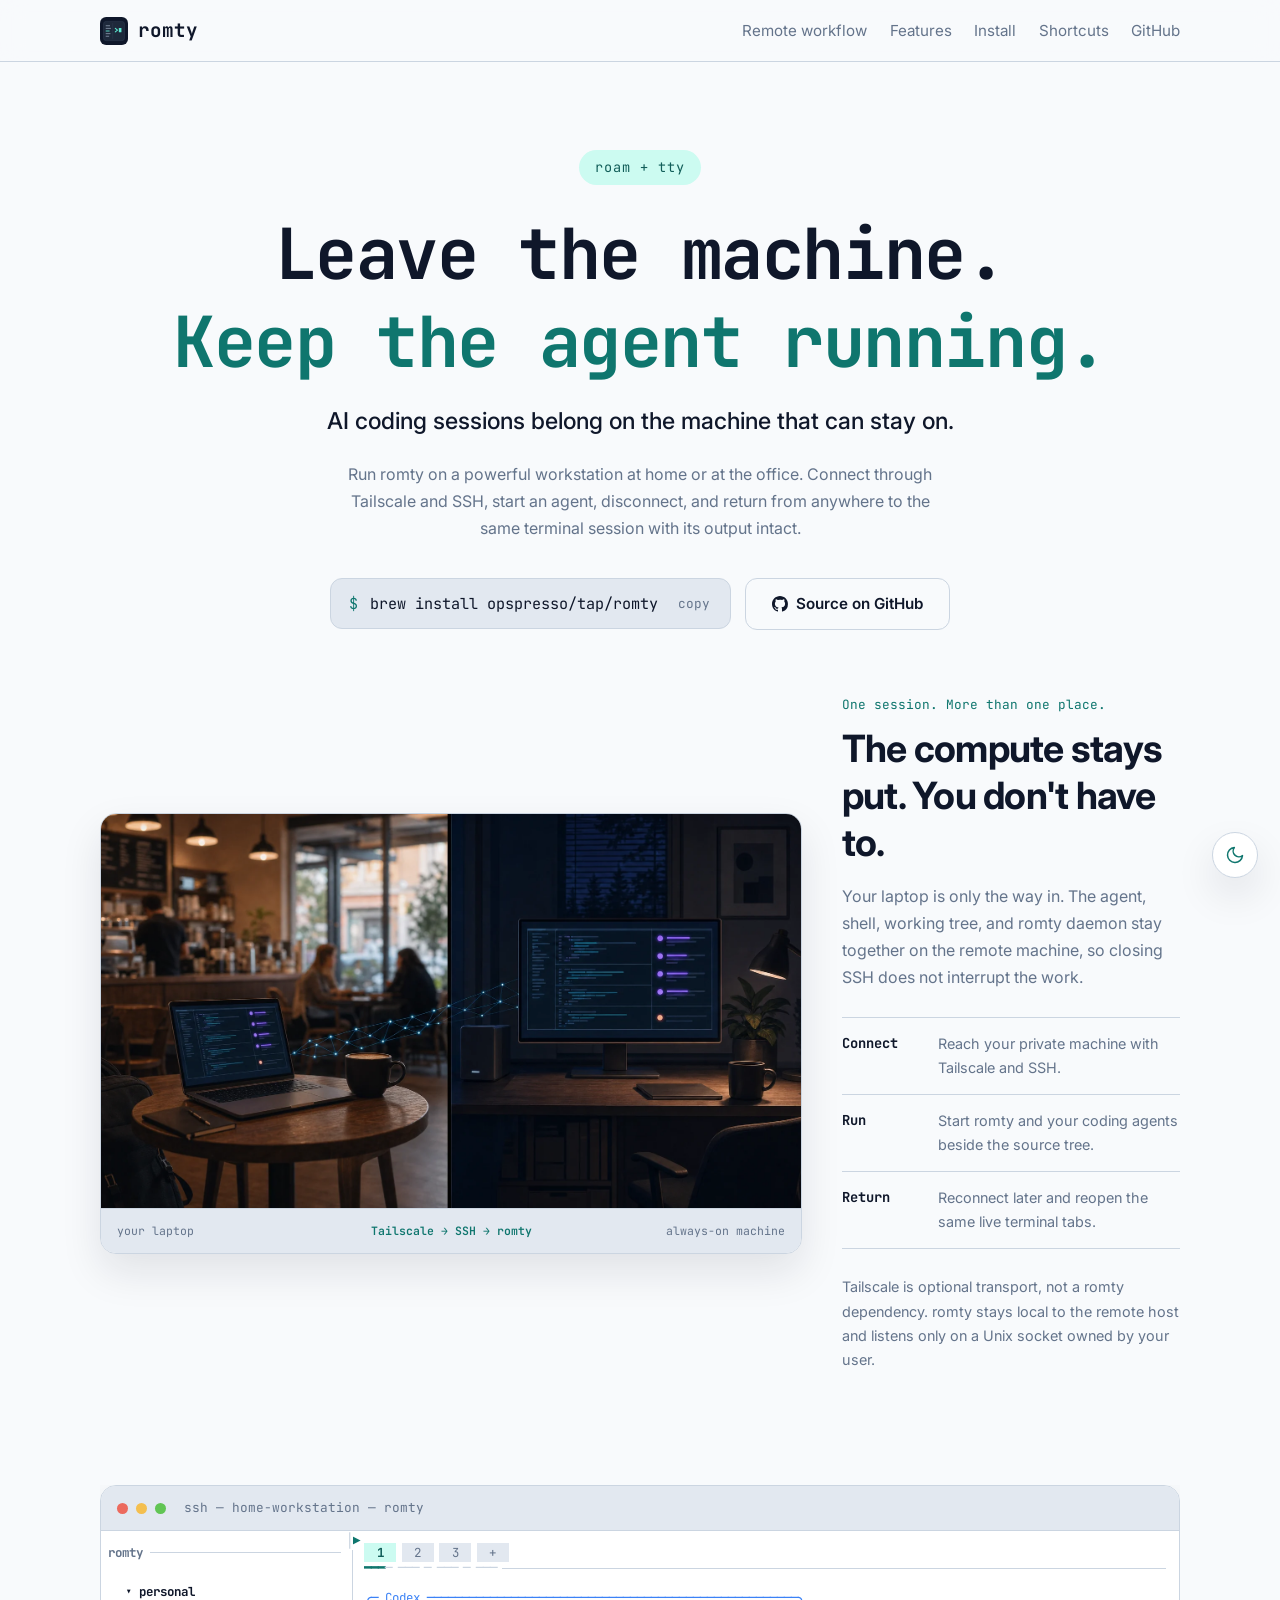
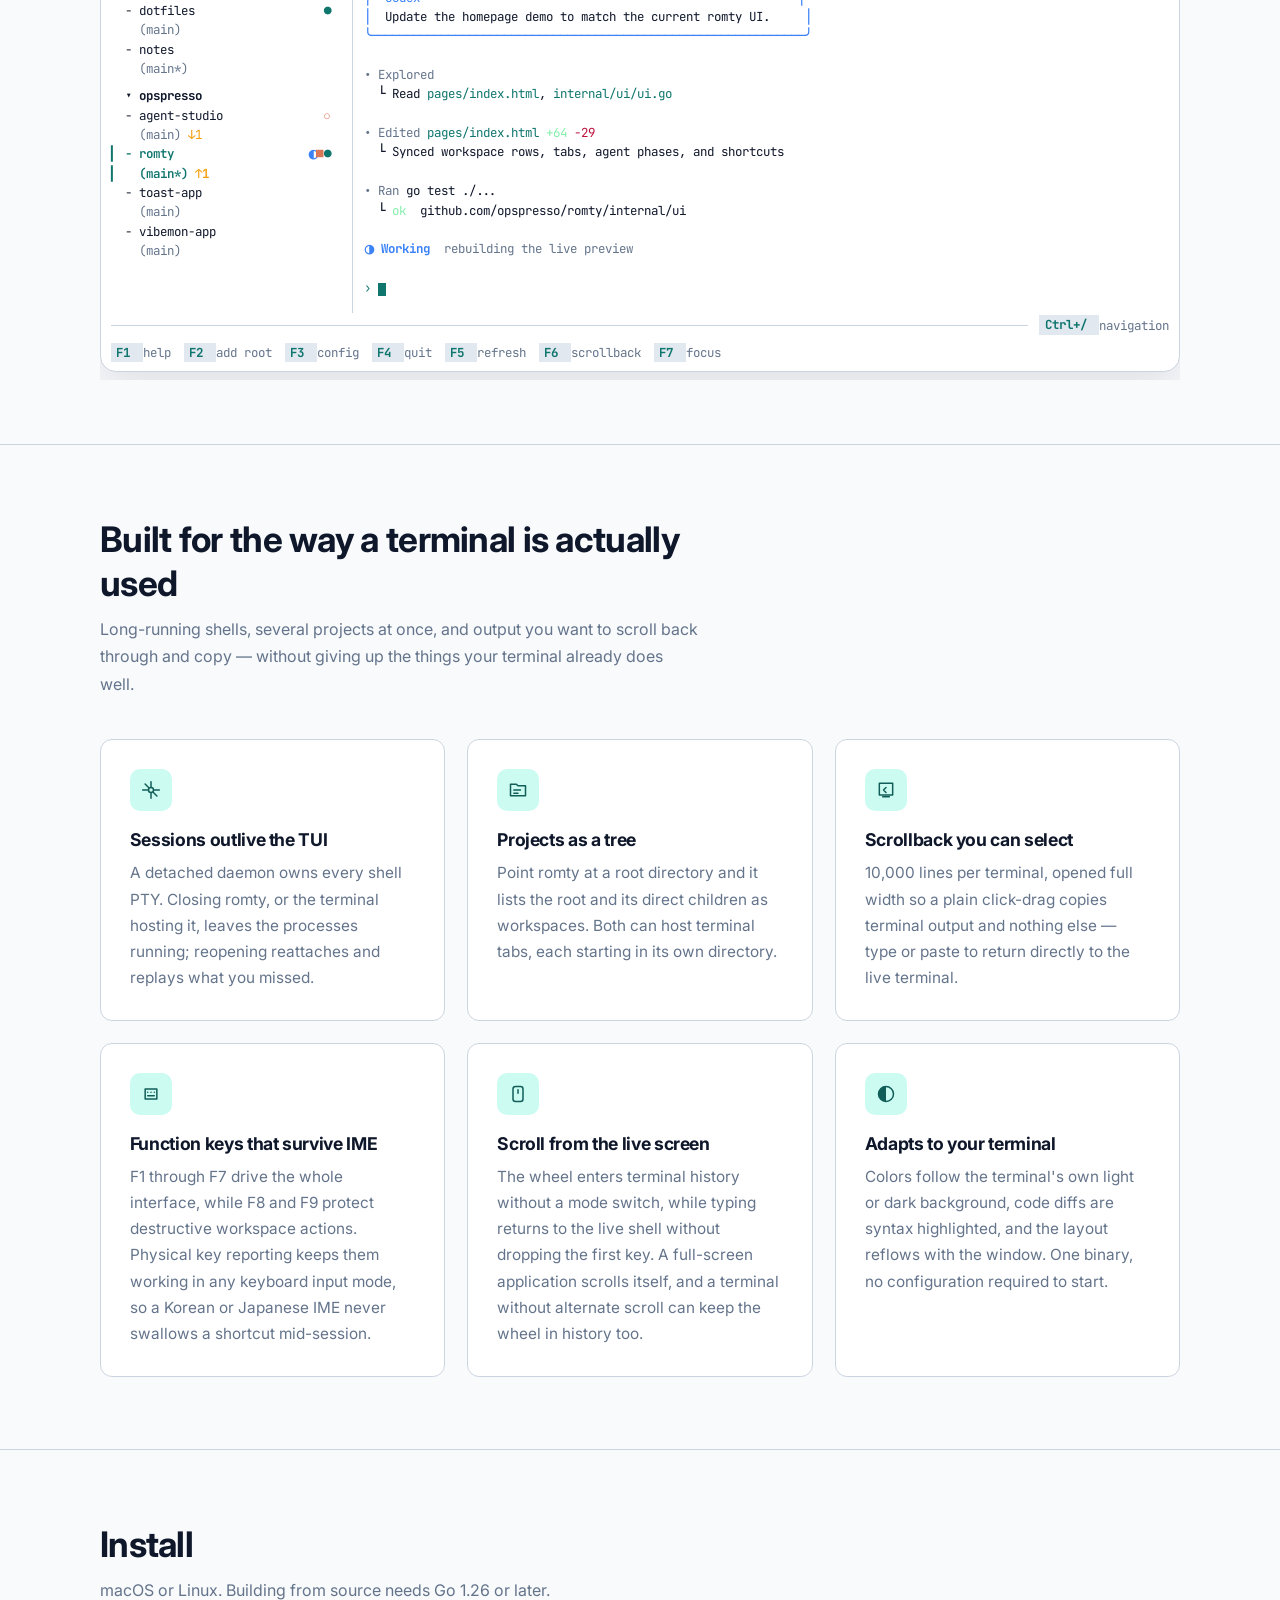
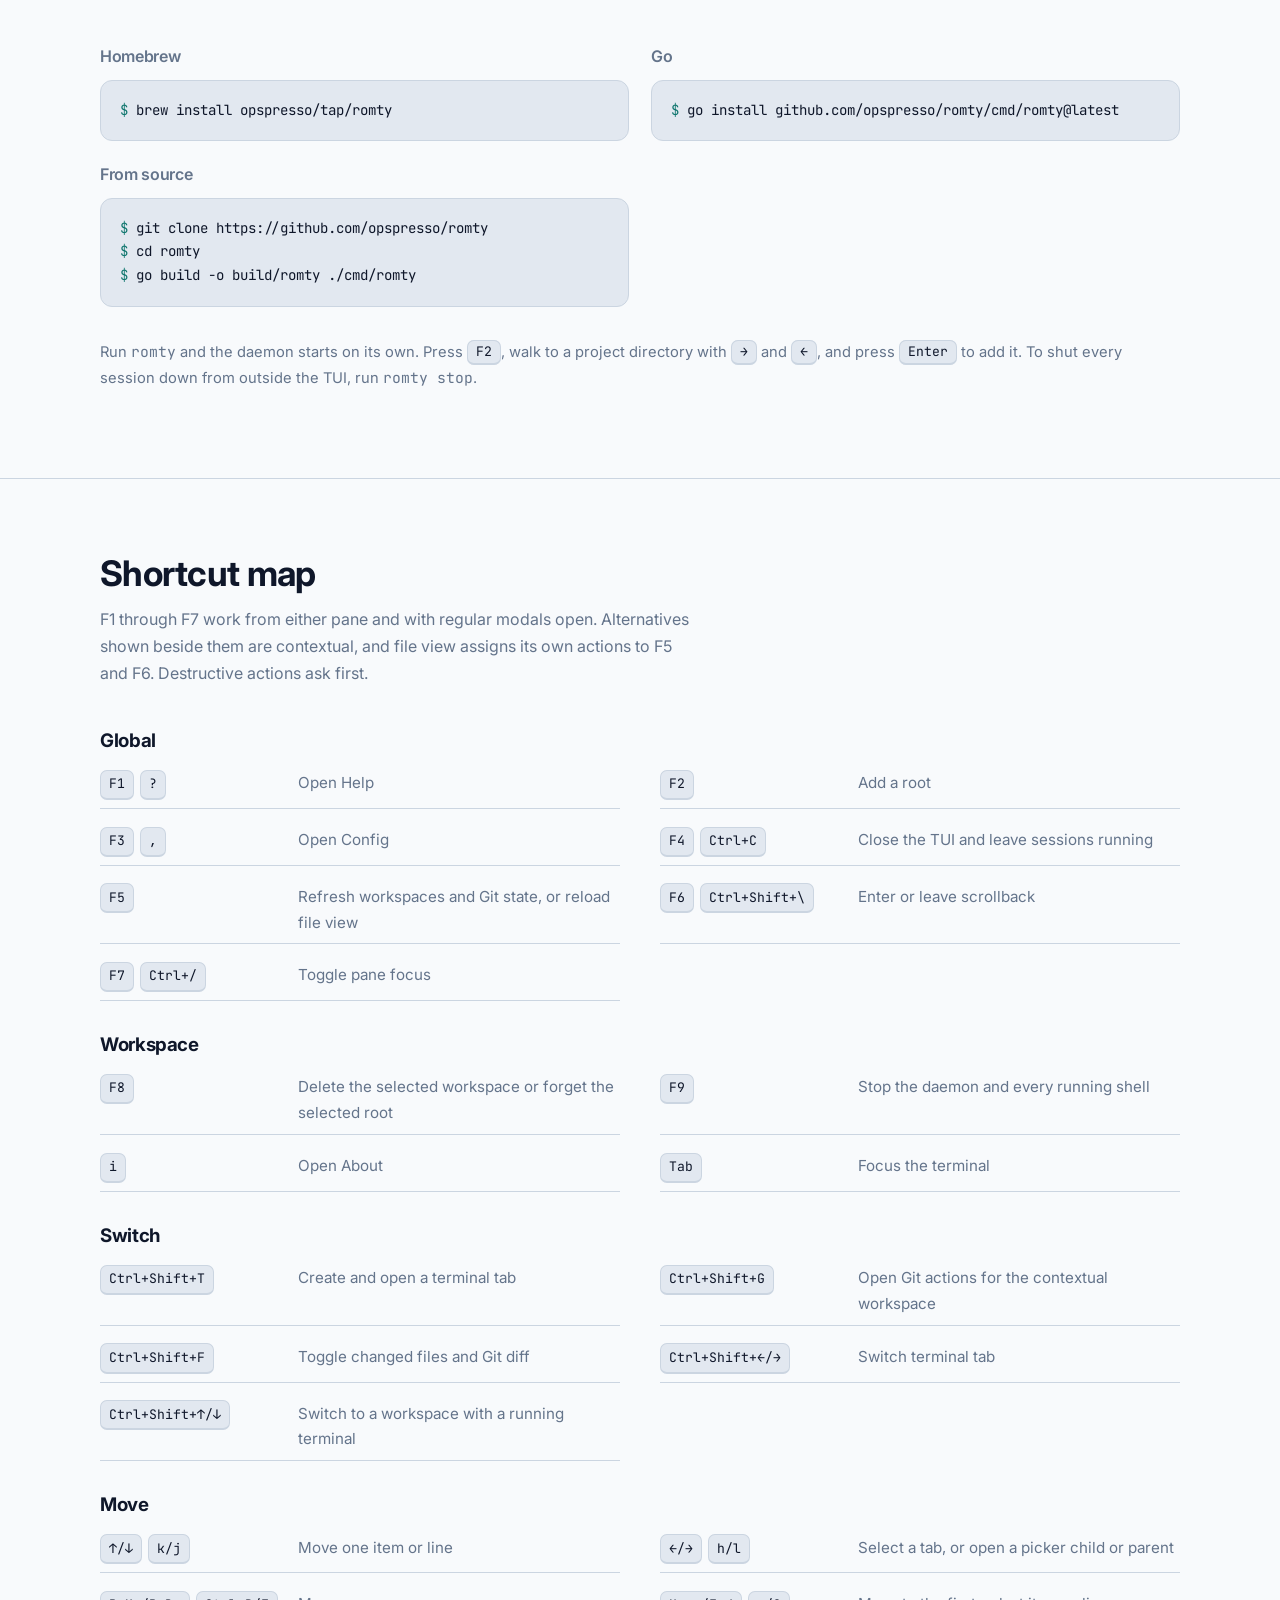
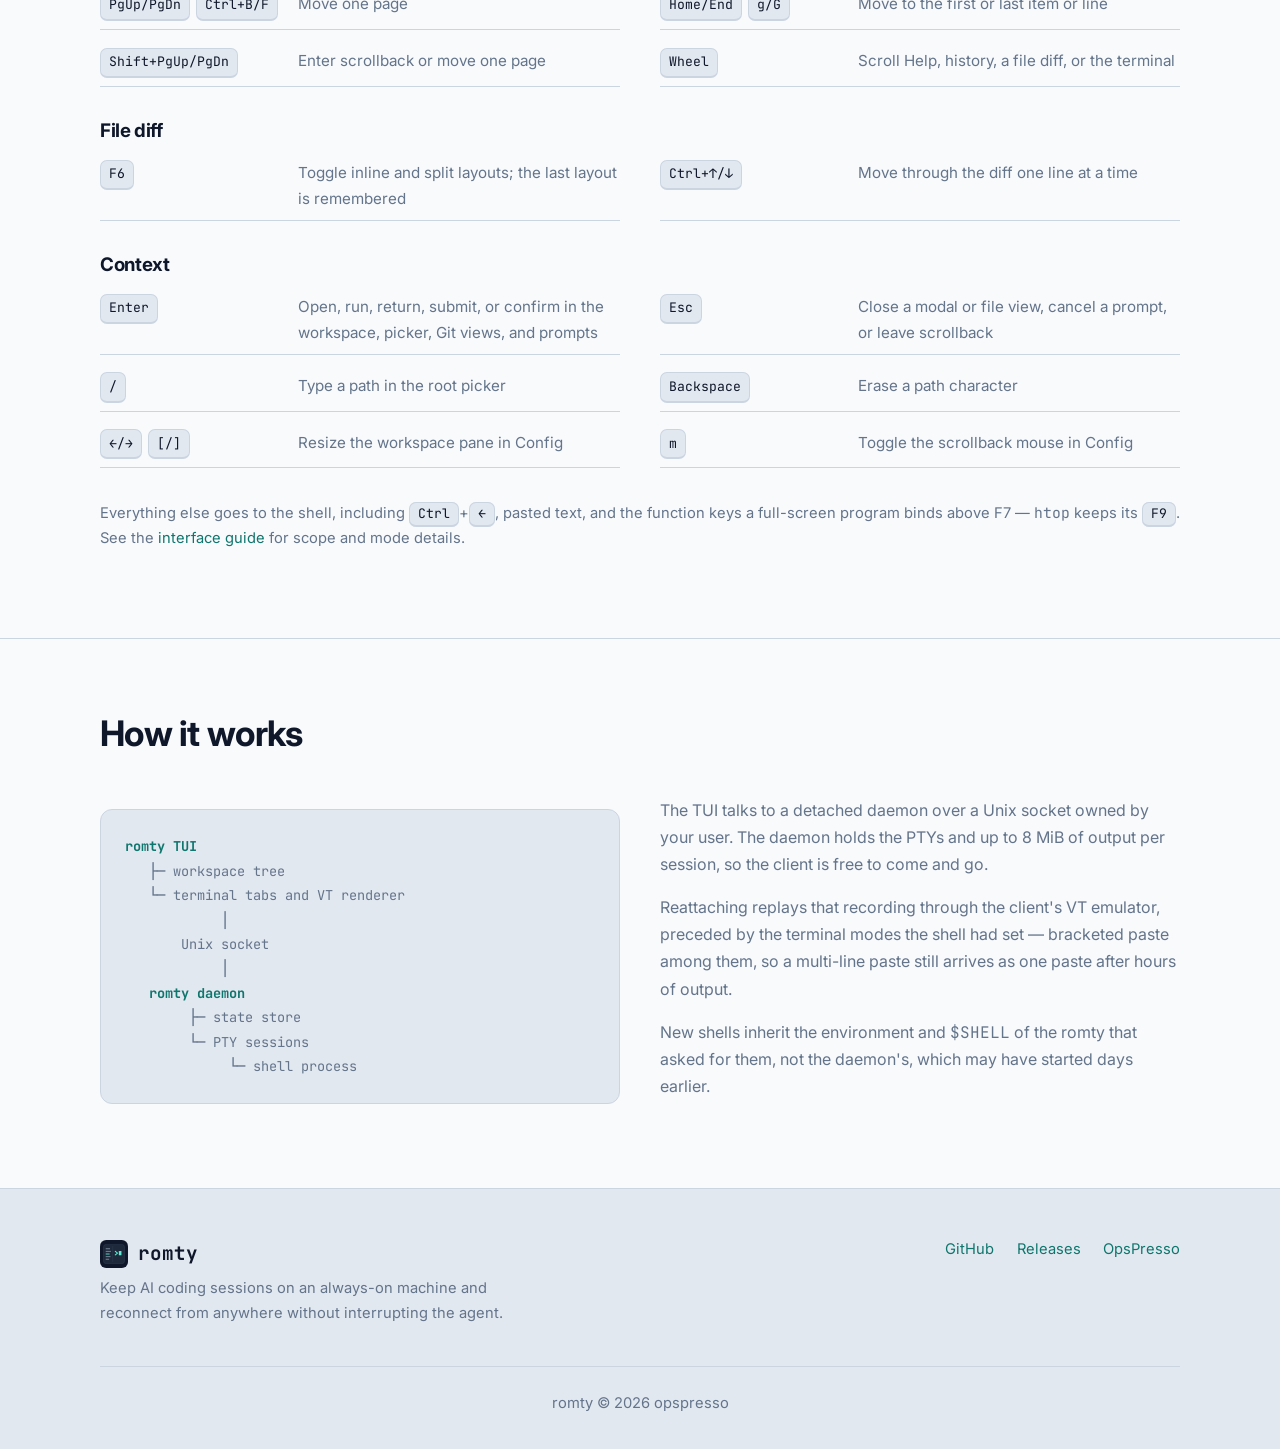
==== pages/index.html @ 9ced8333 "build: require Go 1.26.9 for standard library security fixes govulncheck reports reachable net/http " ====
<!DOCTYPE html>
<html lang="en" data-theme="dark">

<head>
  <meta charset="utf-8">
  <meta name="viewport" content="width=device-width, initial-scale=1.0">
  <title>romty — keep AI coding sessions running</title>
  <meta name="description"
    content="Run AI coding agents on an always-on machine and reconnect over Tailscale and SSH. romty keeps terminal workspaces alive while its TUI is closed or disconnected.">
  <link rel="canonical" href="https://romty.dev/">
  <link rel="icon" href="favicon.svg" type="image/svg+xml">
  <link rel="apple-touch-icon" href="images/apple-touch-icon.png">

  <meta property="og:type" content="website">
  <meta property="og:url" content="https://romty.dev/">
  <meta property="og:title" content="romty — keep AI coding sessions running">
  <meta property="og:description"
    content="Leave the machine, not the session. Run agents on an always-on host and reconnect over Tailscale and SSH.">
  <!-- Raster, not the SVG: no link-preview crawler renders SVG, and iOS ignores
       it for the touch icon. -->
  <meta property="og:image" content="https://romty.dev/images/og.png">
  <meta property="og:image:width" content="1200">
  <meta property="og:image:height" content="630">
  <meta property="og:image:alt"
    content="The same romty AI coding session running on a home workstation and viewed from a cafe laptop over a private connection">
  <meta name="twitter:card" content="summary_large_image">
  <meta name="twitter:image:alt"
    content="The same romty AI coding session running on a home workstation and viewed from a cafe laptop over a private connection">

  <link rel="preconnect" href="https://fonts.googleapis.com">
  <link rel="preconnect" href="https://fonts.gstatic.com" crossorigin>
  <link
    href="https://fonts.googleapis.com/css2?family=Inter:wght@400;500;600;700&family=JetBrains+Mono:wght@400;600;700&display=swap"
    rel="stylesheet">
  <link rel="stylesheet" href="css/style.css">
  <script src="js/theme.js"></script>

  <!-- Google tag (gtag.js) -->
  <script async src="https://www.googletagmanager.com/gtag/js?id=G-FF16FZ8KNB"></script>
  <script>
    window.dataLayer = window.dataLayer || [];
    function gtag() { dataLayer.push(arguments); }
    gtag('js', new Date());

    gtag('config', 'G-FF16FZ8KNB');
  </script>
</head>

<body>
  <nav class="nav">
    <div class="container">
      <a class="brand" href="./">
        <img src="images/romty.svg" alt="">romty
      </a>
      <div class="nav-links">
        <a href="#remote">Remote workflow</a>
        <a href="#features">Features</a>
        <a href="#install">Install</a>
        <a href="#shortcuts" data-optional>Shortcuts</a>
        <a href="https://github.com/opspresso/romty" target="_blank" rel="noopener">GitHub</a>
      </div>
    </div>
  </nav>

  <header class="hero">
    <div class="container">
      <span class="eyebrow">roam + tty</span>
      <h1>Leave the machine.<br><span>Keep the agent running.</span></h1>
      <p class="lead">AI coding sessions belong on the machine that can stay on.</p>
      <p class="sub">
        Run romty on a powerful workstation at home or at the office. Connect through
        Tailscale and SSH, start an agent, disconnect, and return from anywhere to the same
        terminal session with its output intact.
      </p>
      <div class="cta">
        <span class="copy-line">
          <span class="prompt">$</span>
          <code>brew install opspresso/tap/romty</code>
          <button class="copy-btn" type="button" data-copy="brew install opspresso/tap/romty">copy</button>
        </span>
        <a class="btn btn-ghost" href="https://github.com/opspresso/romty" target="_blank" rel="noopener">
          <svg viewBox="0 0 16 16" aria-hidden="true">
            <path
              d="M8 0C3.58 0 0 3.58 0 8c0 3.54 2.29 6.53 5.47 7.59.4.07.55-.17.55-.38 0-.19-.01-.82-.01-1.49-2.01.37-2.53-.49-2.69-.94-.09-.23-.48-.94-.82-1.13-.28-.15-.68-.52-.01-.53.63-.01 1.08.58 1.23.82.72 1.21 1.87.87 2.33.66.07-.52.28-.87.51-1.07-1.78-.2-3.64-.89-3.64-3.95 0-.87.31-1.59.82-2.15-.08-.2-.36-1.02.08-2.12 0 0 .67-.21 2.2.82a7.4 7.4 0 0 1 2-.27c.68 0 1.36.09 2 .27 1.53-1.04 2.2-.82 2.2-.82.44 1.1.16 1.92.08 2.12.51.56.82 1.27.82 2.15 0 3.07-1.87 3.75-3.65 3.95.29.25.54.73.54 1.48 0 1.07-.01 1.93-.01 2.2 0 .21.15.46.55.38A8.01 8.01 0 0 0 16 8c0-4.42-3.58-8-8-8z" />
          </svg>
          Source on GitHub
        </a>
      </div>
    </div>
  </header>

  <section class="remote-story" id="remote">
    <div class="container">
      <figure class="remote-visual">
        <img src="images/romty-remote-agent.webp"
          alt="A travel laptop reconnecting through a private mesh to an always-on workstation where AI coding agents continue running"
          width="1672" height="941">
        <figcaption>
          <span>your laptop</span>
          <b>Tailscale &rarr; SSH &rarr; romty</b>
          <span>always-on machine</span>
        </figcaption>
      </figure>
      <div class="remote-copy">
        <p class="remote-kicker">One session. More than one place.</p>
        <h2>The compute stays put. You don't have to.</h2>
        <p>
          Your laptop is only the way in. The agent, shell, working tree, and romty daemon
          stay together on the remote machine, so closing SSH does not interrupt the work.
        </p>
        <ol class="remote-steps">
          <li><b>Connect</b><span>Reach your private machine with Tailscale and SSH.</span></li>
          <li><b>Run</b><span>Start romty and your coding agents beside the source tree.</span></li>
          <li><b>Return</b><span>Reconnect later and reopen the same live terminal tabs.</span></li>
        </ol>
        <p class="remote-note">
          Tailscale is optional transport, not a romty dependency. romty stays local to the
          remote host and listens only on a Unix socket owned by your user.
        </p>
      </div>
    </div>
  </section>

  <section class="demo">
    <div class="container">
      <div class="window-scroll" role="region" aria-label="Current romty interface preview" tabindex="0">
      <div class="window">
        <div class="window-bar">
          <span class="dot red"></span><span class="dot amber"></span><span class="dot green"></span>
          <span class="window-title">ssh — home-workstation — romty</span>
        </div>
        <div class="screen">
          <div class="tree">
            <div class="tree-title"><b> romty </b><span></span></div>
            <div class="tree-spacer"></div>
            <div class="tree-root">  ▾ personal</div>
            <div class="tree-workspace">
              <div class="tree-row"><span>  - dotfiles</span><span class="markers"><i class="shell">●</i></span></div>
              <div class="git-row">    (main)</div>
            </div>
            <div class="tree-workspace">
              <div class="tree-row"><span>  - notes</span></div>
              <div class="git-row">    (main*)</div>
            </div>
            <div class="tree-root separated">  ▾ opspresso</div>
            <div class="tree-workspace">
              <div class="tree-row"><span>  - agent-studio</span><span class="markers"><i class="claude">○</i></span></div>
              <div class="git-row">    (main) <em>↓1</em></div>
            </div>
            <div class="tree-workspace current">
              <div class="tree-row"><span>▎ - romty</span><span class="markers"><i class="codex working" aria-label="Codex working"></i><i class="claude">■</i><i class="shell">●</i></span></div>
              <div class="git-row">▎   (main*) <em>↑1</em></div>
            </div>
            <div class="tree-workspace">
              <div class="tree-row"><span>  - toast-app</span></div>
              <div class="git-row">    (main)</div>
            </div>
            <div class="tree-workspace">
              <div class="tree-row"><span>  - vibemon-app</span></div>
              <div class="git-row">    (main)</div>
            </div>
          </div>
          <div class="pane-divider"><span>│<b>▶</b></span><span>│</span></div>
          <div class="pane">
            <div class="tabs">
              <div class="tabs-line"><span class="active"> 1 </span><span> 2 </span><span> 3 </span><span> + </span></div>
              <div class="tab-rail"><b>━━━</b><span>─</span><i>───</i><span>─</span><i>───</i><span>─</span><i>───</i><span class="fill"></span></div>
            </div>
            <pre class="agent-session"><span class="codex">╭─ Codex ─────────────────────────────────────────────────────╮</span>
<span class="codex">│</span>  Update the homepage demo to match the current romty UI.     <span class="codex">│</span>
<span class="codex">╰──────────────────────────────────────────────────────────────╯</span>

<span class="muted">• Explored</span>
  └ Read <span class="path">pages/index.html</span>, <span class="path">internal/ui/ui.go</span>

<span class="muted">• Edited</span> <span class="path">pages/index.html</span> <span class="added">+64</span> <span class="removed">-29</span>
  └ Synced workspace rows, tabs, agent phases, and shortcuts

<span class="muted">• Ran</span> go test ./...
  └ <span class="added">ok</span>  github.com/opspresso/romty/internal/ui

<span class="codex working-line"><i class="working">◑</i> Working</span>  <span class="muted">rebuilding the live preview</span>

<span class="path">›</span> <span class="caret"></span></pre>
          </div>
          <div class="shortcut-rail"><span></span><div><kbd> Ctrl+/ </kbd> navigation</div></div>
          <div class="statusbar">
            <span><kbd> F1 </kbd> help</span>
            <span><kbd> F2 </kbd> add root</span>
            <span><kbd> F3 </kbd> config</span>
            <span><kbd> F4 </kbd> quit</span>
            <span><kbd> F5 </kbd> refresh</span>
            <span><kbd> F6 </kbd> scrollback</span>
            <span><kbd> F7 </kbd> focus</span>
          </div>
        </div>
      </div>
      </div>
    </div>
  </section>

  <section class="band" id="features">
    <div class="container">
      <div class="section-head">
        <h2>Built for the way a terminal is actually used</h2>
        <p>
          Long-running shells, several projects at once, and output you want to scroll back
          through and copy — without giving up the things your terminal already does well.
        </p>
      </div>

      <div class="grid">
        <div class="card">
          <span class="icon">
            <svg viewBox="0 0 24 24" aria-hidden="true">
              <path d="M12 2v6M12 22v-6M4.9 4.9l4.2 4.2M19.1 19.1l-4.2-4.2M2 12h6M22 12h-6" />
              <circle cx="12" cy="12" r="3" />
            </svg>
          </span>
          <h3>Sessions outlive the TUI</h3>
          <p>
            A detached daemon owns every shell PTY. Closing romty, or the terminal hosting it,
            leaves the processes running; reopening reattaches and replays what you missed.
          </p>
        </div>

        <div class="card">
          <span class="icon">
            <svg viewBox="0 0 24 24" aria-hidden="true">
              <path d="M3 5h7l2 2h9v12H3z" />
              <path d="M7 12h8M7 16h5" />
            </svg>
          </span>
          <h3>Projects as a tree</h3>
          <p>
            Point romty at a root directory and it lists the root and its direct children as
            workspaces. Both can host terminal tabs, each starting in its own directory.
          </p>
        </div>

        <div class="card">
          <span class="icon">
            <svg viewBox="0 0 24 24" aria-hidden="true">
              <path d="M4 4h16v14H4z" />
              <path d="M8 20h8M12 9l-3 3 3 3" />
            </svg>
          </span>
          <h3>Scrollback you can select</h3>
          <p>
            10,000 lines per terminal, opened full width so a plain click-drag copies terminal
            output and nothing else — type or paste to return directly to the live terminal.
          </p>
        </div>

        <div class="card">
          <span class="icon">
            <svg viewBox="0 0 24 24" aria-hidden="true">
              <path d="M5 6h14v12H5z" />
              <path d="M8 10h.01M12 10h.01M16 10h.01M8 14h8" />
            </svg>
          </span>
          <h3>Function keys that survive IME</h3>
          <p>
            F1 through F7 drive the whole interface, while F8 and F9 protect destructive
            workspace actions. Physical key reporting keeps them working in any keyboard input
            mode, so a Korean or Japanese IME never swallows a shortcut mid-session.
          </p>
        </div>

        <div class="card">
          <span class="icon">
            <svg viewBox="0 0 24 24" aria-hidden="true">
              <path d="M9 3h6a3 3 0 0 1 3 3v12a3 3 0 0 1-3 3H9a3 3 0 0 1-3-3V6a3 3 0 0 1 3-3z" />
              <path d="M12 7v4" />
            </svg>
          </span>
          <h3>Scroll from the live screen</h3>
          <p>
            The wheel enters terminal history without a mode switch, while typing returns to
            the live shell without dropping the first key. A full-screen application scrolls
            itself, and a terminal without alternate scroll can keep the wheel in history too.
          </p>
        </div>

        <div class="card">
          <span class="icon">
            <svg viewBox="0 0 24 24" aria-hidden="true">
              <circle cx="12" cy="12" r="9" />
              <path d="M12 3a9 9 0 0 0 0 18z" fill="currentColor" stroke="none" />
            </svg>
          </span>
          <h3>Adapts to your terminal</h3>
          <p>
            Colors follow the terminal's own light or dark background, code diffs are syntax
            highlighted, and the layout reflows with the window. One binary, no configuration
            required to start.
          </p>
        </div>
      </div>
    </div>
  </section>

  <section class="band" id="install">
    <div class="container">
      <div class="section-head">
        <h2>Install</h2>
        <p>macOS or Linux. Building from source needs Go 1.26 or later.</p>
      </div>

      <div class="install-grid">
        <div>
          <h3>Homebrew</h3>
          <pre class="block"><span class="prompt">$</span> brew install opspresso/tap/romty</pre>
        </div>
        <div>
          <h3>Go</h3>
          <pre class="block"><span class="prompt">$</span> go install github.com/opspresso/romty/cmd/romty@latest</pre>
        </div>
        <div>
          <h3>From source</h3>
          <pre class="block"><span class="prompt">$</span> git clone https://github.com/opspresso/romty
<span class="prompt">$</span> cd romty
<span class="prompt">$</span> go build -o build/romty ./cmd/romty</pre>
        </div>
      </div>

      <p class="note">
        Run <code>romty</code> and the daemon starts on its own. Press <kbd>F2</kbd>, walk to a
        project directory with <kbd>→</kbd> and <kbd>←</kbd>, and press <kbd>Enter</kbd> to add it.
        To shut every session down from outside the TUI, run <code>romty stop</code>.
      </p>
    </div>
  </section>

  <section class="band" id="shortcuts">
    <div class="container">
      <div class="section-head">
        <h2>Shortcut map</h2>
        <p>
          F1 through F7 work from either pane and with regular modals open. Alternatives shown
          beside them are contextual, and file view assigns its own actions to F5 and F6.
          Destructive actions ask first.
        </p>
      </div>

      <div class="shortcut-groups">
        <section class="shortcut-group">
          <h3>Global</h3>
          <div class="keys">
            <div class="key-row"><span class="caps"><kbd>F1</kbd><kbd>?</kbd></span><span>Open Help</span></div>
            <div class="key-row"><span class="caps"><kbd>F2</kbd></span><span>Add a root</span></div>
            <div class="key-row"><span class="caps"><kbd>F3</kbd><kbd>,</kbd></span><span>Open Config</span></div>
            <div class="key-row"><span class="caps"><kbd>F4</kbd><kbd>Ctrl+C</kbd></span><span>Close the TUI and leave sessions running</span></div>
            <div class="key-row"><span class="caps"><kbd>F5</kbd></span><span>Refresh workspaces and Git state, or reload file view</span></div>
            <div class="key-row"><span class="caps"><kbd>F6</kbd><kbd>Ctrl+Shift+\</kbd></span><span>Enter or leave scrollback</span></div>
            <div class="key-row"><span class="caps"><kbd>F7</kbd><kbd>Ctrl+/</kbd></span><span>Toggle pane focus</span></div>
          </div>
        </section>

        <section class="shortcut-group">
          <h3>Workspace</h3>
          <div class="keys">
            <div class="key-row"><span class="caps"><kbd>F8</kbd></span><span>Delete the selected workspace or forget the selected root</span></div>
            <div class="key-row"><span class="caps"><kbd>F9</kbd></span><span>Stop the daemon and every running shell</span></div>
            <div class="key-row"><span class="caps"><kbd>i</kbd></span><span>Open About</span></div>
            <div class="key-row"><span class="caps"><kbd>Tab</kbd></span><span>Focus the terminal</span></div>
          </div>
        </section>

        <section class="shortcut-group">
          <h3>Switch</h3>
          <div class="keys">
            <div class="key-row"><span class="caps"><kbd>Ctrl+Shift+T</kbd></span><span>Create and open a terminal tab</span></div>
            <div class="key-row"><span class="caps"><kbd>Ctrl+Shift+G</kbd></span><span>Open Git actions for the contextual workspace</span></div>
            <div class="key-row"><span class="caps"><kbd>Ctrl+Shift+F</kbd></span><span>Toggle changed files and Git diff</span></div>
            <div class="key-row"><span class="caps"><kbd>Ctrl+Shift+←/→</kbd></span><span>Switch terminal tab</span></div>
            <div class="key-row"><span class="caps"><kbd>Ctrl+Shift+↑/↓</kbd></span><span>Switch to a workspace with a running terminal</span></div>
          </div>
        </section>

        <section class="shortcut-group">
          <h3>Move</h3>
          <div class="keys">
            <div class="key-row"><span class="caps"><kbd>↑/↓</kbd><kbd>k/j</kbd></span><span>Move one item or line</span></div>
            <div class="key-row"><span class="caps"><kbd>←/→</kbd><kbd>h/l</kbd></span><span>Select a tab, or open a picker child or parent</span></div>
            <div class="key-row"><span class="caps"><kbd>PgUp/PgDn</kbd><kbd>Ctrl+B/F</kbd></span><span>Move one page</span></div>
            <div class="key-row"><span class="caps"><kbd>Home/End</kbd><kbd>g/G</kbd></span><span>Move to the first or last item or line</span></div>
            <div class="key-row"><span class="caps"><kbd>Shift+PgUp/PgDn</kbd></span><span>Enter scrollback or move one page</span></div>
            <div class="key-row"><span class="caps"><kbd>Wheel</kbd></span><span>Scroll Help, history, a file diff, or the terminal</span></div>
          </div>
        </section>

        <section class="shortcut-group">
          <h3>File diff</h3>
          <div class="keys">
            <div class="key-row"><span class="caps"><kbd>F6</kbd></span><span>Toggle inline and split layouts; the last layout is remembered</span></div>
            <div class="key-row"><span class="caps"><kbd>Ctrl+↑/↓</kbd></span><span>Move through the diff one line at a time</span></div>
          </div>
        </section>

        <section class="shortcut-group">
          <h3>Context</h3>
          <div class="keys">
            <div class="key-row"><span class="caps"><kbd>Enter</kbd></span><span>Open, run, return, submit, or confirm in the workspace, picker, Git views, and prompts</span></div>
            <div class="key-row"><span class="caps"><kbd>Esc</kbd></span><span>Close a modal or file view, cancel a prompt, or leave scrollback</span></div>
            <div class="key-row"><span class="caps"><kbd>/</kbd></span><span>Type a path in the root picker</span></div>
            <div class="key-row"><span class="caps"><kbd>Backspace</kbd></span><span>Erase a path character</span></div>
            <div class="key-row"><span class="caps"><kbd>←/→</kbd><kbd>[/]</kbd></span><span>Resize the workspace pane in Config</span></div>
            <div class="key-row"><span class="caps"><kbd>m</kbd></span><span>Toggle the scrollback mouse in Config</span></div>
          </div>
        </section>
      </div>

      <p class="note">
        Everything else goes to the shell, including <kbd>Ctrl</kbd>+<kbd>←</kbd>, pasted text,
        and the function keys a full-screen program binds above F7 — <code>htop</code> keeps its
        <kbd>F9</kbd>. See the <a href="https://github.com/opspresso/romty/blob/main/docs/interface.md">interface
          guide</a> for scope and mode details.
      </p>
    </div>
  </section>

  <section class="band" id="how">
    <div class="container">
      <div class="section-head">
        <h2>How it works</h2>
      </div>
      <div class="arch">
        <pre>
<b>romty TUI</b>
   ├─ workspace tree
   └─ terminal tabs and VT renderer
            │
       Unix socket
            │
   <b>romty daemon</b>
        ├─ state store
        └─ PTY sessions
             └─ shell process</pre>
        <div>
          <p>
            The TUI talks to a detached daemon over a Unix socket owned by your user. The
            daemon holds the PTYs and up to 8&nbsp;MiB of output per session, so the client is
            free to come and go.
          </p>
          <p>
            Reattaching replays that recording through the client's VT emulator, preceded by
            the terminal modes the shell had set — bracketed paste among them, so a multi-line
            paste still arrives as one paste after hours of output.
          </p>
          <p>
            New shells inherit the environment and <code>$SHELL</code> of the romty that asked
            for them, not the daemon's, which may have started days earlier.
          </p>
        </div>
      </div>
    </div>
  </section>

  <footer class="footer">
    <div class="container">
      <div class="row">
        <div>
          <a class="brand" href="./"><img src="images/romty.svg" alt="">romty</a>
          <p>
            Keep AI coding sessions on an always-on machine and reconnect from anywhere without
            interrupting the agent.
          </p>
        </div>
        <div class="footer-links">
          <a href="https://github.com/opspresso/romty" target="_blank" rel="noopener">GitHub</a>
          <a href="https://github.com/opspresso/romty/releases" target="_blank" rel="noopener">Releases</a>
          <a href="https://opspresso.com" target="_blank" rel="noopener">OpsPresso</a>
        </div>
      </div>
      <div class="footer-bottom">romty &copy; 2026 opspresso</div>
    </div>
  </footer>

  <button class="theme-toggle" type="button" onclick="toggleTheme()" aria-label="Switch theme"></button>
</body>

</html>
---- pages/css/style.css ----
/* romty.dev
 *
 * The palette is romty's own, lifted from internal/ui/styles.go so the site
 * and the program share a face. Dark is the default because that is where a
 * terminal lives; the toggle and the system preference both still apply.
 */

:root {
  --text: #e2e8f0;
  --muted: #8492a6;
  --border: #334155;
  --surface: #1e293b;
  --canvas: #0f172a;
  --raised: #172033;
  --accent: #5eead4;
  --accent-surface: #134e4a;
  --accent-text: #f0fdfa;
  --danger: #fb7185;
  --agent-claude: #d97757;
  --agent-codex: #3b82f6;

  --radius: 12px;
  --radius-lg: 16px;
  --shadow: 0 18px 40px rgba(2, 6, 23, 0.45);
  --speed: 0.25s;

  --mono: "JetBrains Mono", ui-monospace, SFMono-Regular, "SF Mono", Menlo, monospace;
  --sans: "Inter", -apple-system, BlinkMacSystemFont, "Segoe UI", sans-serif;
}

:root[data-theme="light"] {
  --text: #0f172a;
  --muted: #64748b;
  --border: #cbd5e1;
  --surface: #e2e8f0;
  --canvas: #f8fafc;
  --raised: #ffffff;
  --accent: #0f766e;
  --accent-surface: #ccfbf1;
  --accent-text: #115e59;
  --danger: #be123c;

  --shadow: 0 18px 40px rgba(15, 23, 42, 0.1);
}

*,
*::before,
*::after {
  box-sizing: border-box;
}

body {
  margin: 0;
  font-family: var(--sans);
  background: var(--canvas);
  color: var(--text);
  line-height: 1.7;
  -webkit-font-smoothing: antialiased;
  -moz-osx-font-smoothing: grayscale;
  transition: background-color var(--speed) ease, color var(--speed) ease;
}

.container {
  width: min(1080px, 100% - 3rem);
  margin: 0 auto;
}

a {
  color: var(--accent);
  text-decoration: none;
  transition: color var(--speed) ease;
}

a:hover {
  text-decoration: underline;
}

h1,
h2,
h3 {
  line-height: 1.25;
  letter-spacing: -0.02em;
  margin: 0;
}

code,
kbd,
pre {
  font-family: var(--mono);
}

/* ---------------------------------------------------------------- nav */

.nav {
  position: sticky;
  top: 0;
  z-index: 20;
  backdrop-filter: blur(12px);
  background: color-mix(in srgb, var(--canvas) 85%, transparent);
  border-bottom: 1px solid var(--border);
}

.nav .container {
  display: flex;
  align-items: center;
  gap: 1.5rem;
  padding: 0.9rem 0;
}

.brand {
  display: flex;
  align-items: center;
  gap: 0.6rem;
  font-family: var(--mono);
  font-size: 1.2rem;
  font-weight: 700;
  color: var(--text);
}

.brand:hover {
  text-decoration: none;
}

.brand img {
  width: 28px;
  height: 28px;
}

.nav-links {
  margin-left: auto;
  display: flex;
  align-items: center;
  gap: 1.4rem;
  font-size: 0.95rem;
}

.nav-links a {
  color: var(--muted);
}

.nav-links a:hover {
  color: var(--accent);
  text-decoration: none;
}

/* --------------------------------------------------------------- hero */

.hero {
  padding: 5.5rem 0 3rem;
  text-align: center;
}

.eyebrow {
  display: inline-block;
  font-family: var(--mono);
  font-size: 0.85rem;
  letter-spacing: 0.08em;
  color: var(--accent-text);
  background: var(--accent-surface);
  border-radius: 999px;
  padding: 0.35rem 1rem;
  margin-bottom: 1.6rem;
}

.hero h1 {
  font-family: var(--mono);
  font-size: clamp(2.7rem, 7vw, 4.4rem);
  font-weight: 700;
  margin-bottom: 1rem;
}

.hero h1 span {
  color: var(--accent);
}

.hero .lead {
  font-size: clamp(1.15rem, 3vw, 1.45rem);
  max-width: 44ch;
  margin: 0 auto 1.2rem;
  font-weight: 500;
  text-wrap: balance;
}

.hero .sub {
  color: var(--muted);
  max-width: 62ch;
  margin: 0 auto 2.2rem;
}

.cta {
  display: flex;
  flex-wrap: wrap;
  gap: 0.9rem;
  justify-content: center;
  align-items: center;
}

.btn {
  display: inline-flex;
  align-items: center;
  gap: 0.5rem;
  padding: 0.75rem 1.6rem;
  border-radius: var(--radius);
  font-weight: 600;
  font-size: 0.95rem;
  border: 1px solid transparent;
  transition: transform var(--speed) ease, background-color var(--speed) ease,
    border-color var(--speed) ease, color var(--speed) ease;
}

.btn:hover {
  transform: translateY(-2px);
  text-decoration: none;
}

.btn-ghost {
  border-color: var(--border);
  color: var(--text);
}

.btn-ghost:hover {
  border-color: var(--accent);
  color: var(--accent);
}

.btn svg {
  width: 1.05em;
  height: 1.05em;
  fill: currentColor;
}

/* ------------------------------------------------------------ install */

.copy-line {
  display: inline-flex;
  align-items: center;
  gap: 0.75rem;
  font-family: var(--mono);
  font-size: 0.95rem;
  background: var(--surface);
  border: 1px solid var(--border);
  border-radius: var(--radius);
  padding: 0.7rem 0.75rem 0.7rem 1.1rem;
  max-width: 100%;
}

.copy-line .prompt {
  color: var(--accent);
  user-select: none;
}

.copy-line code {
  overflow-x: auto;
  white-space: nowrap;
  /* A flex item will not shrink below its content without this, which is how
     a long command pushes the page into a horizontal scroll on a phone. */
  min-width: 0;
}

.copy-btn {
  border: 0;
  background: transparent;
  color: var(--muted);
  cursor: pointer;
  border-radius: 8px;
  padding: 0.3rem 0.5rem;
  font-family: var(--mono);
  font-size: 0.8rem;
  transition: color var(--speed) ease, background-color var(--speed) ease;
}

.copy-btn:hover {
  color: var(--accent);
  background: var(--accent-surface);
}

/* ------------------------------------------------------ remote workflow */

.remote-story {
  padding: 1rem 0 5rem;
}

.remote-story .container {
  display: grid;
  grid-template-columns: minmax(0, 1.35fr) minmax(300px, 0.65fr);
  gap: 2.5rem;
  align-items: center;
}

.remote-visual {
  margin: 0;
  overflow: hidden;
  background: var(--raised);
  border: 1px solid var(--border);
  border-radius: var(--radius-lg);
  box-shadow: var(--shadow);
}

.remote-visual img {
  display: block;
  width: 100%;
  height: auto;
}

.remote-visual figcaption {
  display: grid;
  grid-template-columns: 1fr auto 1fr;
  gap: 1rem;
  align-items: center;
  padding: 0.75rem 1rem;
  border-top: 1px solid var(--border);
  background: var(--surface);
  color: var(--muted);
  font-family: var(--mono);
  font-size: 0.72rem;
}

.remote-visual figcaption span:last-child {
  text-align: right;
}

.remote-visual figcaption b {
  color: var(--accent);
  font-weight: 600;
}

.remote-kicker {
  margin: 0 0 0.65rem;
  color: var(--accent);
  font-family: var(--mono);
  font-size: 0.8rem;
}

.remote-copy h2 {
  font-size: clamp(1.7rem, 3.5vw, 2.35rem);
}

.remote-copy > p:not(.remote-kicker) {
  color: var(--muted);
}

.remote-steps {
  list-style: none;
  margin: 1.6rem 0;
  padding: 0;
  border-top: 1px solid var(--border);
}

.remote-steps li {
  display: grid;
  grid-template-columns: 5rem 1fr;
  gap: 1rem;
  padding: 0.85rem 0;
  border-bottom: 1px solid var(--border);
}

.remote-steps b {
  color: var(--text);
  font-family: var(--mono);
  font-size: 0.86rem;
}

.remote-steps span,
.remote-note {
  color: var(--muted);
  font-size: 0.9rem;
}

.remote-note {
  margin-bottom: 0;
}

/* ------------------------------------------------------ terminal demo */

.demo {
  padding: 2rem 0 4rem;
}

.window-scroll {
  overflow-x: auto;
  padding-bottom: 0.5rem;
  scrollbar-color: var(--border) transparent;
}

.window-scroll:focus-visible {
  outline: 2px solid var(--accent);
  outline-offset: 4px;
  border-radius: var(--radius-lg);
}

.window {
  min-width: 920px;
  background: var(--raised);
  border: 1px solid var(--border);
  border-radius: var(--radius-lg);
  box-shadow: var(--shadow);
  overflow: hidden;
}

.window-bar {
  display: flex;
  align-items: center;
  gap: 0.5rem;
  padding: 0.7rem 1rem;
  border-bottom: 1px solid var(--border);
  background: var(--surface);
}

.dot {
  width: 11px;
  height: 11px;
  border-radius: 50%;
  background: var(--border);
}

.dot.red {
  background: #ec6a5e;
}

.dot.amber {
  background: #f4bf4f;
}

.dot.green {
  background: #61c554;
}

.window-title {
  margin-left: 0.6rem;
  font-family: var(--mono);
  font-size: 0.8rem;
  color: var(--muted);
}

.screen {
  font-family: var(--mono);
  font-size: 0.78rem;
  line-height: 1.55;
  display: grid;
  grid-template-columns: 15rem 1.45rem minmax(0, 1fr);
  min-height: 25rem;
}

.tree {
  padding: 0.75rem 0;
  overflow: hidden;
}

.tree-title {
  display: flex;
  align-items: center;
  color: var(--muted);
  font-weight: 700;
}

.tree-title b {
  padding: 0 0.45rem;
}

.tree-title span {
  height: 1px;
  flex: 1;
  background: var(--border);
}

.tree-spacer {
  height: 1.2rem;
}

.tree-root {
  font-weight: 700;
  color: var(--text);
  white-space: pre;
  padding: 0 0.65rem;
}

.tree-root.separated {
  margin-top: 0.5rem;
}

.tree-workspace {
  color: var(--text);
}

.tree-row {
  display: flex;
  justify-content: space-between;
  gap: 0.4rem;
  padding: 0 0.65rem;
  white-space: pre;
}

.tree-workspace.current,
.tree-workspace.current .git-row {
  color: var(--accent);
  font-weight: 600;
}

.git-row {
  min-height: 1.2em;
  color: var(--muted);
  padding: 0 0.65rem;
  white-space: pre;
}

.git-row em {
  color: #f59e0b;
  font-style: normal;
}

.markers {
  display: inline-flex;
  gap: 0.05rem;
  margin-left: auto;
}

.markers i {
  font-style: normal;
}

.markers .claude {
  color: var(--agent-claude);
}

.markers .codex {
  color: var(--agent-codex);
}

.markers .shell {
  color: var(--accent);
}

.markers .working {
  display: inline-block;
  flex: 0 0 1ch;
  width: 1ch;
  text-align: center;
}

.markers .working::before {
  content: "◐";
  animation: agent-phase 1s steps(1) infinite;
}

.pane-divider {
  color: var(--border);
  display: flex;
  flex-direction: column;
  overflow: hidden;
  text-align: center;
  line-height: 1.55;
}

.pane-divider span:first-child b {
  color: var(--accent);
}

.pane-divider span:last-child {
  flex: 1;
  border-left: 1px solid var(--border);
  margin-left: 0.7rem;
  color: transparent;
}

.pane {
  padding: 0.75rem 0.8rem 1rem 0;
  overflow: hidden;
}

.tabs {
  margin-bottom: 0.8rem;
  color: var(--muted);
}

.tabs-line {
  display: flex;
  gap: 0.35rem;
}

.tabs-line span {
  min-width: 2rem;
  text-align: center;
  background: var(--surface);
}

.tabs-line .active {
  color: var(--accent-text);
  background: var(--accent-surface);
  font-weight: 700;
}

.tab-rail {
  display: flex;
  color: var(--border);
  line-height: 1;
}

.tab-rail b {
  color: var(--accent);
}

.tab-rail i {
  min-width: 2rem;
  text-align: center;
  font-style: normal;
}

.tab-rail .fill {
  flex: 1;
  border-top: 1px solid var(--border);
  margin-top: 0.45em;
}

.agent-session {
  margin: 0;
  white-space: pre;
  color: var(--text);
}

.agent-session .path {
  color: var(--accent);
}

.agent-session .codex {
  color: var(--agent-codex);
}

.agent-session .muted {
  color: var(--muted);
}

.agent-session .added {
  color: #86efac;
}

.agent-session .removed {
  color: var(--danger);
}

.agent-session .working-line {
  font-weight: 700;
}

.agent-session .working-line i {
  display: inline-block;
  font-style: normal;
  animation: agent-spin 1s linear infinite;
}

.shortcut-rail {
  grid-column: 1 / -1;
  display: flex;
  align-items: center;
  gap: 0.7rem;
  color: var(--muted);
  padding: 0.15rem 0.6rem;
}

.shortcut-rail > span {
  height: 1px;
  flex: 1;
  background: var(--border);
}

.screen kbd {
  color: var(--accent);
  background: var(--surface);
  border: 0;
  border-radius: 0;
  padding: 0.08rem 0.35rem;
  font: inherit;
  font-weight: 700;
}

.caret {
  display: inline-block;
  width: 0.6em;
  height: 1.05em;
  vertical-align: text-bottom;
  background: var(--accent);
  animation: blink 1.1s steps(1) infinite;
}

@keyframes blink {
  50% {
    opacity: 0;
  }
}

@keyframes agent-spin {
  to { transform: rotate(360deg); }
}

@keyframes agent-phase {
  0%, 24% { content: "◐"; }
  25%, 49% { content: "◓"; }
  50%, 74% { content: "◑"; }
  75%, 100% { content: "◒"; }
}

/* The blinking caret is the loudest motion here, but the lifting cards and
   buttons are motion too. Someone who asked for less of it meant all of it. */
@media (prefers-reduced-motion: reduce) {
  *,
  *::before,
  *::after {
    animation: none !important;
    transition: none !important;
  }

  .btn:hover,
  .card:hover,
  .theme-toggle:hover {
    transform: none;
  }
}

.statusbar {
  grid-column: 1 / -1;
  padding: 0.35rem 0.6rem 0.55rem;
  display: flex;
  flex-wrap: wrap;
  gap: 0.25rem 0.8rem;
  color: var(--muted);
}

/* ------------------------------------------------------------ sections */

section.band {
  padding: 4.5rem 0;
  border-top: 1px solid var(--border);
}

.section-head {
  max-width: 60ch;
  margin-bottom: 2.6rem;
}

.section-head h2 {
  font-size: clamp(1.7rem, 4vw, 2.2rem);
  margin-bottom: 0.7rem;
}

.section-head p {
  color: var(--muted);
  margin: 0;
}

/* ----------------------------------------------------------- features */

.grid {
  display: grid;
  gap: 1.4rem;
  grid-template-columns: repeat(auto-fit, minmax(280px, 1fr));
}

.card {
  background: var(--raised);
  border: 1px solid var(--border);
  border-radius: var(--radius);
  padding: 1.8rem;
  transition: transform var(--speed) ease, border-color var(--speed) ease;
}

.card:hover {
  transform: translateY(-4px);
  border-color: var(--accent);
}

.card h3 {
  font-size: 1.1rem;
  margin-bottom: 0.6rem;
}

.card p {
  color: var(--muted);
  margin: 0;
  font-size: 0.96rem;
}

.card .icon {
  display: inline-flex;
  align-items: center;
  justify-content: center;
  width: 42px;
  height: 42px;
  border-radius: 10px;
  background: var(--accent-surface);
  color: var(--accent-text);
  margin-bottom: 1.1rem;
}

.card .icon svg {
  width: 20px;
  height: 20px;
  fill: none;
  stroke: currentColor;
  stroke-width: 1.8;
  stroke-linecap: round;
  stroke-linejoin: round;
}

/* ------------------------------------------------------------ install */

.install-grid {
  display: grid;
  gap: 1.4rem;
  /* The commands are long; three columns cut them off rather than wrap. */
  grid-template-columns: repeat(auto-fit, minmax(min(100%, 460px), 1fr));
}

.install-grid h3 {
  font-size: 1rem;
  margin-bottom: 0.9rem;
  color: var(--muted);
  font-weight: 600;
}

pre.block {
  margin: 0;
  background: var(--surface);
  border: 1px solid var(--border);
  border-radius: var(--radius);
  padding: 1.1rem 1.2rem;
  overflow-x: auto;
  font-size: 0.88rem;
  color: var(--text);
}

pre.block .prompt {
  color: var(--accent);
  user-select: none;
}

/* ----------------------------------------------------------- shortcuts */

.shortcut-groups {
  display: grid;
  gap: 2rem;
}

.shortcut-group h3 {
  margin-bottom: 0.6rem;
}

.keys {
  display: grid;
  gap: 0.6rem 2.5rem;
  grid-template-columns: repeat(auto-fit, minmax(min(100%, 420px), 1fr));
}

.key-row {
  display: flex;
  align-items: baseline;
  gap: 0.9rem;
  padding: 0.5rem 0;
  border-bottom: 1px solid var(--border);
}

.key-row span {
  color: var(--muted);
  font-size: 0.95rem;
}

kbd {
  background: var(--surface);
  border: 1px solid var(--border);
  border-bottom-width: 2px;
  border-radius: 7px;
  padding: 0.15rem 0.5rem;
  font-size: 0.82rem;
  color: var(--text);
  white-space: nowrap;
}

.key-row .caps {
  display: flex;
  flex-wrap: wrap;
  gap: 0.35rem;
  flex: 0 0 11.5rem;
}

.note {
  color: var(--muted);
  font-size: 0.92rem;
  margin-top: 2rem;
}

/* -------------------------------------------------------- architecture */

.arch {
  display: grid;
  gap: 2.5rem;
  grid-template-columns: minmax(0, 1fr) minmax(0, 1fr);
  align-items: center;
}

.arch pre {
  margin: 0;
  background: var(--surface);
  border: 1px solid var(--border);
  border-radius: var(--radius);
  padding: 1.5rem;
  overflow-x: auto;
  font-size: 0.85rem;
  color: var(--muted);
  line-height: 1.8;
}

.arch pre b {
  color: var(--accent);
  font-weight: 700;
}

.arch p {
  color: var(--muted);
}

.arch p:first-child {
  margin-top: 0;
}

/* ------------------------------------------------------------- footer */

.footer {
  border-top: 1px solid var(--border);
  background: var(--surface);
  padding: 3rem 0 2rem;
  font-size: 0.92rem;
}

.footer .row {
  display: flex;
  flex-wrap: wrap;
  gap: 2rem;
  justify-content: space-between;
  align-items: flex-start;
}

.footer p {
  color: var(--muted);
  margin: 0.4rem 0 0;
  max-width: 48ch;
}

.footer-links {
  display: flex;
  gap: 1.4rem;
}

.footer-bottom {
  margin-top: 2.5rem;
  padding-top: 1.5rem;
  border-top: 1px solid var(--border);
  color: var(--muted);
  text-align: center;
}

/* -------------------------------------------------------- theme toggle */

.theme-toggle {
  position: fixed;
  right: 22px;
  bottom: 22px;
  width: 46px;
  height: 46px;
  border-radius: 50%;
  border: 1px solid var(--border);
  background: var(--raised);
  color: var(--accent);
  cursor: pointer;
  display: flex;
  align-items: center;
  justify-content: center;
  box-shadow: var(--shadow);
  transition: transform var(--speed) ease, border-color var(--speed) ease;
  z-index: 30;
}

.theme-toggle:hover {
  transform: scale(1.08);
  border-color: var(--accent);
}

.theme-toggle svg {
  width: 20px;
  height: 20px;
  fill: none;
  stroke: currentColor;
  stroke-width: 1.8;
  stroke-linecap: round;
  stroke-linejoin: round;
}

/* -------------------------------------------------------- narrow view */

@media (max-width: 860px) {
  .remote-story .container,
  .arch {
    grid-template-columns: 1fr;
  }

  .remote-copy {
    max-width: 62ch;
  }

}

@media (max-width: 560px) {
  .nav-links a[href="#remote"] {
    display: none;
  }

  .nav-links a[data-optional] {
    display: none;
  }

  .hero {
    padding-top: 3.5rem;
  }

  .remote-visual figcaption {
    grid-template-columns: 1fr 1fr;
  }

  .remote-visual figcaption b {
    grid-column: 1 / -1;
    grid-row: 1;
    text-align: center;
  }

  .key-row .caps {
    flex-basis: 8rem;
  }
}
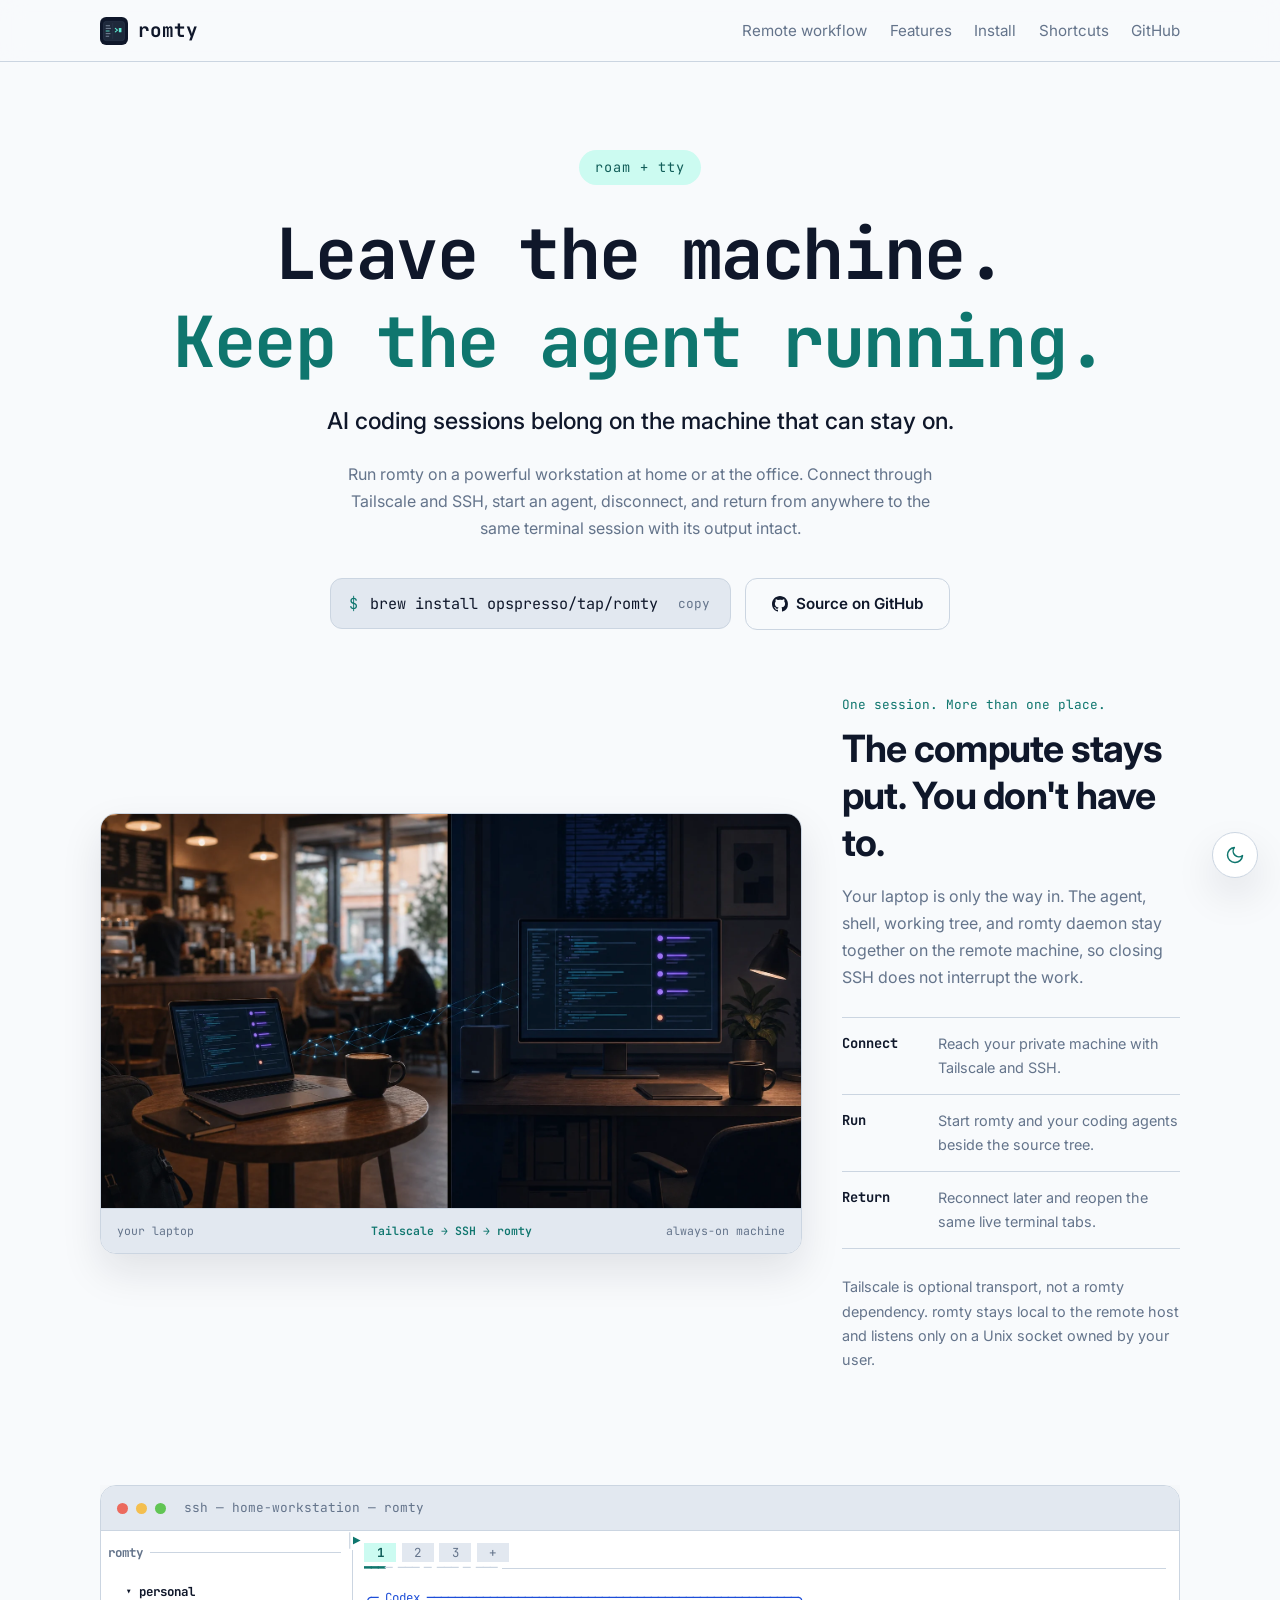
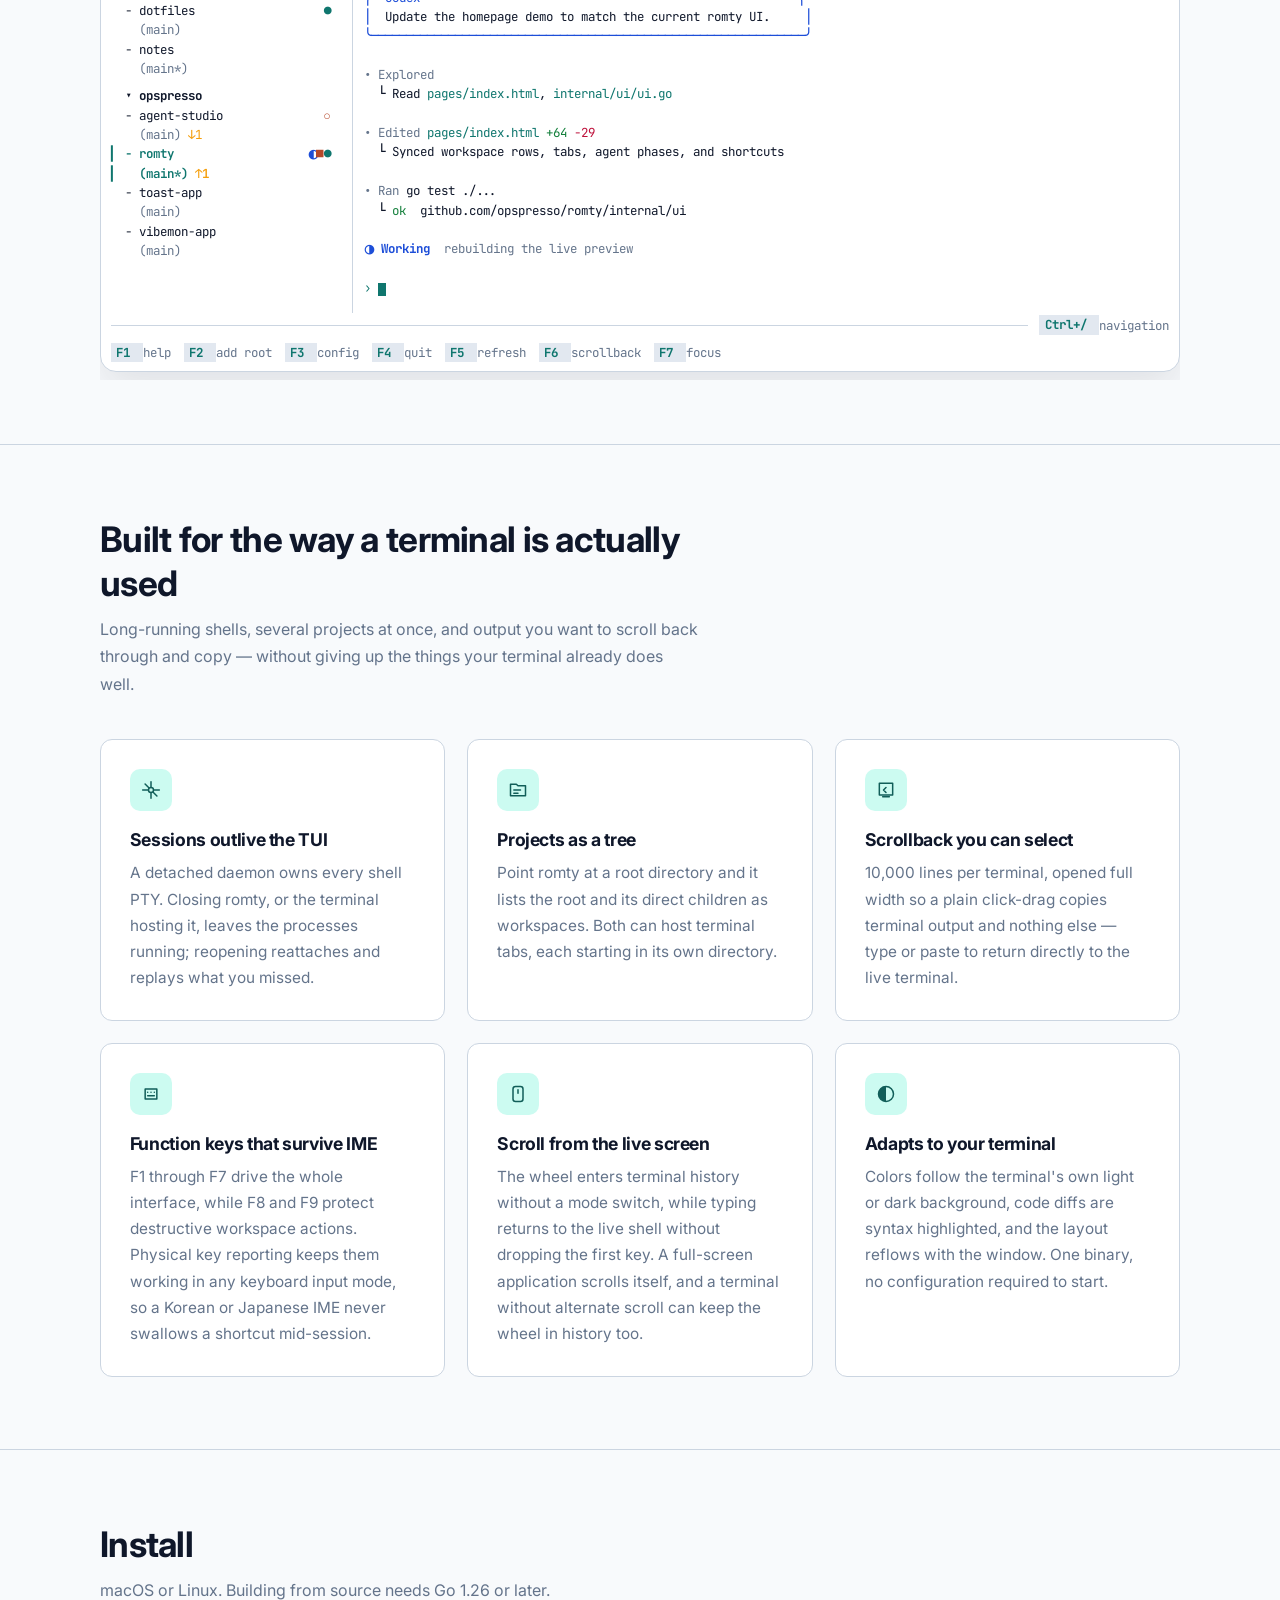
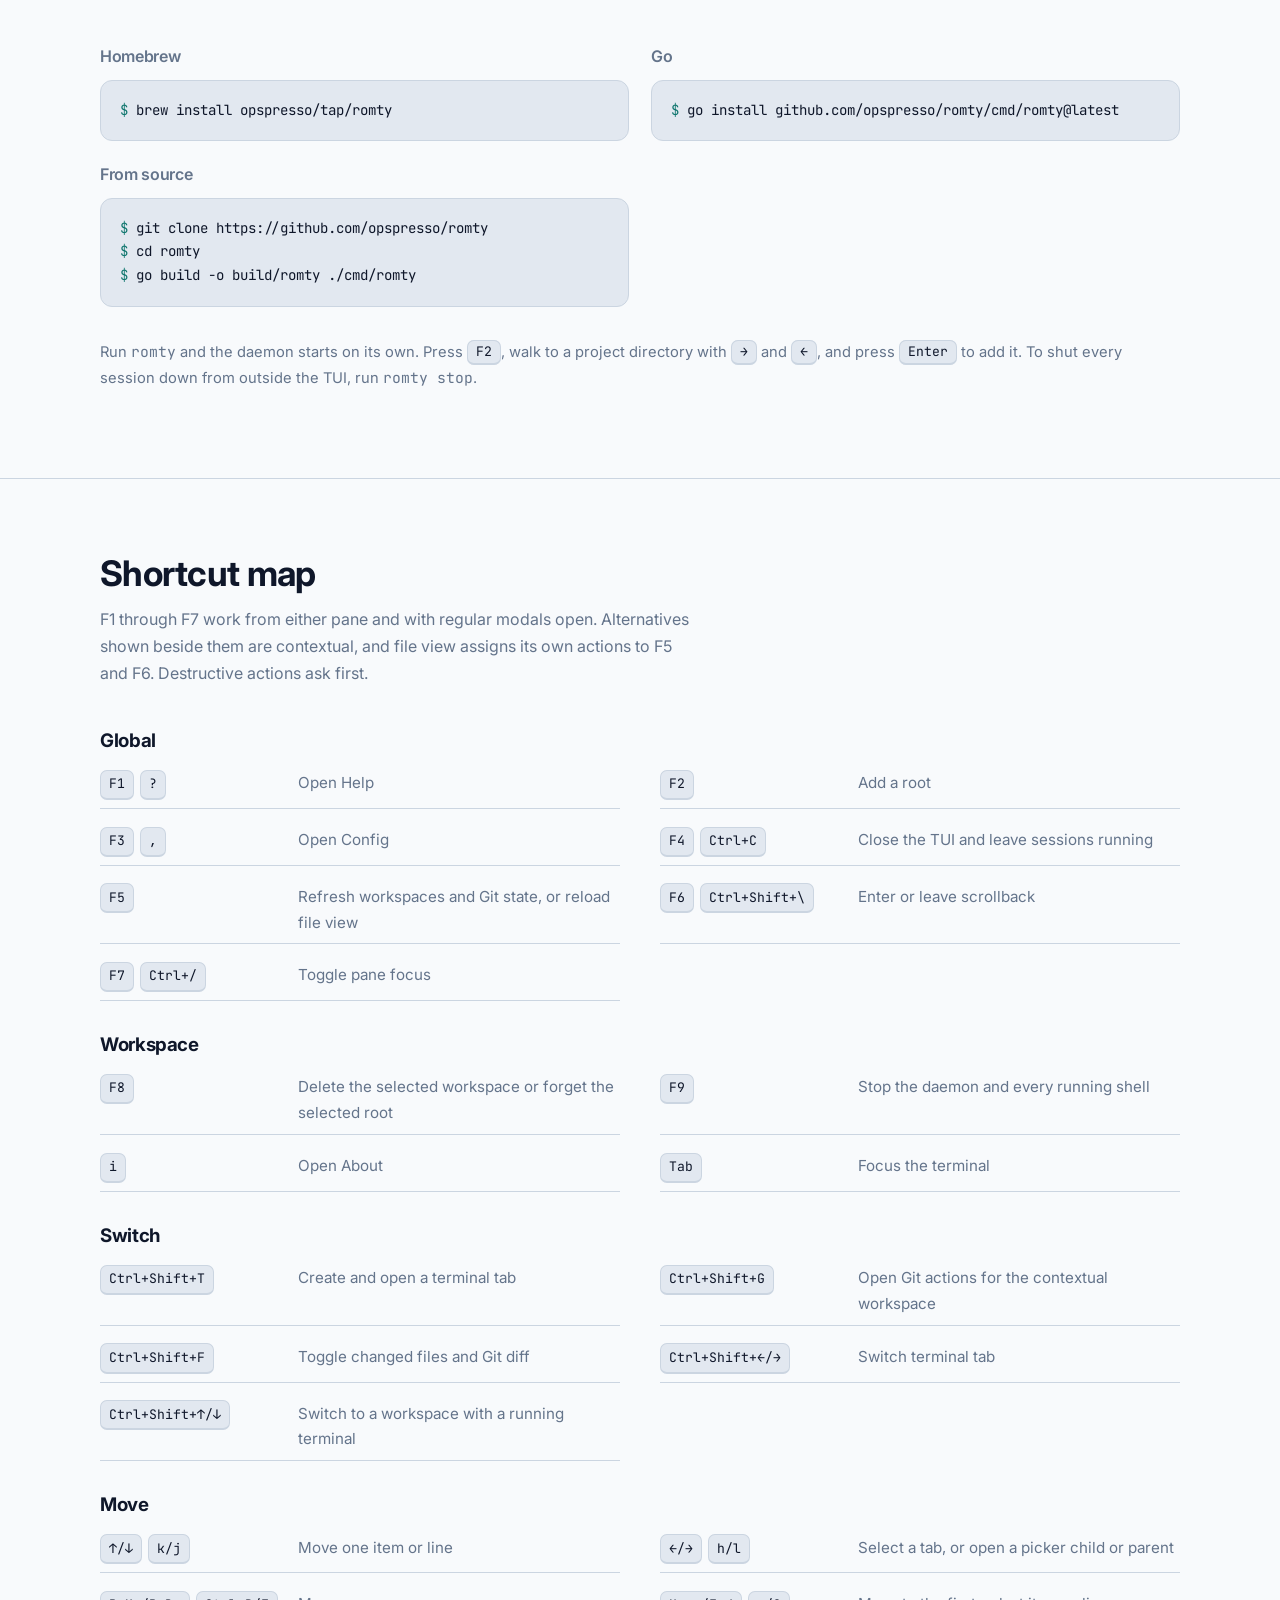
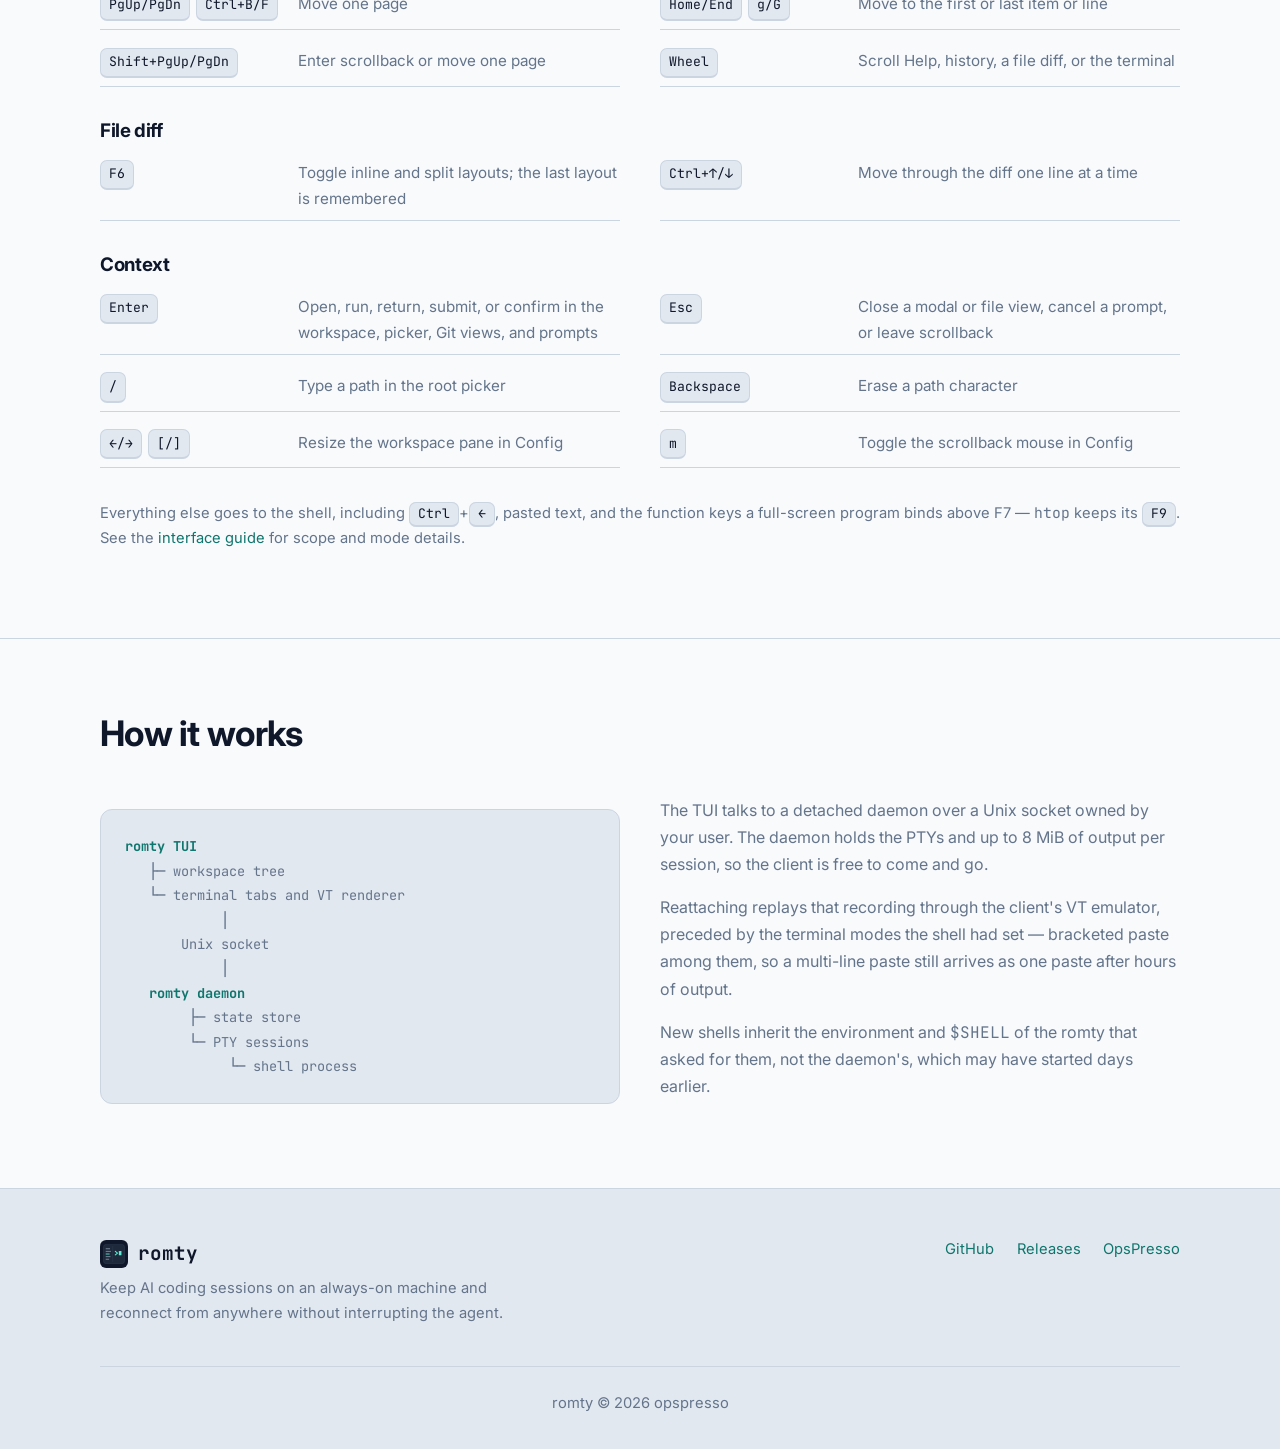
==== commit 3e50c008: "fix(pages): match the program palette, give light theme a readable added color, and let reduced moti" ====
--- a/pages/index.html
+++ b/pages/index.html
@@ -53,7 +53,7 @@
         <img src="images/romty.svg" alt="">romty
       </a>
       <div class="nav-links">
-        <a href="#remote">Remote workflow</a>
+        <a href="#remote" data-optional>Remote workflow</a>
         <a href="#features">Features</a>
         <a href="#install">Install</a>
         <a href="#shortcuts" data-optional>Shortcuts</a>
--- a/pages/css/style.css
+++ b/pages/css/style.css
@@ -16,8 +16,10 @@
   --accent-surface: #134e4a;
   --accent-text: #f0fdfa;
   --danger: #fb7185;
-  --agent-claude: #d97757;
-  --agent-codex: #3b82f6;
+  --added: #86efac;
+  --git-status: #f59e0b;
+  --agent-claude: #e8906f;
+  --agent-codex: #60a5fa;
 
   --radius: 12px;
   --radius-lg: 16px;
@@ -39,6 +41,9 @@
   --accent-surface: #ccfbf1;
   --accent-text: #115e59;
   --danger: #be123c;
+  --added: #15803d;
+  --agent-claude: #b5482a;
+  --agent-codex: #1d4ed8;
 
   --shadow: 0 18px 40px rgba(15, 23, 42, 0.1);
 }
@@ -229,7 +234,7 @@
   fill: currentColor;
 }
 
-/* ------------------------------------------------------------ install */
+/* ---------------------------------------------------------- copy line */
 
 .copy-line {
   display: inline-flex;
@@ -504,7 +509,7 @@
 }
 
 .git-row em {
-  color: #f59e0b;
+  color: var(--git-status);
   font-style: normal;
 }
 
@@ -630,7 +635,7 @@
 }
 
 .agent-session .added {
-  color: #86efac;
+  color: var(--added);
 }
 
 .agent-session .removed {
@@ -696,23 +701,6 @@
   25%, 49% { content: "◓"; }
   50%, 74% { content: "◑"; }
   75%, 100% { content: "◒"; }
-}
-
-/* The blinking caret is the loudest motion here, but the lifting cards and
-   buttons are motion too. Someone who asked for less of it meant all of it. */
-@media (prefers-reduced-motion: reduce) {
-  *,
-  *::before,
-  *::after {
-    animation: none !important;
-    transition: none !important;
-  }
-
-  .btn:hover,
-  .card:hover,
-  .theme-toggle:hover {
-    transform: none;
-  }
 }
 
 .statusbar {
@@ -1003,14 +991,9 @@
   .remote-copy {
     max-width: 62ch;
   }
-
 }
 
 @media (max-width: 560px) {
-  .nav-links a[href="#remote"] {
-    display: none;
-  }
-
   .nav-links a[data-optional] {
     display: none;
   }
@@ -1033,3 +1016,23 @@
     flex-basis: 8rem;
   }
 }
+
+/* ------------------------------------------------------ reduced motion */
+
+/* The blinking caret is the loudest motion here, but the lifting cards and
+   buttons are motion too. Someone who asked for less of it meant all of it.
+   This block comes last so it overrides the hover lifts declared above. */
+@media (prefers-reduced-motion: reduce) {
+  *,
+  *::before,
+  *::after {
+    animation: none !important;
+    transition: none !important;
+  }
+
+  .btn:hover,
+  .card:hover,
+  .theme-toggle:hover {
+    transform: none;
+  }
+}
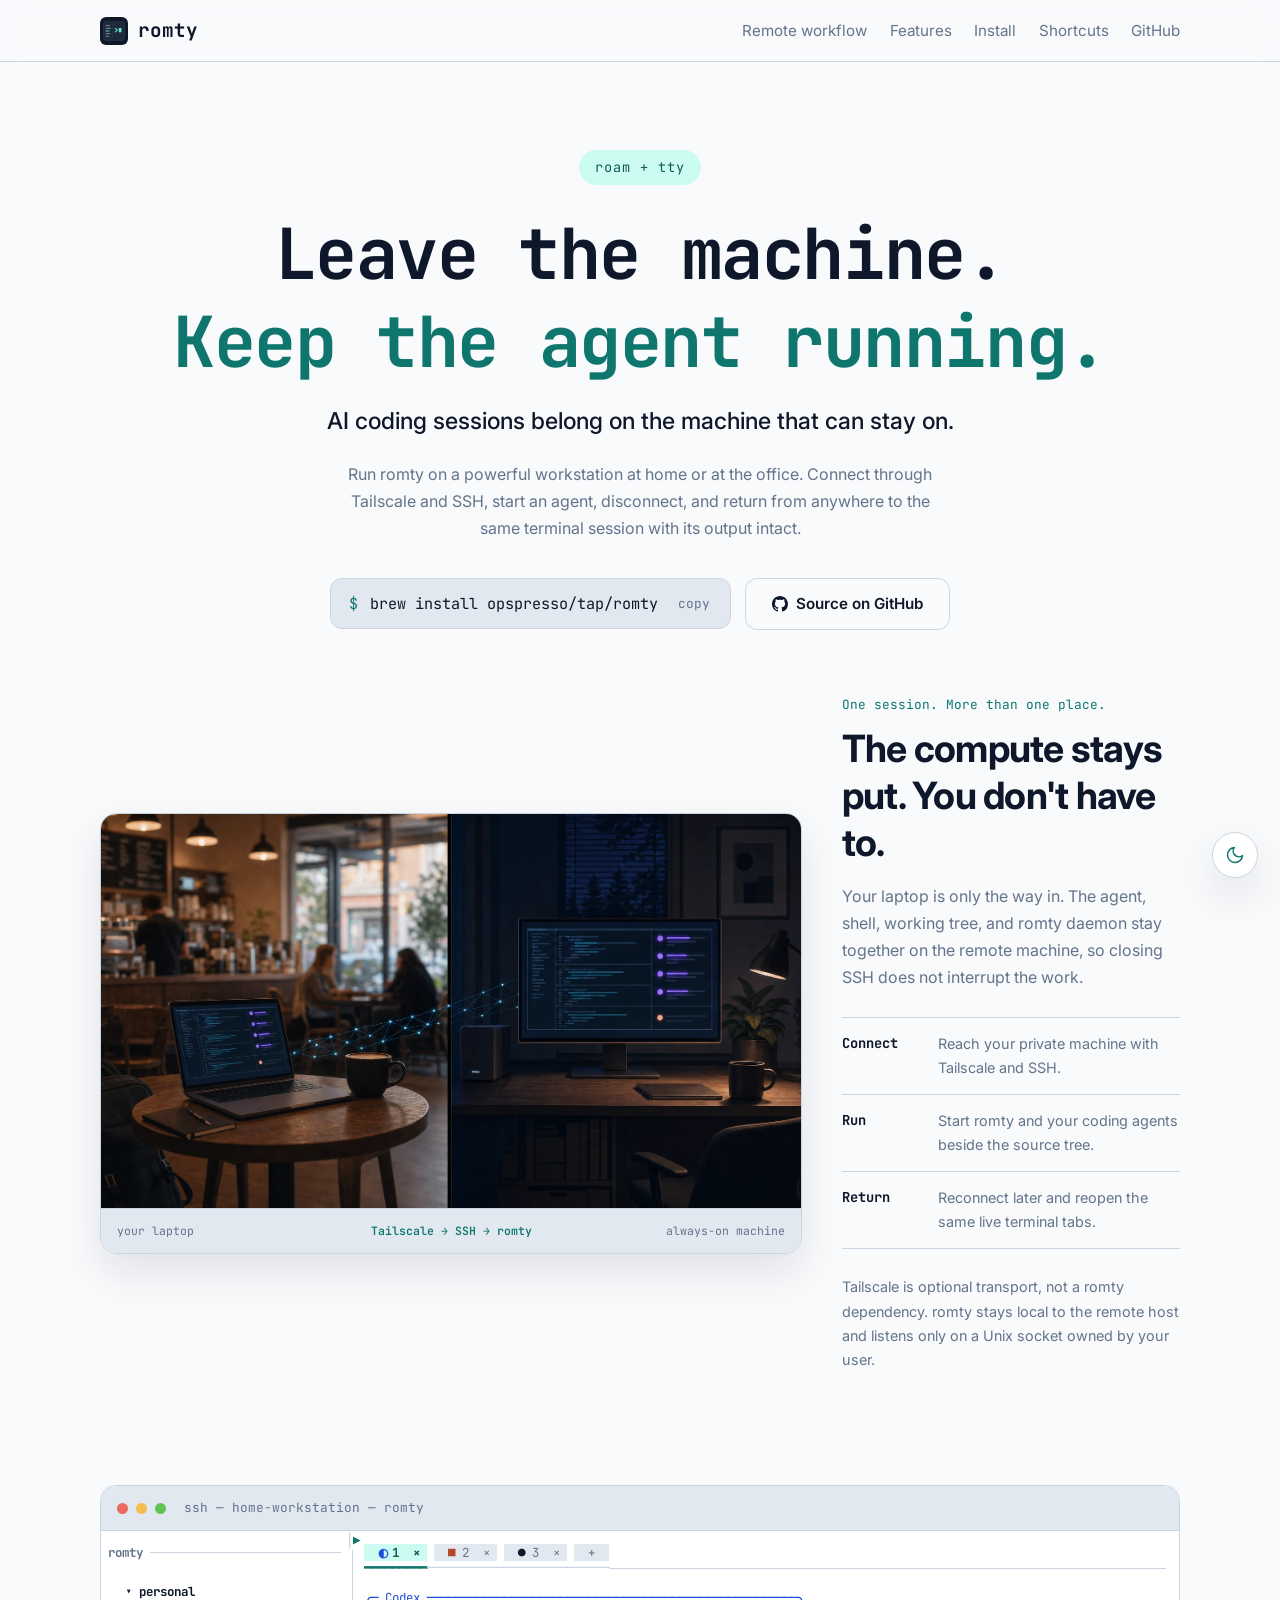
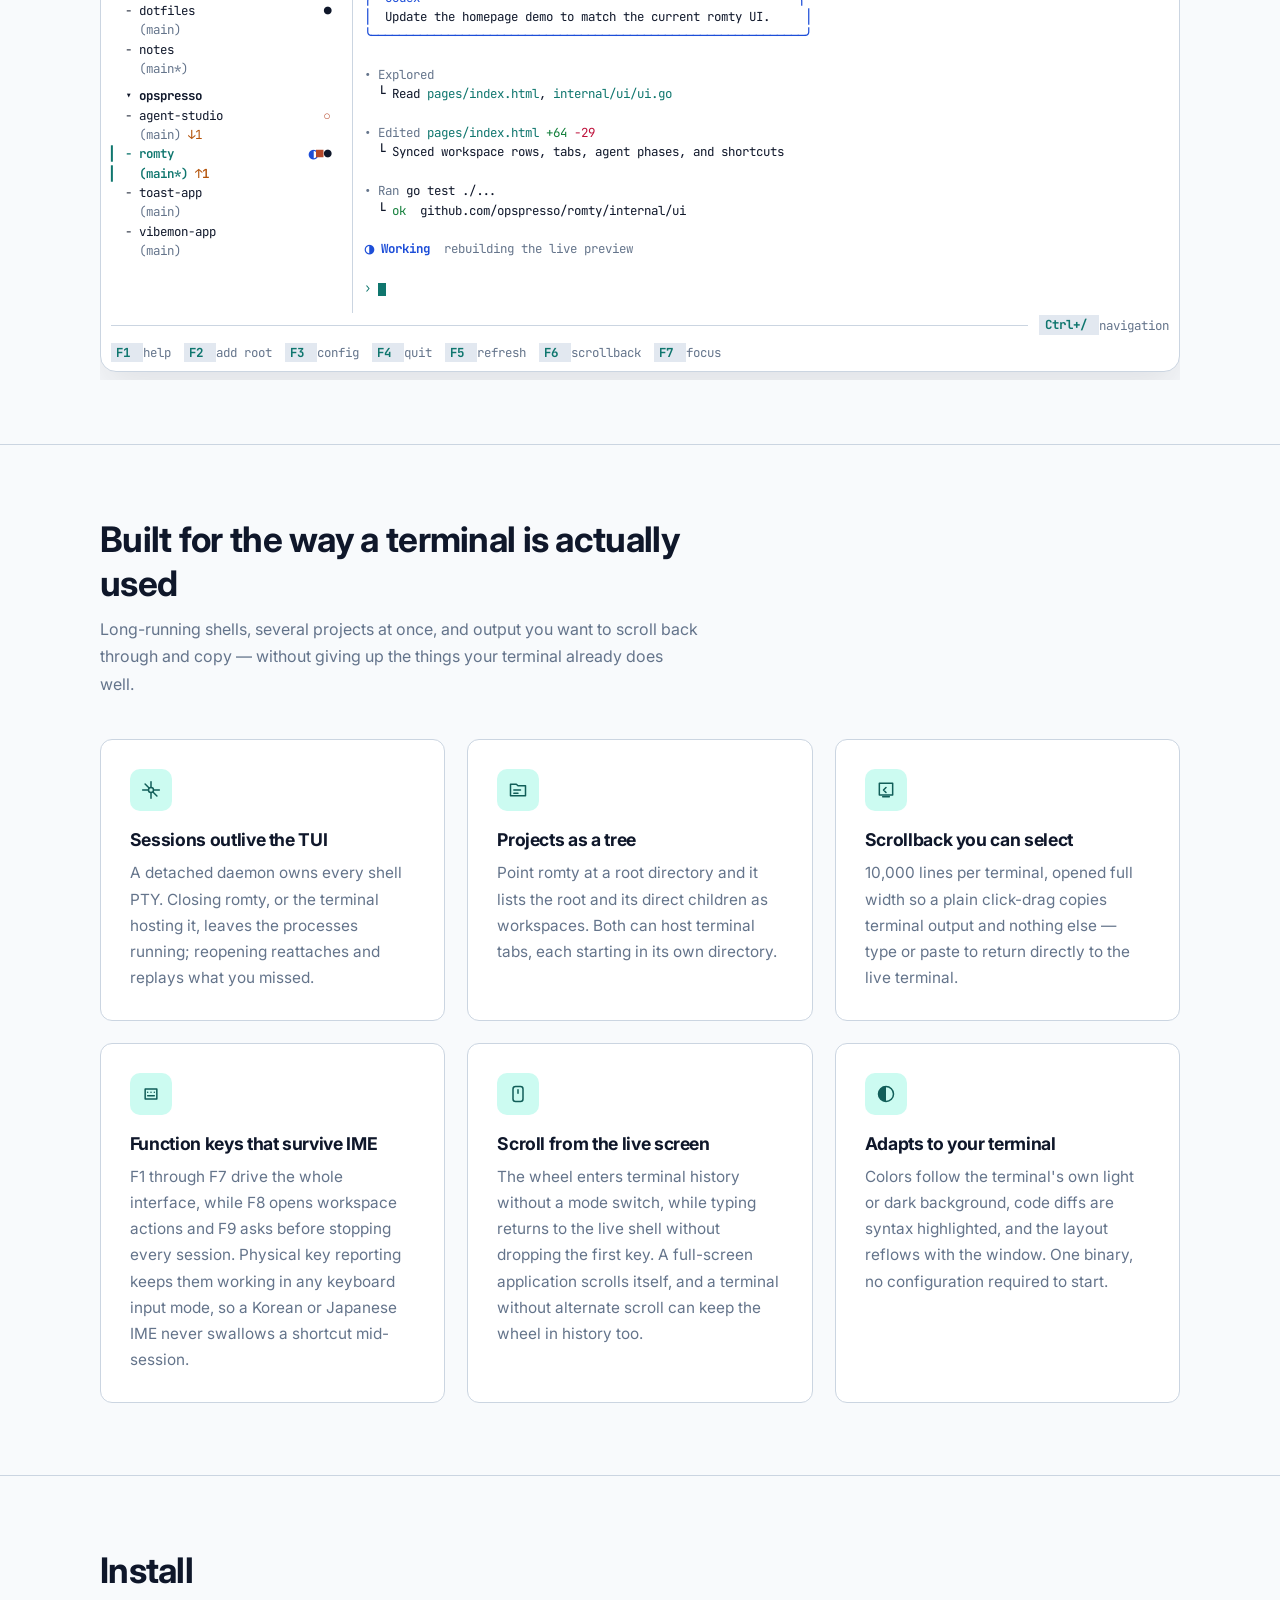
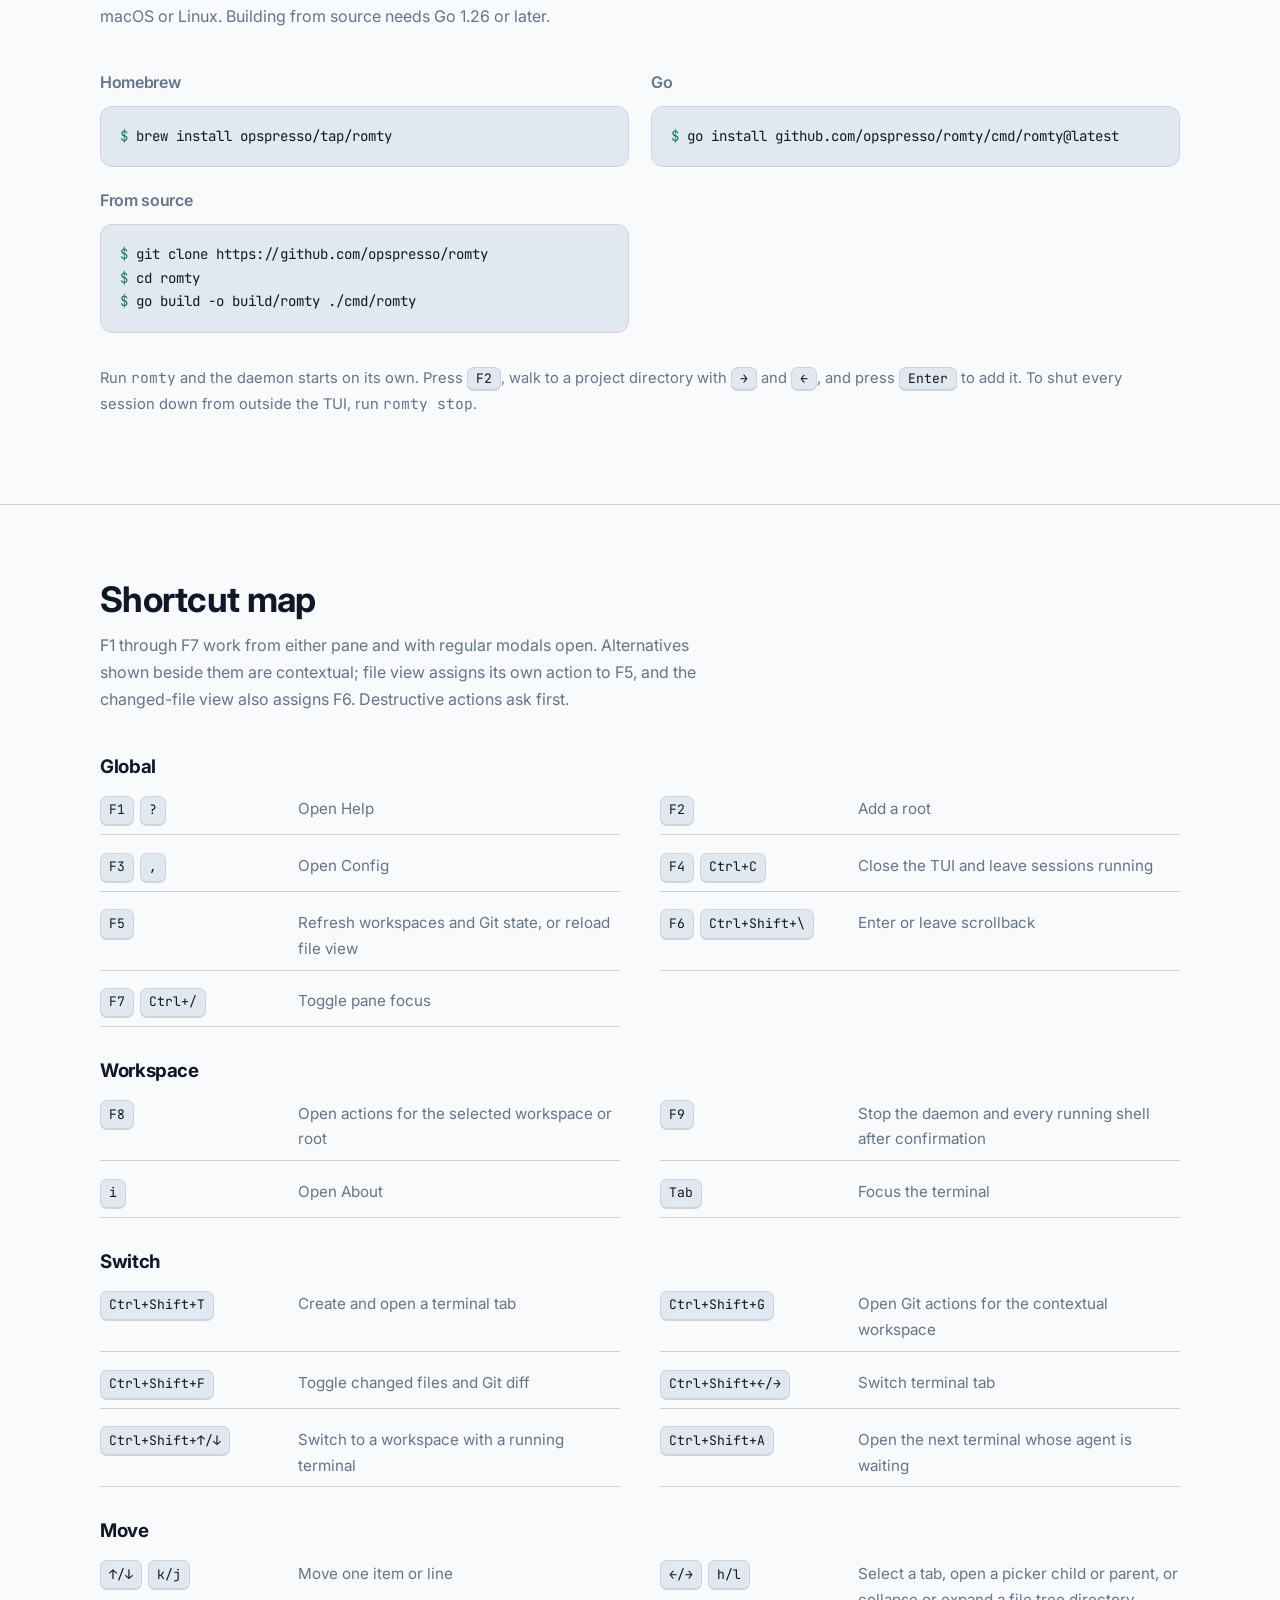
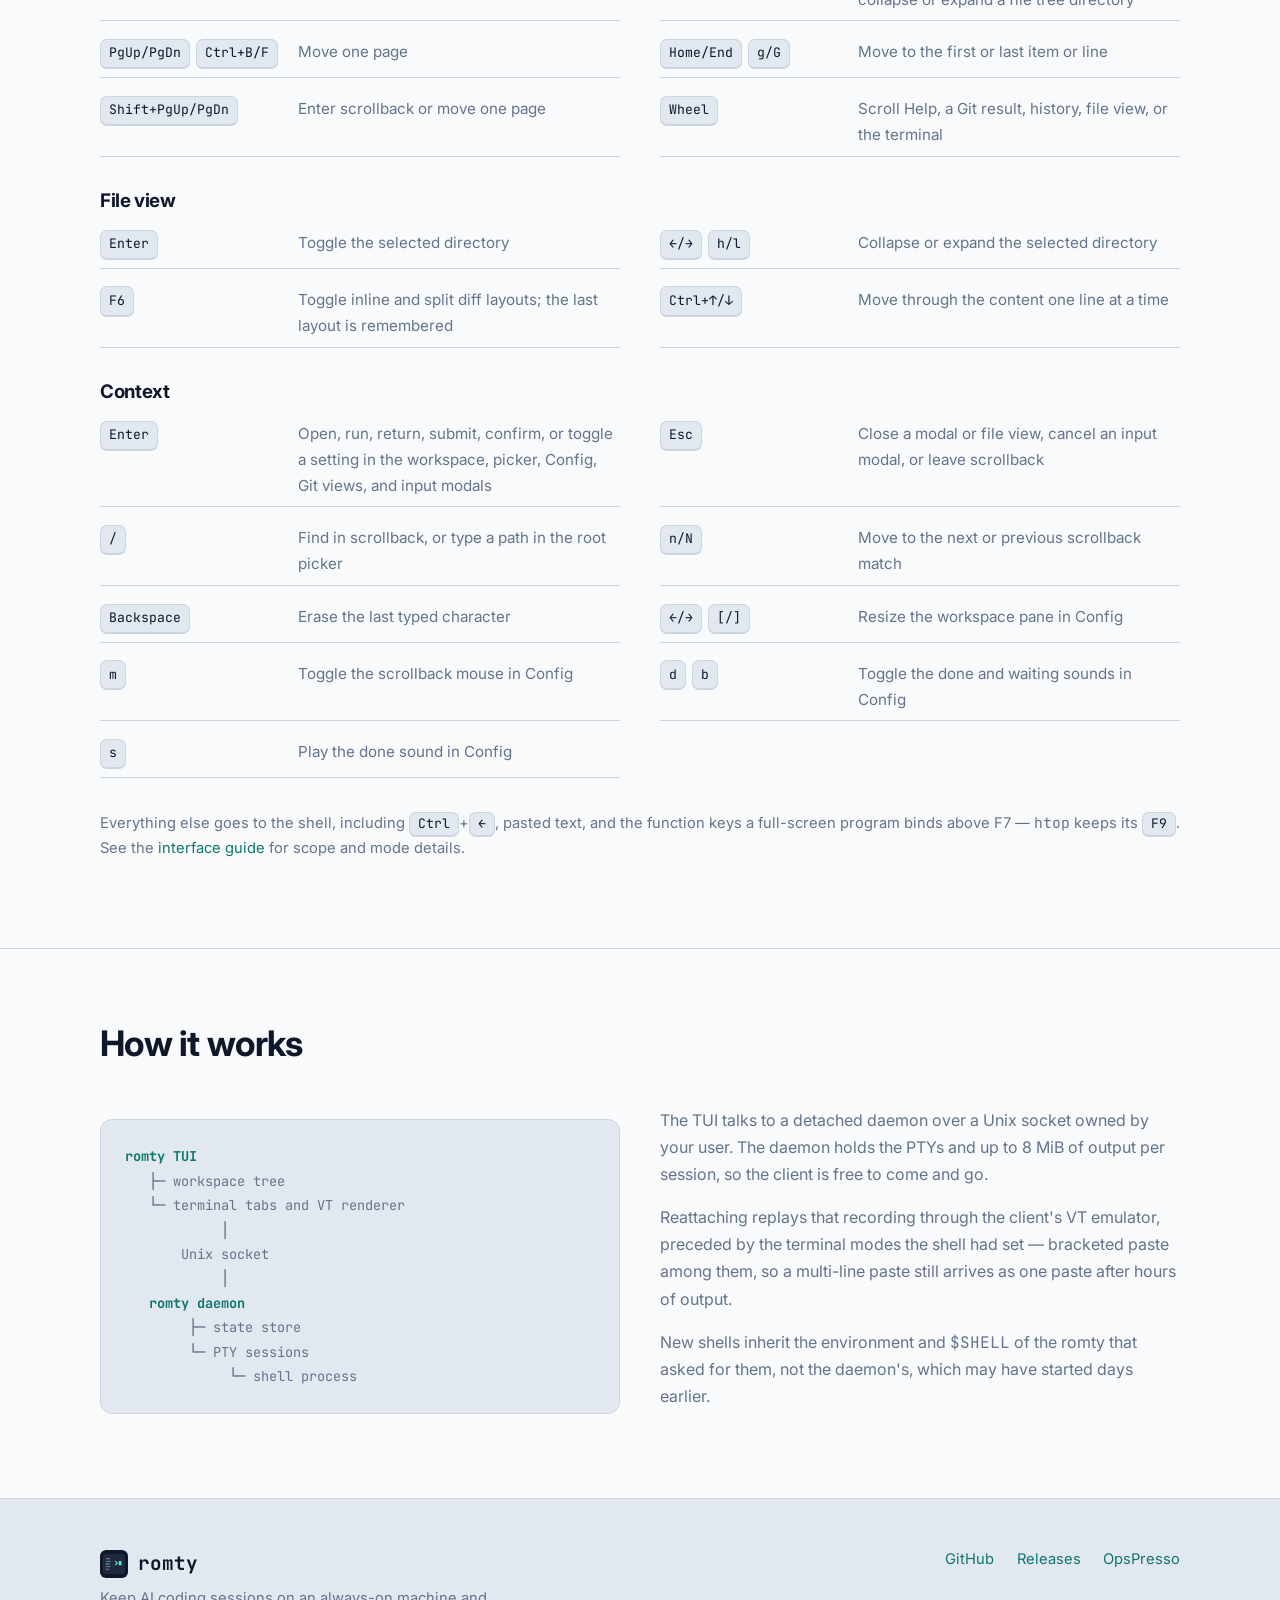
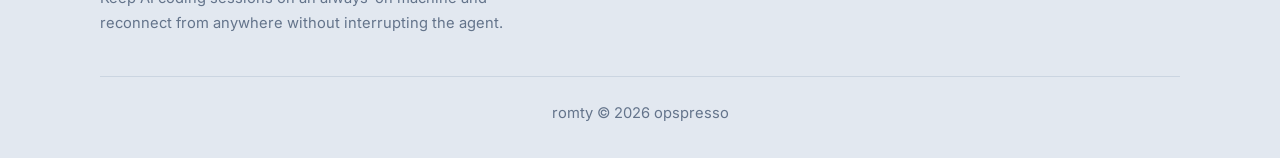
==== commit 5ecffcd2: "docs(pages): match the website shortcut map and demo tab bar to the app" ====
--- a/pages/index.html
+++ b/pages/index.html
@@ -163,8 +163,8 @@
           <div class="pane-divider"><span>│<b>▶</b></span><span>│</span></div>
           <div class="pane">
             <div class="tabs">
-              <div class="tabs-line"><span class="active"> 1 </span><span> 2 </span><span> 3 </span><span> + </span></div>
-              <div class="tab-rail"><b>━━━</b><span>─</span><i>───</i><span>─</span><i>───</i><span>─</span><i>───</i><span class="fill"></span></div>
+              <div class="tabs-line"><span class="active">  <i class="codex working" aria-label="Codex working"></i> 1  × </span> <span>  <i class="claude">■</i> 2  × </span> <span>  <i class="shell">●</i> 3  × </span> <span>  +  </span></div>
+              <div class="tab-rail"><b>━━━━━━━━━</b><span>─</span><i>─────────</i><span>─</span><i>─────────</i><span>─</span><i>─────</i><span class="fill"></span></div>
             </div>
             <pre class="agent-session"><span class="codex">╭─ Codex ─────────────────────────────────────────────────────╮</span>
 <span class="codex">│</span>  Update the homepage demo to match the current romty UI.     <span class="codex">│</span>
@@ -261,8 +261,8 @@
           </span>
           <h3>Function keys that survive IME</h3>
           <p>
-            F1 through F7 drive the whole interface, while F8 and F9 protect destructive
-            workspace actions. Physical key reporting keeps them working in any keyboard input
+            F1 through F7 drive the whole interface, while F8 opens workspace actions and F9
+            asks before stopping every session. Physical key reporting keeps them working in any keyboard input
             mode, so a Korean or Japanese IME never swallows a shortcut mid-session.
           </p>
         </div>
@@ -338,7 +338,7 @@
         <h2>Shortcut map</h2>
         <p>
           F1 through F7 work from either pane and with regular modals open. Alternatives shown
-          beside them are contextual, and file view assigns its own actions to F5 and F6.
+          beside them are contextual; file view assigns its own action to F5, and the changed-file view also assigns F6.
           Destructive actions ask first.
         </p>
       </div>
@@ -360,8 +360,8 @@
         <section class="shortcut-group">
           <h3>Workspace</h3>
           <div class="keys">
-            <div class="key-row"><span class="caps"><kbd>F8</kbd></span><span>Delete the selected workspace or forget the selected root</span></div>
-            <div class="key-row"><span class="caps"><kbd>F9</kbd></span><span>Stop the daemon and every running shell</span></div>
+            <div class="key-row"><span class="caps"><kbd>F8</kbd></span><span>Open actions for the selected workspace or root</span></div>
+            <div class="key-row"><span class="caps"><kbd>F9</kbd></span><span>Stop the daemon and every running shell after confirmation</span></div>
             <div class="key-row"><span class="caps"><kbd>i</kbd></span><span>Open About</span></div>
             <div class="key-row"><span class="caps"><kbd>Tab</kbd></span><span>Focus the terminal</span></div>
           </div>
@@ -375,6 +375,7 @@
             <div class="key-row"><span class="caps"><kbd>Ctrl+Shift+F</kbd></span><span>Toggle changed files and Git diff</span></div>
             <div class="key-row"><span class="caps"><kbd>Ctrl+Shift+←/→</kbd></span><span>Switch terminal tab</span></div>
             <div class="key-row"><span class="caps"><kbd>Ctrl+Shift+↑/↓</kbd></span><span>Switch to a workspace with a running terminal</span></div>
+            <div class="key-row"><span class="caps"><kbd>Ctrl+Shift+A</kbd></span><span>Open the next terminal whose agent is waiting</span></div>
           </div>
         </section>
 
@@ -382,31 +383,36 @@
           <h3>Move</h3>
           <div class="keys">
             <div class="key-row"><span class="caps"><kbd>↑/↓</kbd><kbd>k/j</kbd></span><span>Move one item or line</span></div>
-            <div class="key-row"><span class="caps"><kbd>←/→</kbd><kbd>h/l</kbd></span><span>Select a tab, or open a picker child or parent</span></div>
+            <div class="key-row"><span class="caps"><kbd>←/→</kbd><kbd>h/l</kbd></span><span>Select a tab, open a picker child or parent, or collapse or expand a file tree directory</span></div>
             <div class="key-row"><span class="caps"><kbd>PgUp/PgDn</kbd><kbd>Ctrl+B/F</kbd></span><span>Move one page</span></div>
             <div class="key-row"><span class="caps"><kbd>Home/End</kbd><kbd>g/G</kbd></span><span>Move to the first or last item or line</span></div>
             <div class="key-row"><span class="caps"><kbd>Shift+PgUp/PgDn</kbd></span><span>Enter scrollback or move one page</span></div>
-            <div class="key-row"><span class="caps"><kbd>Wheel</kbd></span><span>Scroll Help, history, a file diff, or the terminal</span></div>
-          </div>
-        </section>
-
-        <section class="shortcut-group">
-          <h3>File diff</h3>
-          <div class="keys">
-            <div class="key-row"><span class="caps"><kbd>F6</kbd></span><span>Toggle inline and split layouts; the last layout is remembered</span></div>
-            <div class="key-row"><span class="caps"><kbd>Ctrl+↑/↓</kbd></span><span>Move through the diff one line at a time</span></div>
+            <div class="key-row"><span class="caps"><kbd>Wheel</kbd></span><span>Scroll Help, a Git result, history, file view, or the terminal</span></div>
+          </div>
+        </section>
+
+        <section class="shortcut-group">
+          <h3>File view</h3>
+          <div class="keys">
+            <div class="key-row"><span class="caps"><kbd>Enter</kbd></span><span>Toggle the selected directory</span></div>
+            <div class="key-row"><span class="caps"><kbd>←/→</kbd><kbd>h/l</kbd></span><span>Collapse or expand the selected directory</span></div>
+            <div class="key-row"><span class="caps"><kbd>F6</kbd></span><span>Toggle inline and split diff layouts; the last layout is remembered</span></div>
+            <div class="key-row"><span class="caps"><kbd>Ctrl+↑/↓</kbd></span><span>Move through the content one line at a time</span></div>
           </div>
         </section>
 
         <section class="shortcut-group">
           <h3>Context</h3>
           <div class="keys">
-            <div class="key-row"><span class="caps"><kbd>Enter</kbd></span><span>Open, run, return, submit, or confirm in the workspace, picker, Git views, and prompts</span></div>
-            <div class="key-row"><span class="caps"><kbd>Esc</kbd></span><span>Close a modal or file view, cancel a prompt, or leave scrollback</span></div>
-            <div class="key-row"><span class="caps"><kbd>/</kbd></span><span>Type a path in the root picker</span></div>
-            <div class="key-row"><span class="caps"><kbd>Backspace</kbd></span><span>Erase a path character</span></div>
+            <div class="key-row"><span class="caps"><kbd>Enter</kbd></span><span>Open, run, return, submit, confirm, or toggle a setting in the workspace, picker, Config, Git views, and input modals</span></div>
+            <div class="key-row"><span class="caps"><kbd>Esc</kbd></span><span>Close a modal or file view, cancel an input modal, or leave scrollback</span></div>
+            <div class="key-row"><span class="caps"><kbd>/</kbd></span><span>Find in scrollback, or type a path in the root picker</span></div>
+            <div class="key-row"><span class="caps"><kbd>n/N</kbd></span><span>Move to the next or previous scrollback match</span></div>
+            <div class="key-row"><span class="caps"><kbd>Backspace</kbd></span><span>Erase the last typed character</span></div>
             <div class="key-row"><span class="caps"><kbd>←/→</kbd><kbd>[/]</kbd></span><span>Resize the workspace pane in Config</span></div>
             <div class="key-row"><span class="caps"><kbd>m</kbd></span><span>Toggle the scrollback mouse in Config</span></div>
+            <div class="key-row"><span class="caps"><kbd>d</kbd><kbd>b</kbd></span><span>Toggle the done and waiting sounds in Config</span></div>
+            <div class="key-row"><span class="caps"><kbd>s</kbd></span><span>Play the done sound in Config</span></div>
           </div>
         </section>
       </div>
--- a/pages/css/style.css
+++ b/pages/css/style.css
@@ -42,6 +42,8 @@
   --accent-text: #115e59;
   --danger: #be123c;
   --added: #15803d;
+  /* The program's amber reads at about 2:1 on a light page. */
+  --git-status: #b45309;
   --agent-claude: #b5482a;
   --agent-codex: #1d4ed8;
 
@@ -523,26 +525,32 @@
   font-style: normal;
 }
 
-.markers .claude {
+.markers .claude,
+.tabs-line .claude {
   color: var(--agent-claude);
 }
 
-.markers .codex {
+.markers .codex,
+.tabs-line .codex {
   color: var(--agent-codex);
 }
 
-.markers .shell {
-  color: var(--accent);
-}
-
-.markers .working {
+/* A tab without a detected agent is neutral; teal is romty's own accent. */
+.markers .shell,
+.tabs-line .shell {
+  color: var(--text);
+}
+
+.markers .working,
+.tabs-line .working {
   display: inline-block;
   flex: 0 0 1ch;
   width: 1ch;
   text-align: center;
 }
 
-.markers .working::before {
+.markers .working::before,
+.tabs-line .working::before {
   content: "◐";
   animation: agent-phase 1s steps(1) infinite;
 }
@@ -577,15 +585,19 @@
   color: var(--muted);
 }
 
+/* Labels and rail are drawn cell for cell as romty draws them, so the rail
+   lines up under each label in the monospace font. */
 .tabs-line {
-  display: flex;
-  gap: 0.35rem;
+  white-space: pre;
+  overflow: hidden;
 }
 
 .tabs-line span {
-  min-width: 2rem;
-  text-align: center;
   background: var(--surface);
+}
+
+.tabs-line i {
+  font-style: normal;
 }
 
 .tabs-line .active {
@@ -598,15 +610,16 @@
   display: flex;
   color: var(--border);
   line-height: 1;
+  white-space: pre;
 }
 
 .tab-rail b {
   color: var(--accent);
+  /* The bold face draws box rules wider than a cell. */
+  font-weight: 400;
 }
 
 .tab-rail i {
-  min-width: 2rem;
-  text-align: center;
   font-style: normal;
 }
 
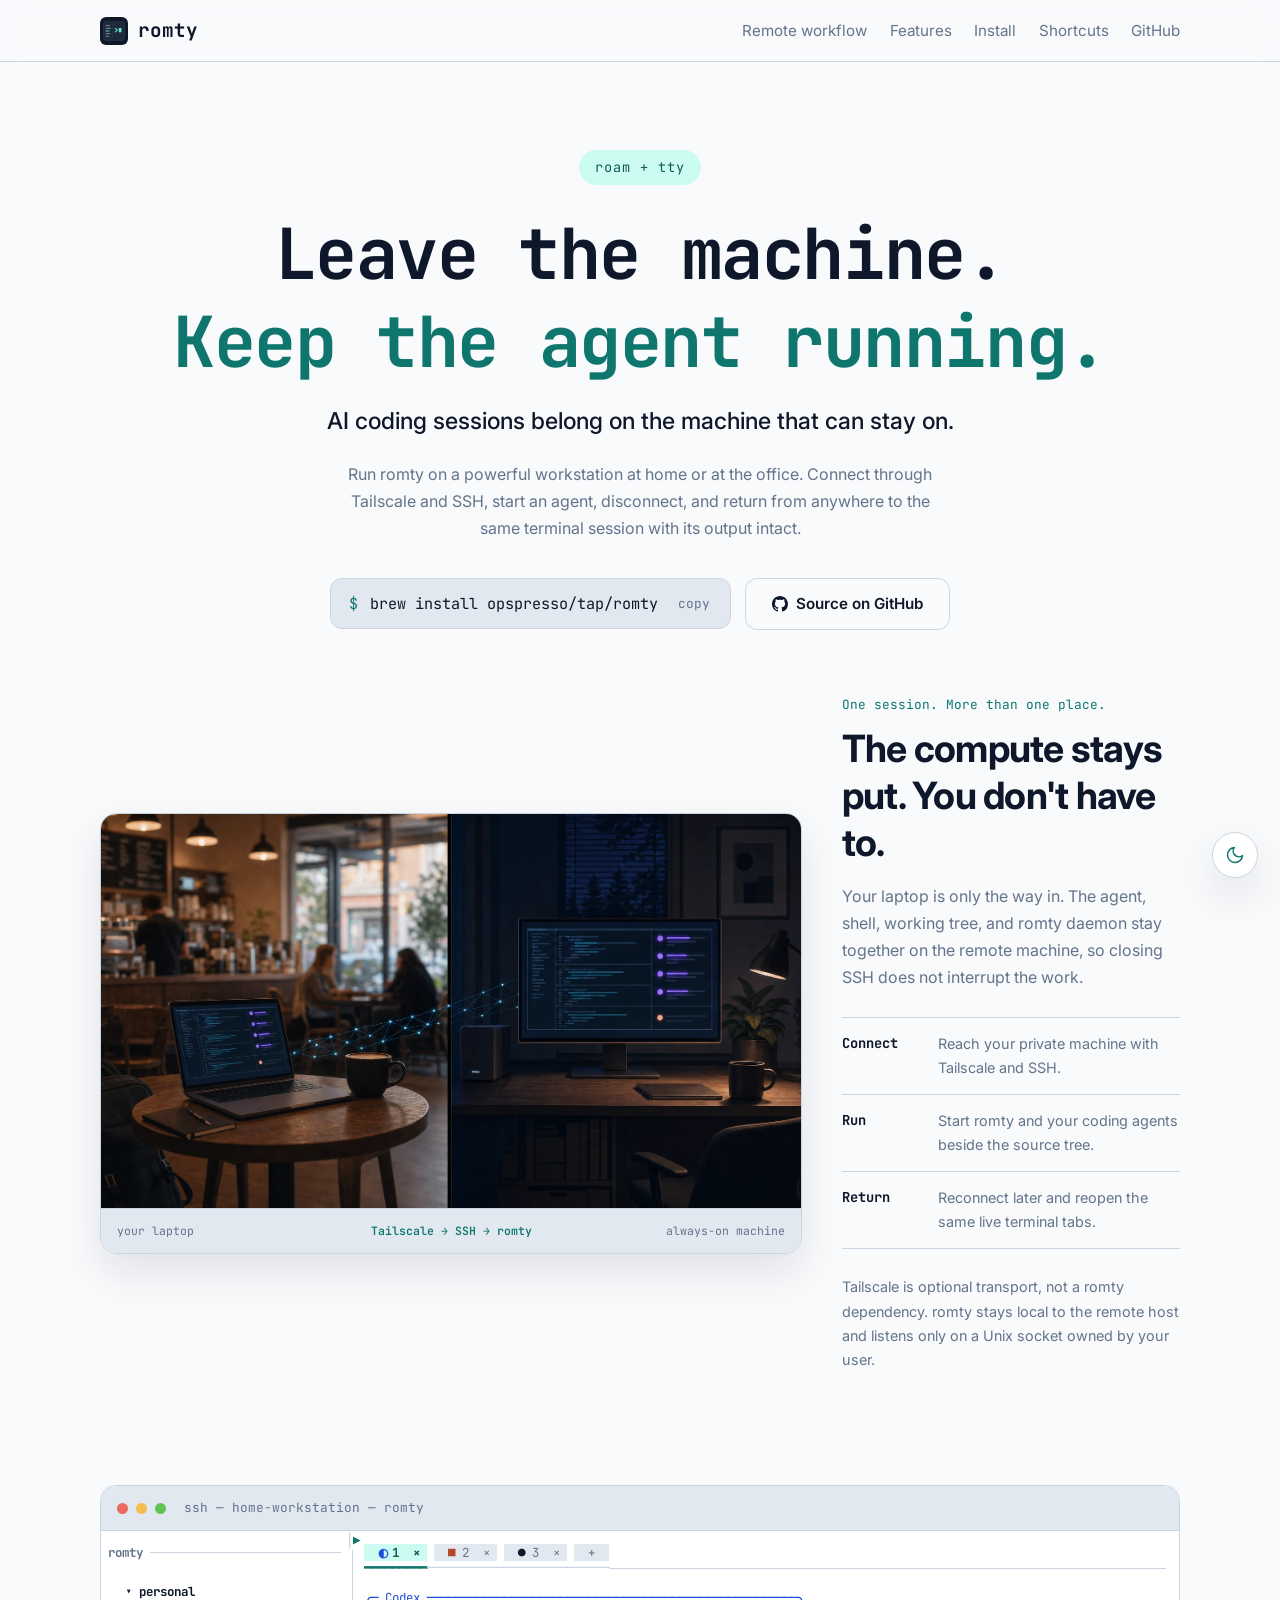
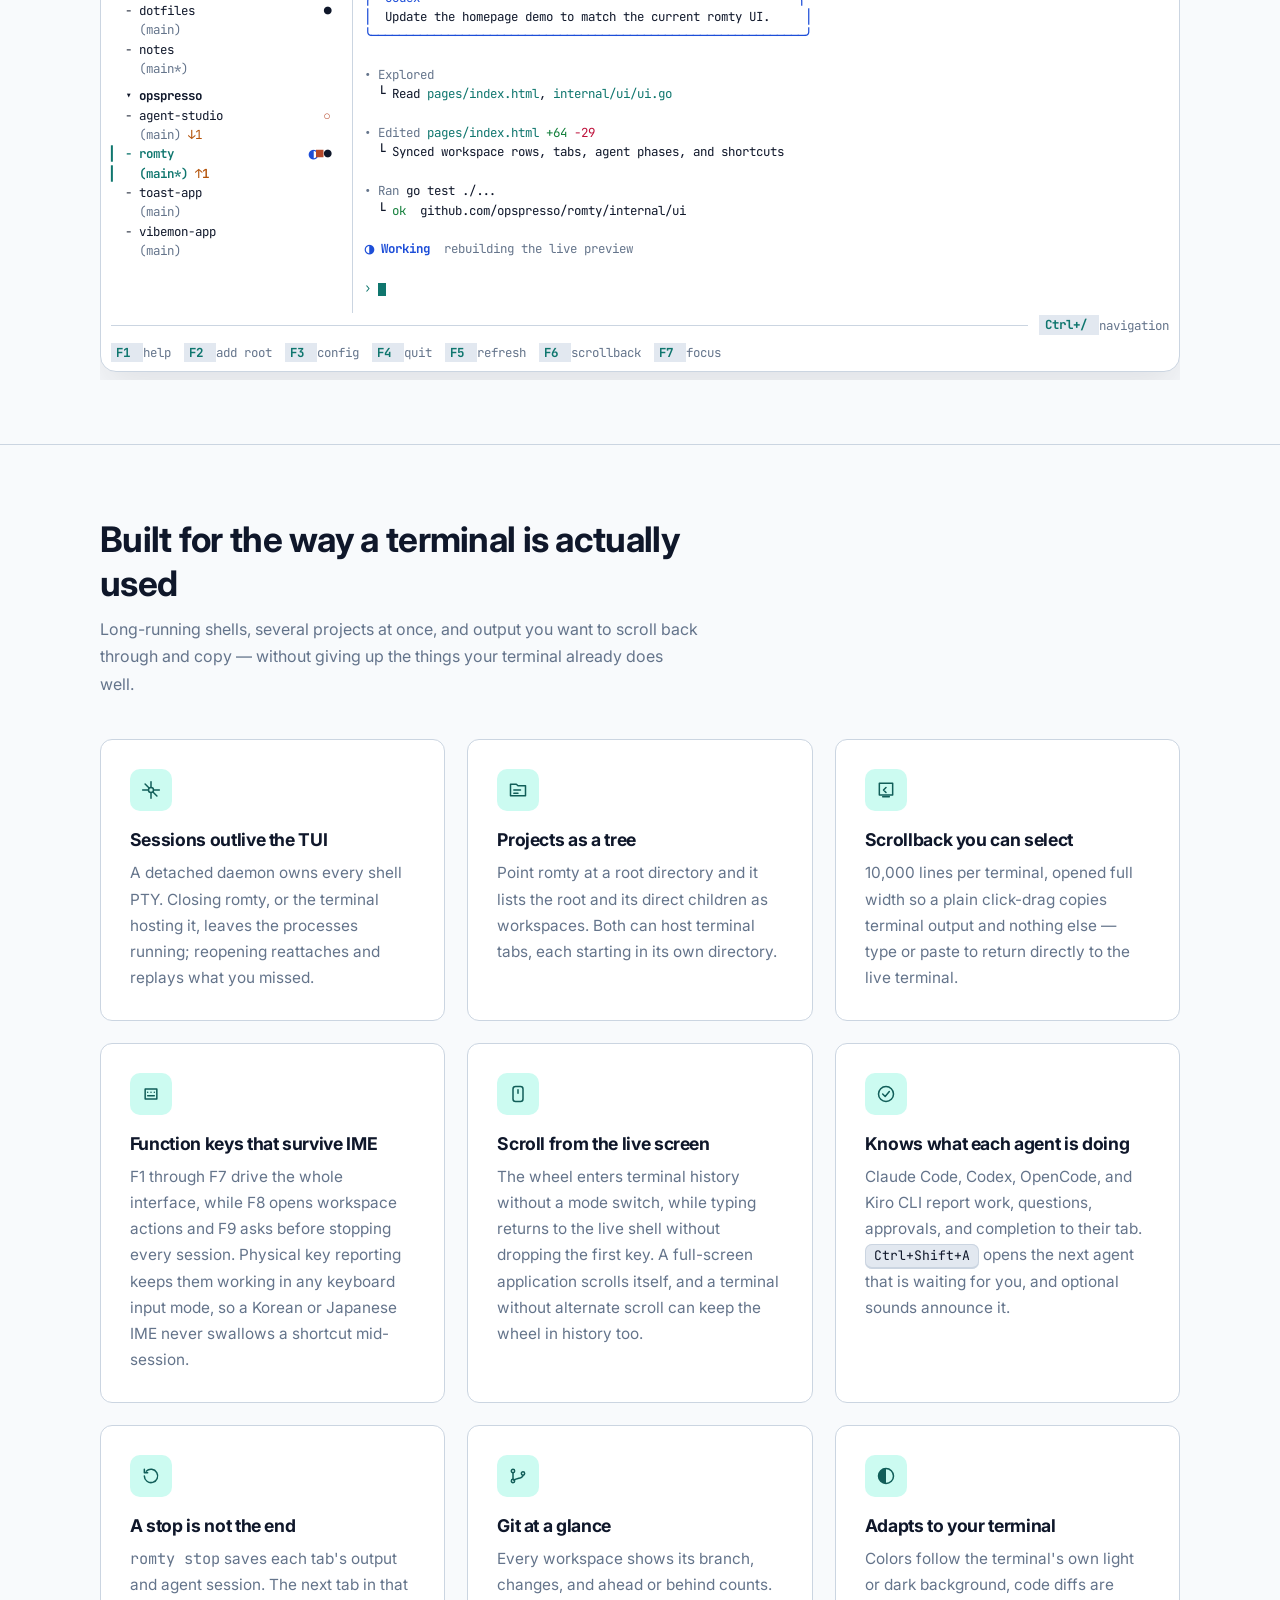
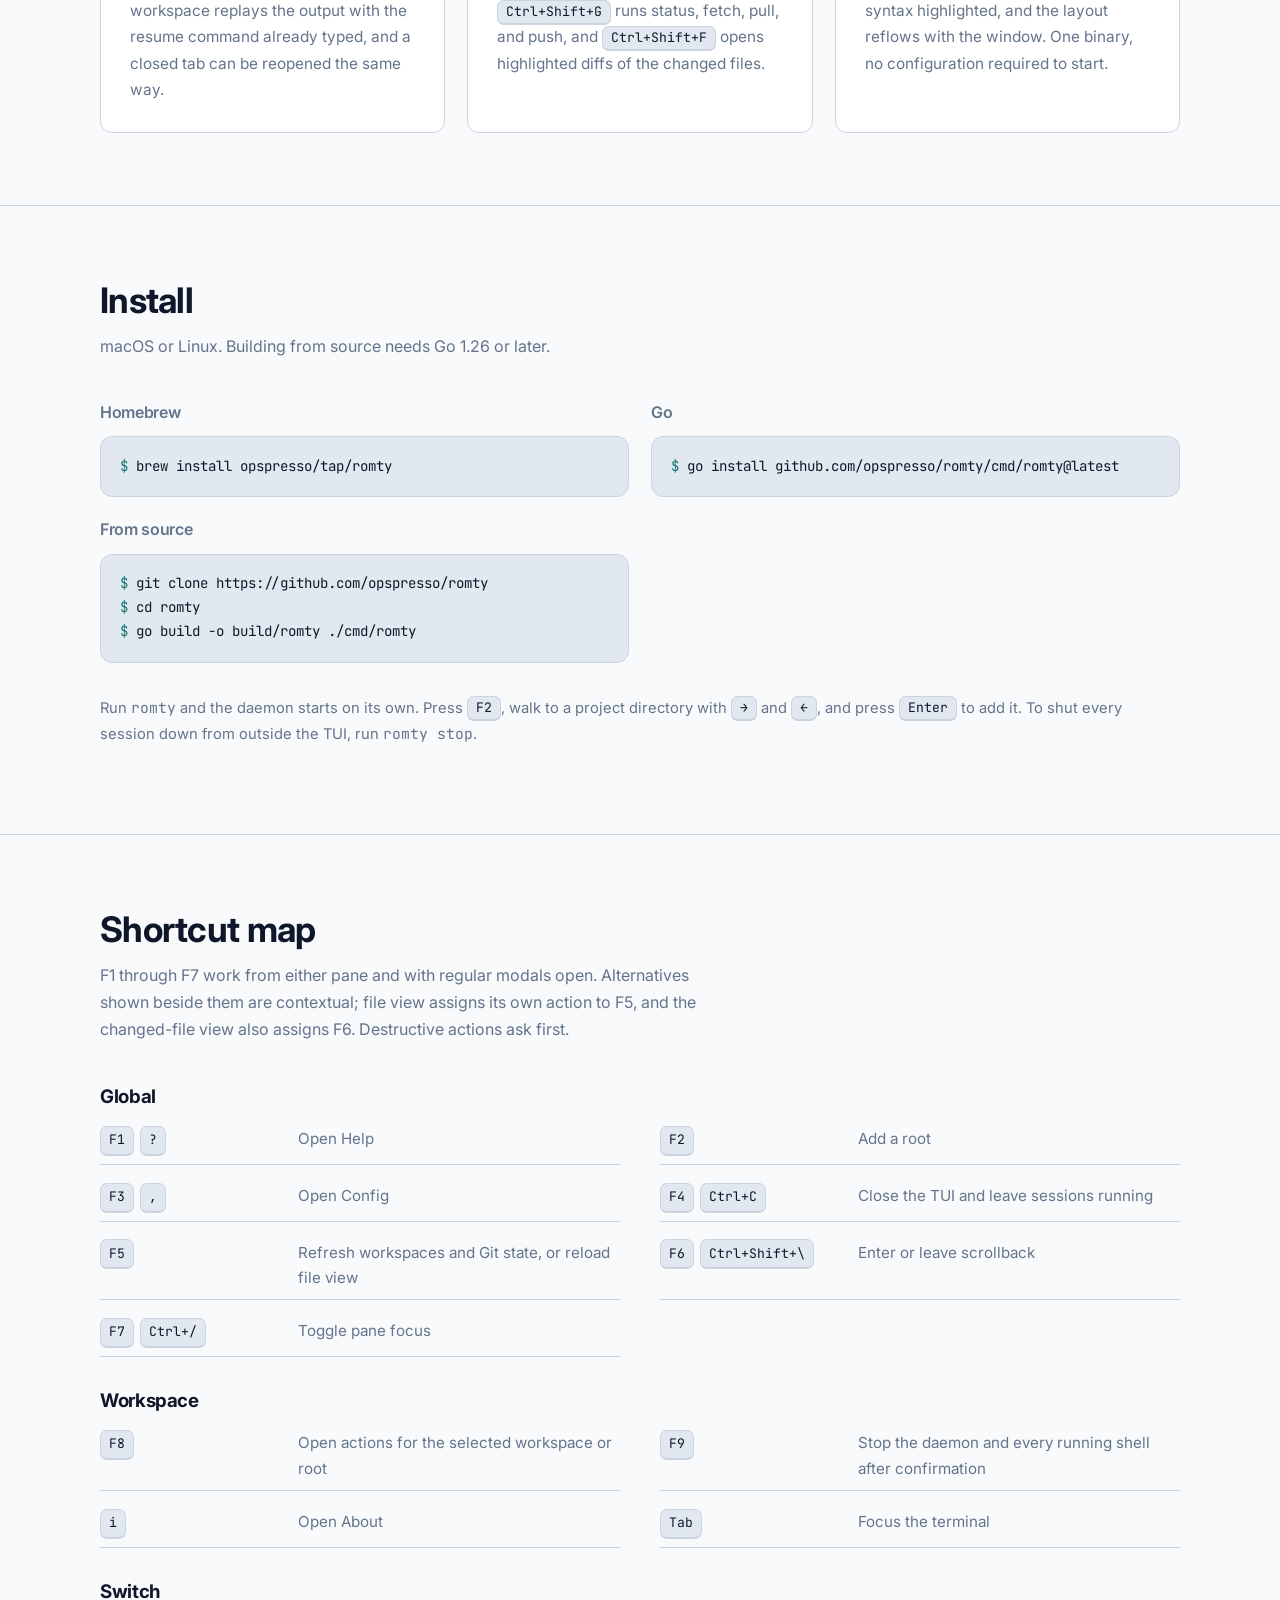
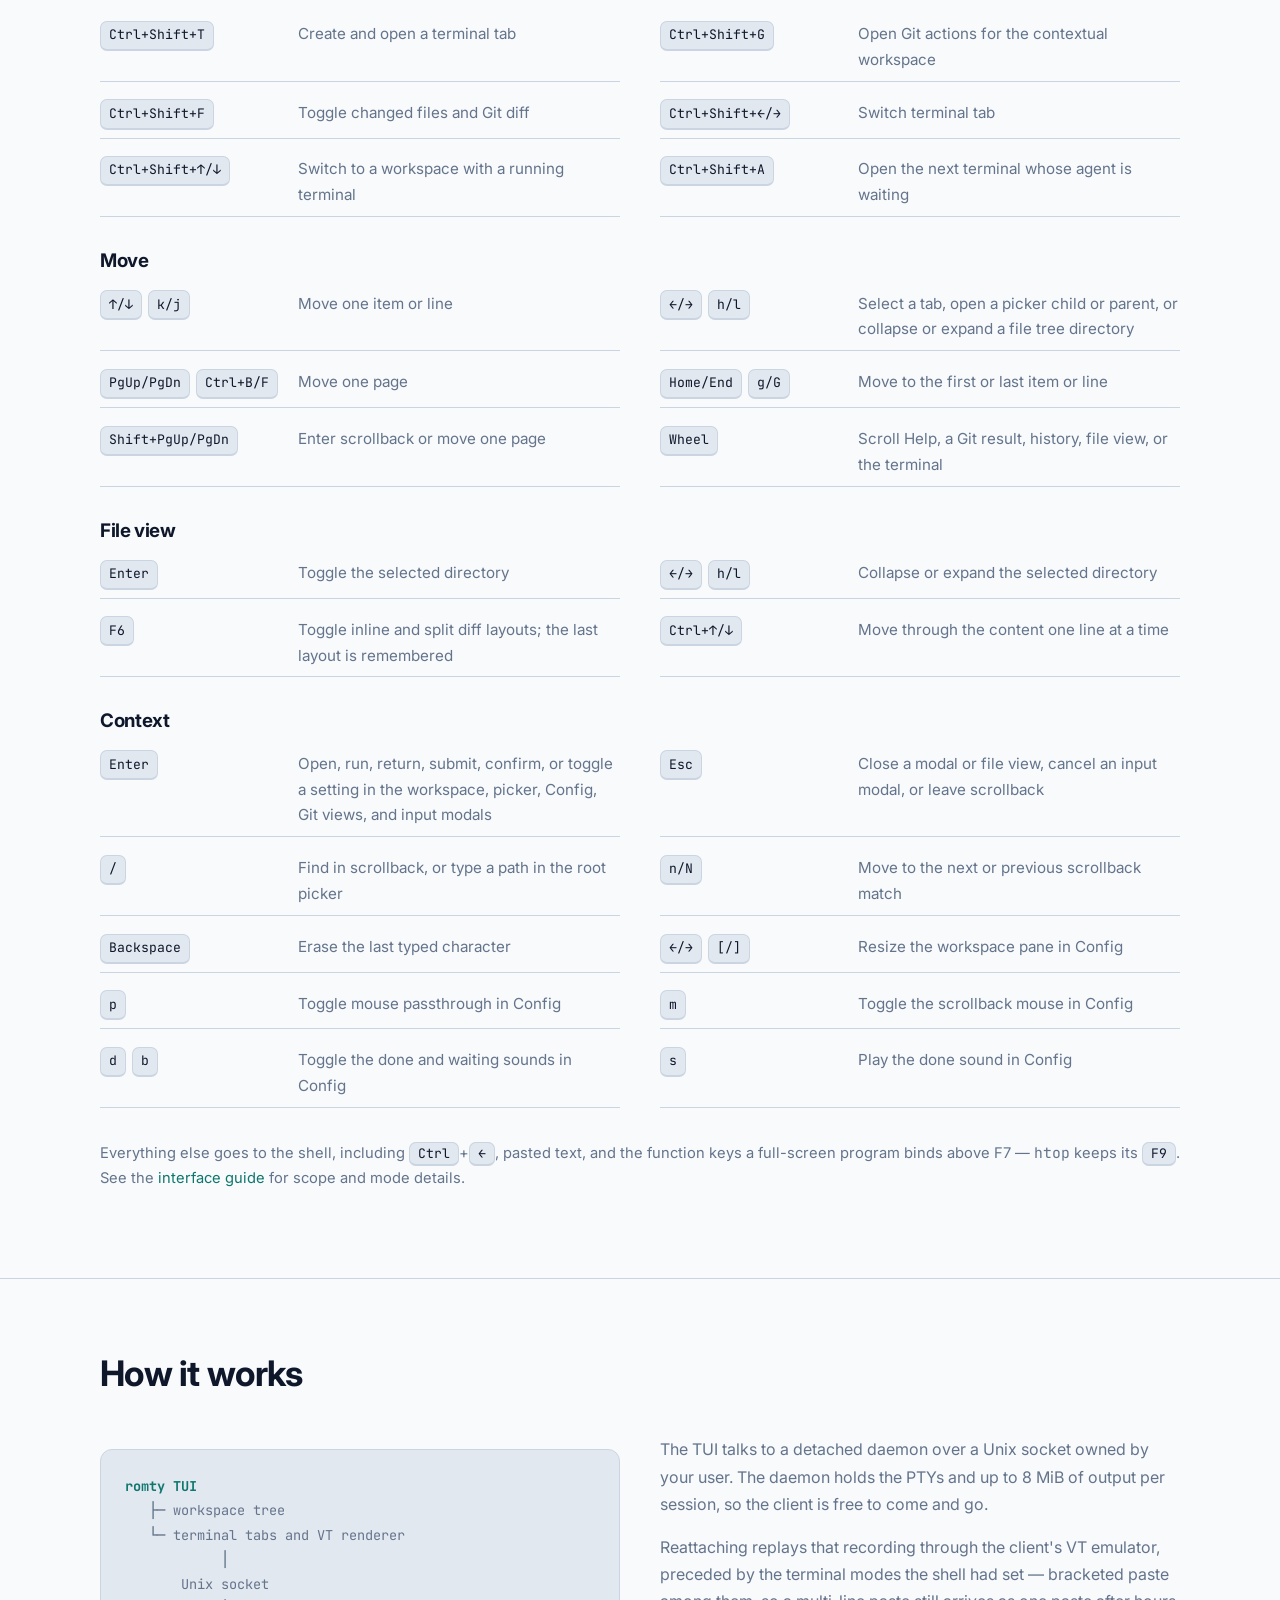
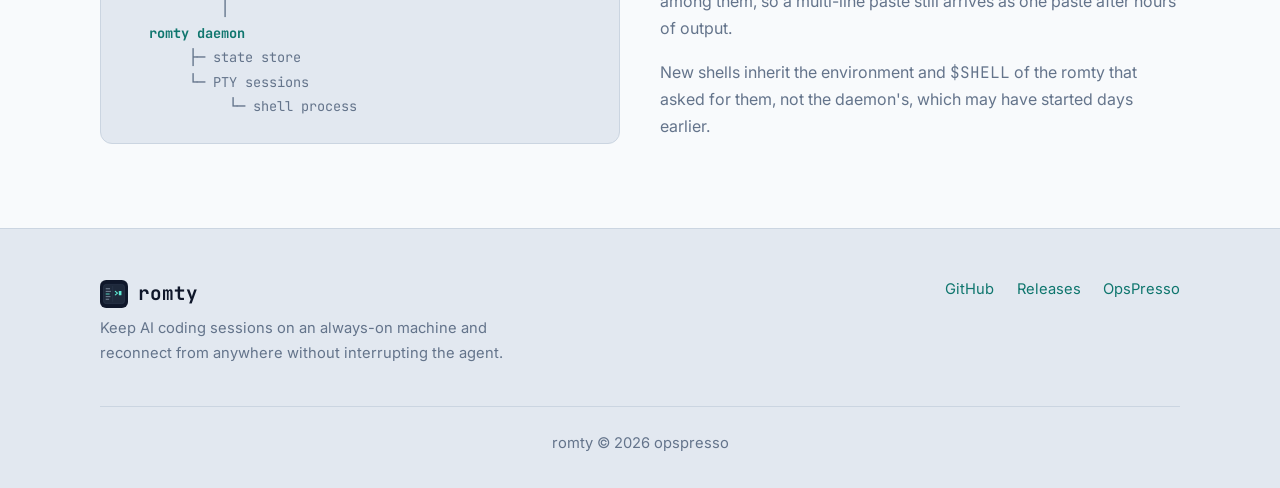
==== commit 3a338b2f: "docs(pages): show agent status, stop and resume, and Git features" ====
--- a/pages/index.html
+++ b/pages/index.html
@@ -286,6 +286,50 @@
           <span class="icon">
             <svg viewBox="0 0 24 24" aria-hidden="true">
               <circle cx="12" cy="12" r="9" />
+              <path d="M8 12l3 3 5-6" />
+            </svg>
+          </span>
+          <h3>Knows what each agent is doing</h3>
+          <p>
+            Claude Code, Codex, OpenCode, and Kiro CLI report work, questions, approvals, and
+            completion to their tab. <kbd>Ctrl+Shift+A</kbd> opens the next agent that is waiting
+            for you, and optional sounds announce it.
+          </p>
+        </div>
+        <div class="card">
+          <span class="icon">
+            <svg viewBox="0 0 24 24" aria-hidden="true">
+              <path d="M4 12a8 8 0 1 0 2.3-5.7" />
+              <path d="M4 4v4h4" />
+            </svg>
+          </span>
+          <h3>A stop is not the end</h3>
+          <p>
+            <code>romty stop</code> saves each tab's output and agent session. The next tab in
+            that workspace replays the output with the resume command already typed, and a
+            closed tab can be reopened the same way.
+          </p>
+        </div>
+        <div class="card">
+          <span class="icon">
+            <svg viewBox="0 0 24 24" aria-hidden="true">
+              <circle cx="6" cy="6" r="2" />
+              <circle cx="6" cy="18" r="2" />
+              <circle cx="18" cy="9" r="2" />
+              <path d="M6 8v8M18 11c0 4-6 3-11 6" />
+            </svg>
+          </span>
+          <h3>Git at a glance</h3>
+          <p>
+            Every workspace shows its branch, changes, and ahead or behind counts.
+            <kbd>Ctrl+Shift+G</kbd> runs status, fetch, pull, and push, and
+            <kbd>Ctrl+Shift+F</kbd> opens highlighted diffs of the changed files.
+          </p>
+        </div>
+        <div class="card">
+          <span class="icon">
+            <svg viewBox="0 0 24 24" aria-hidden="true">
+              <circle cx="12" cy="12" r="9" />
               <path d="M12 3a9 9 0 0 0 0 18z" fill="currentColor" stroke="none" />
             </svg>
           </span>
@@ -410,6 +454,7 @@
             <div class="key-row"><span class="caps"><kbd>n/N</kbd></span><span>Move to the next or previous scrollback match</span></div>
             <div class="key-row"><span class="caps"><kbd>Backspace</kbd></span><span>Erase the last typed character</span></div>
             <div class="key-row"><span class="caps"><kbd>←/→</kbd><kbd>[/]</kbd></span><span>Resize the workspace pane in Config</span></div>
+            <div class="key-row"><span class="caps"><kbd>p</kbd></span><span>Toggle mouse passthrough in Config</span></div>
             <div class="key-row"><span class="caps"><kbd>m</kbd></span><span>Toggle the scrollback mouse in Config</span></div>
             <div class="key-row"><span class="caps"><kbd>d</kbd><kbd>b</kbd></span><span>Toggle the done and waiting sounds in Config</span></div>
             <div class="key-row"><span class="caps"><kbd>s</kbd></span><span>Play the done sound in Config</span></div>
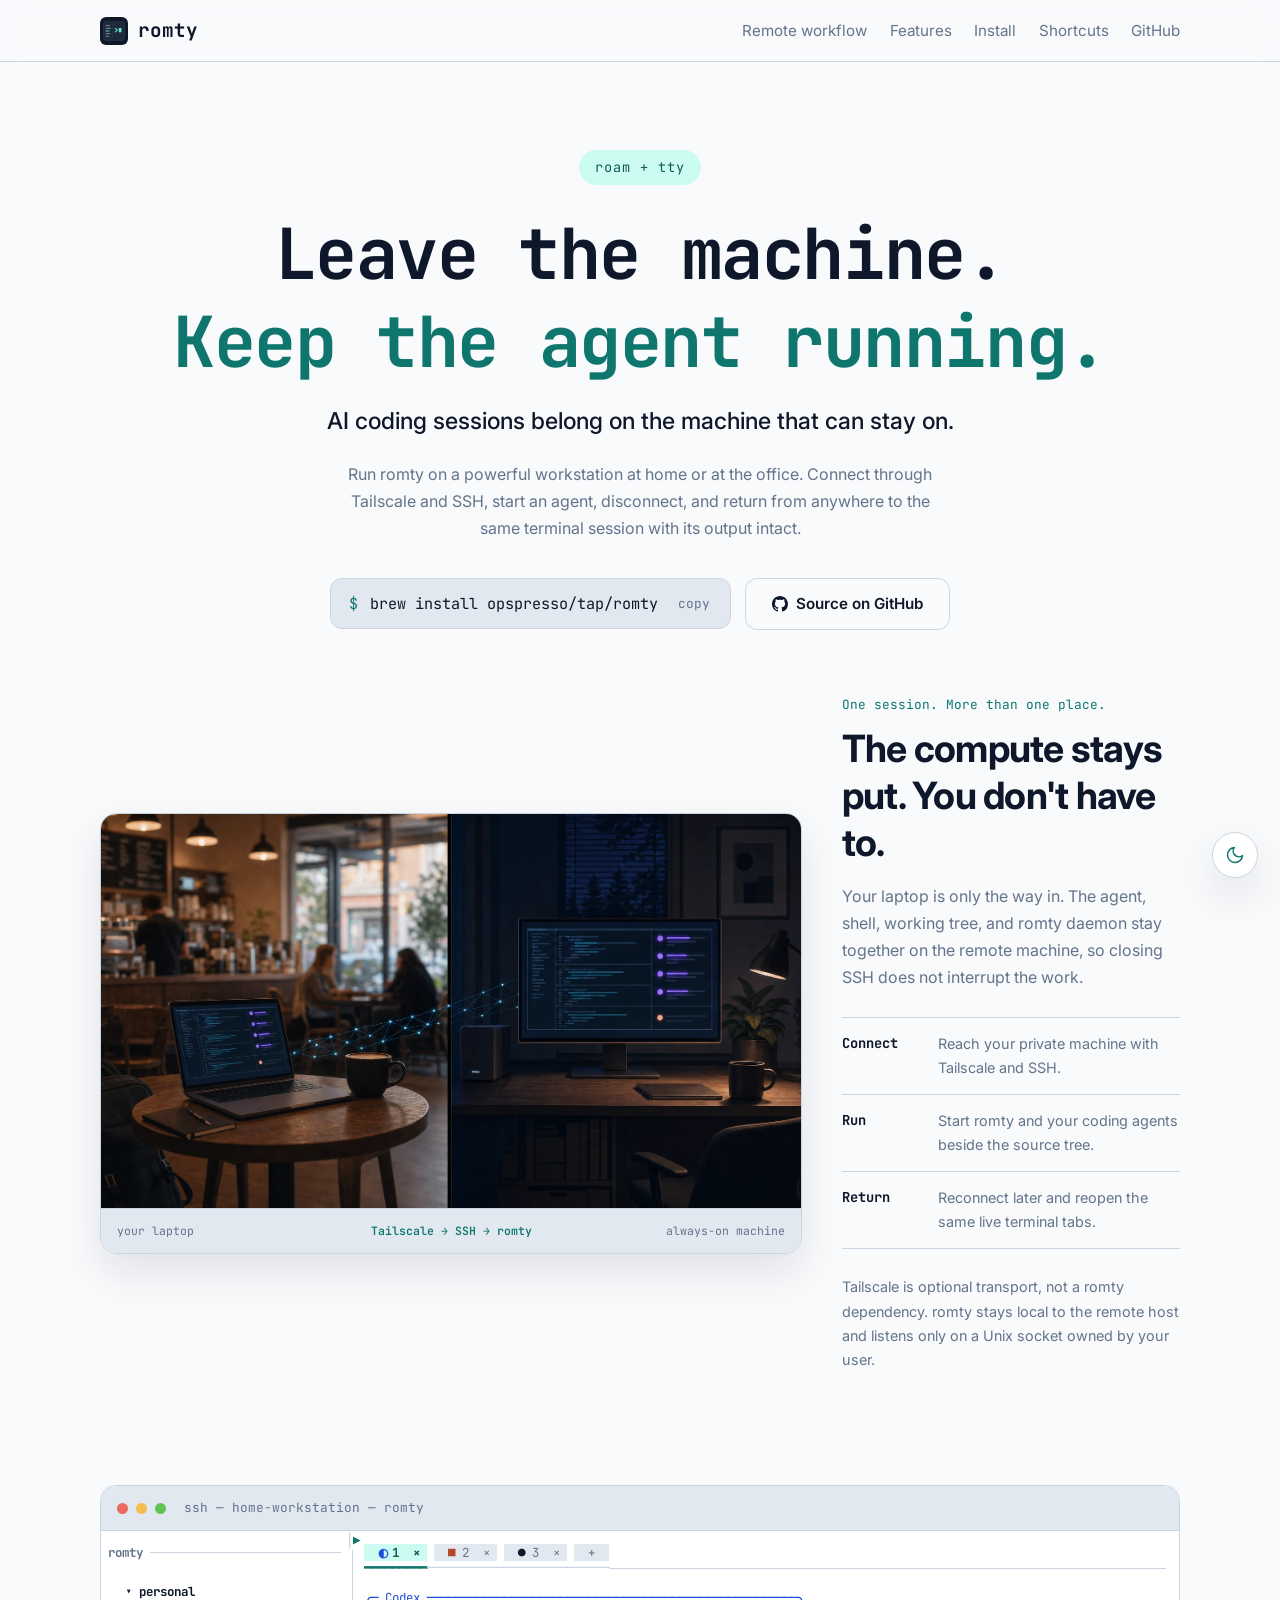
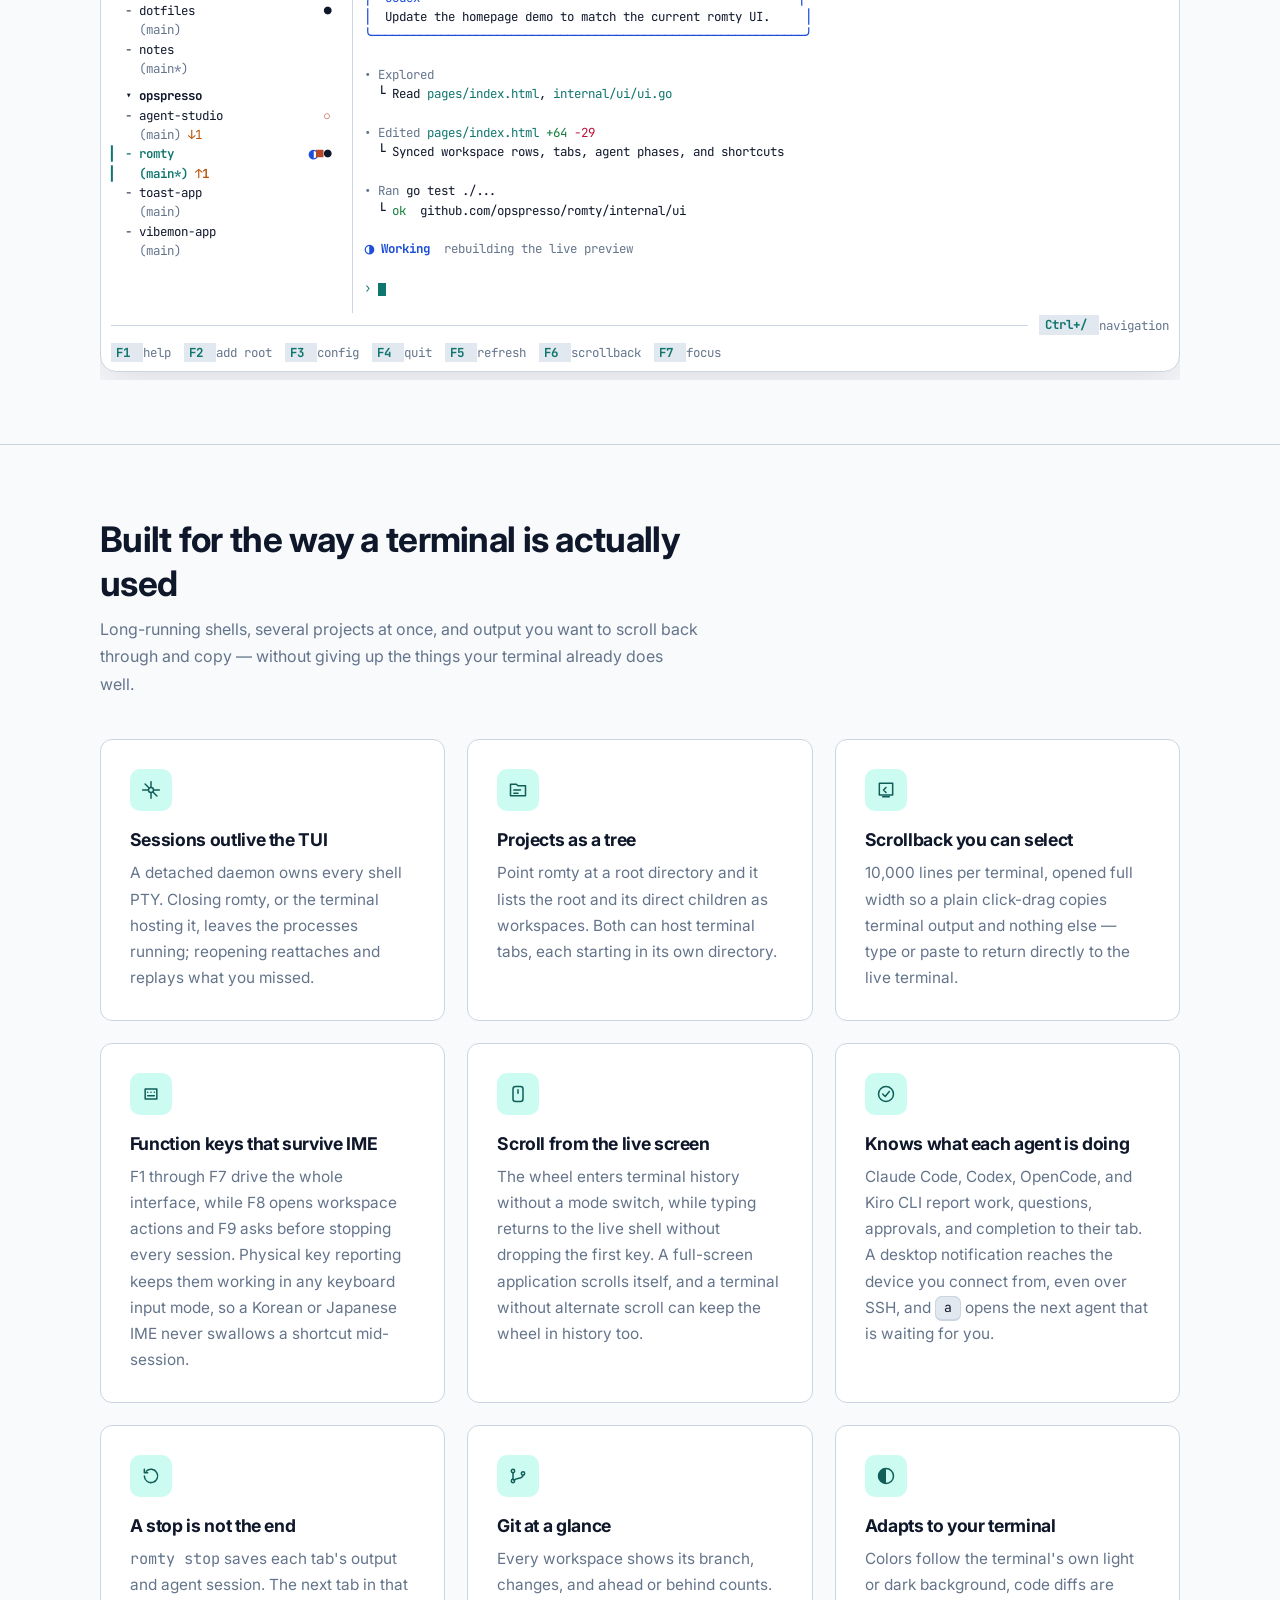
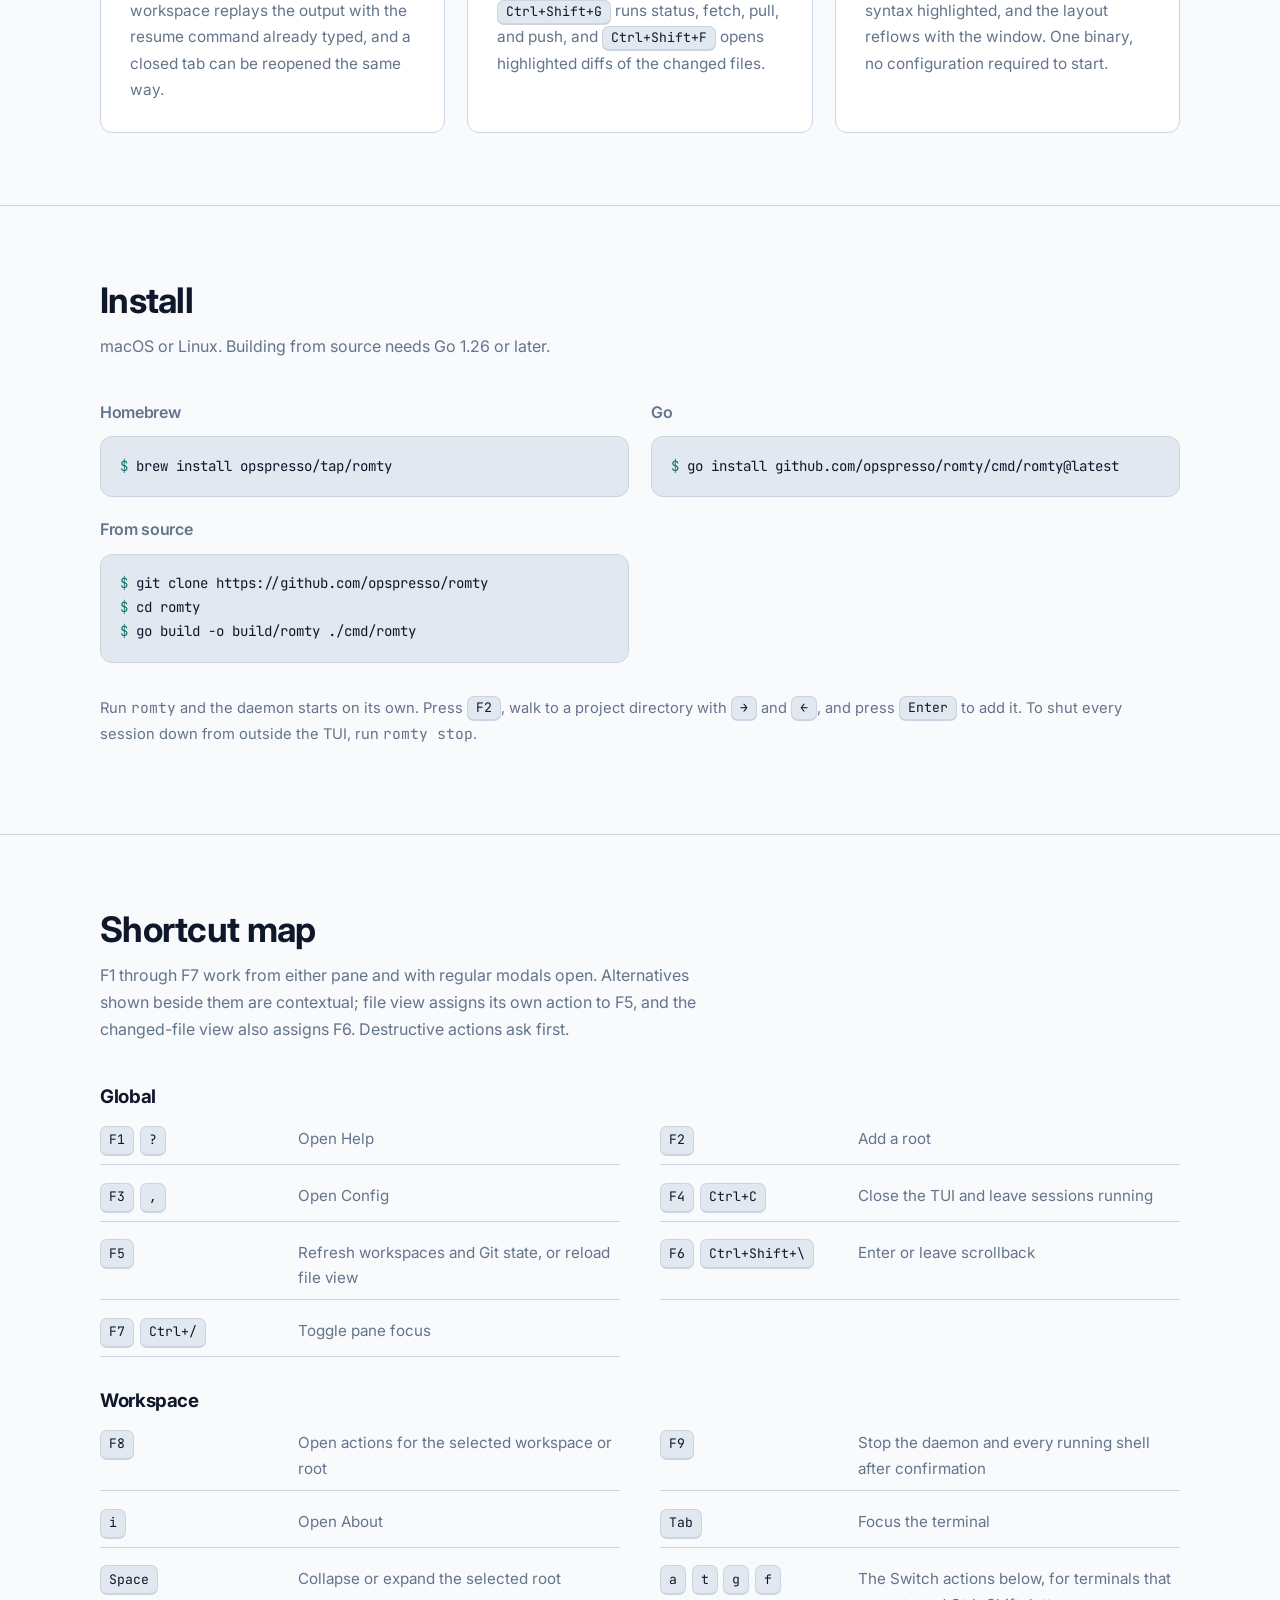
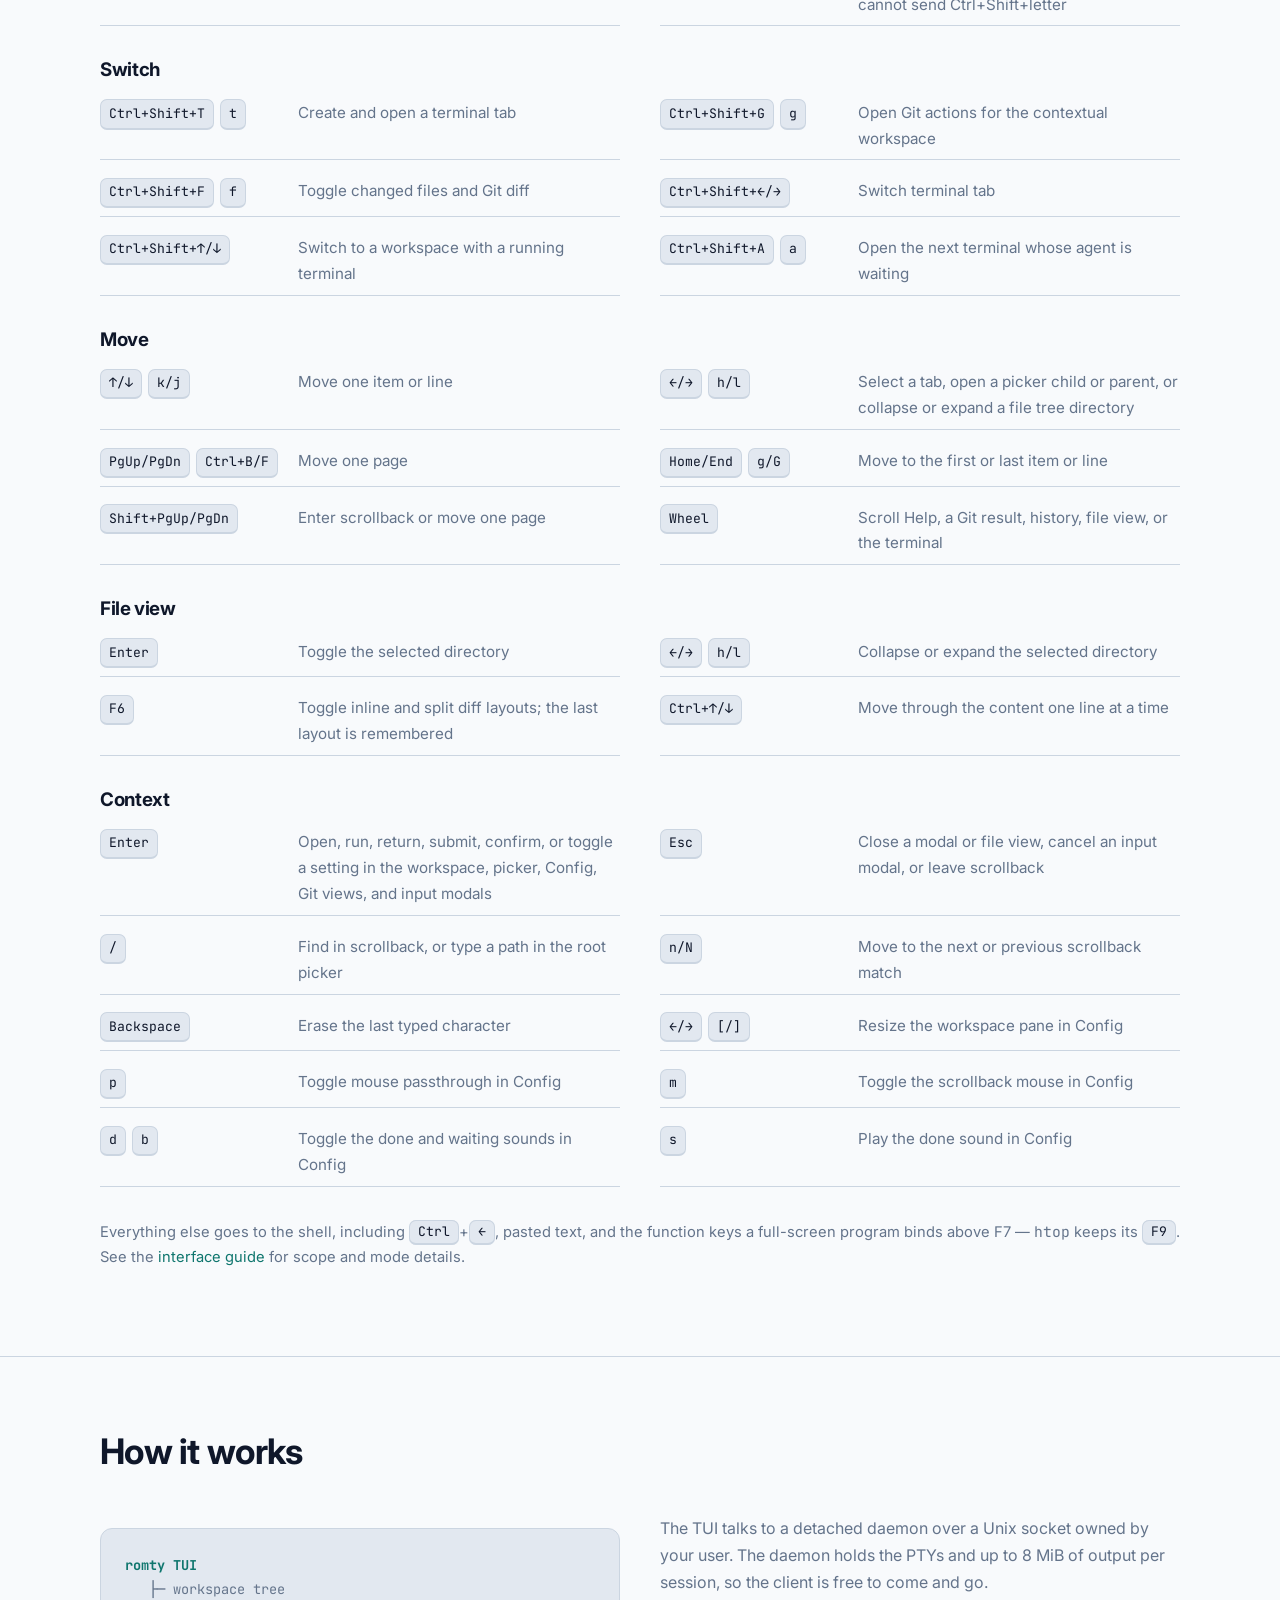
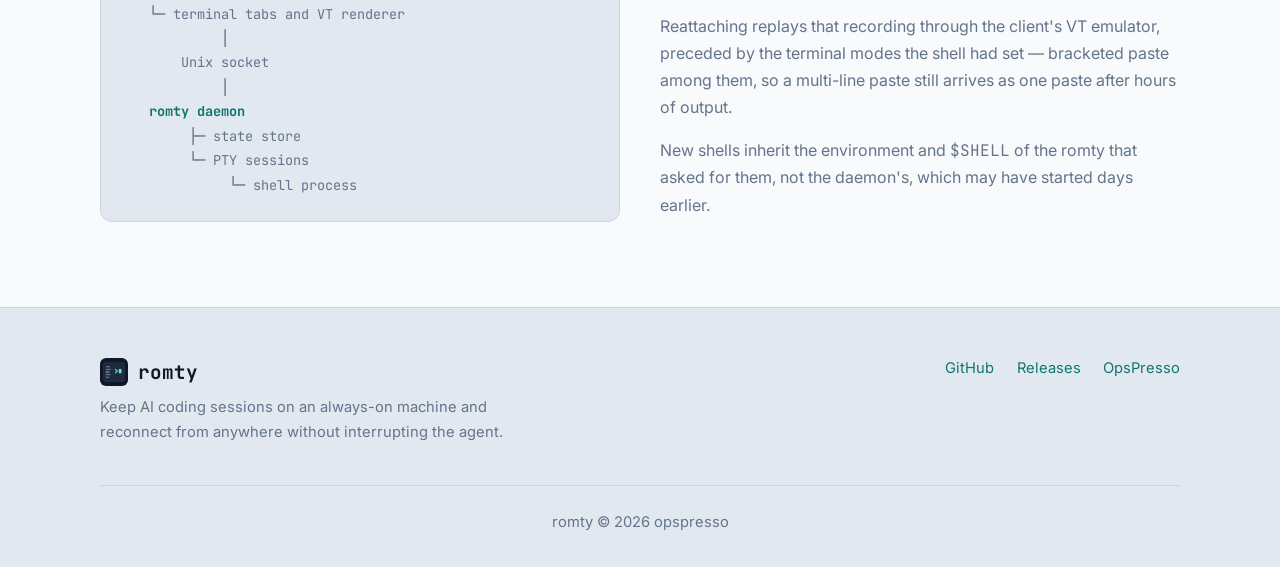
==== commit 05bd417b: "docs: describe attention alerts, tree letters, and the new flows Use one name per part of the screen" ====
--- a/pages/index.html
+++ b/pages/index.html
@@ -292,8 +292,8 @@
           <h3>Knows what each agent is doing</h3>
           <p>
             Claude Code, Codex, OpenCode, and Kiro CLI report work, questions, approvals, and
-            completion to their tab. <kbd>Ctrl+Shift+A</kbd> opens the next agent that is waiting
-            for you, and optional sounds announce it.
+            completion to their tab. A desktop notification reaches the device you connect from,
+            even over SSH, and <kbd>a</kbd> opens the next agent that is waiting for you.
           </p>
         </div>
         <div class="card">
@@ -408,18 +408,20 @@
             <div class="key-row"><span class="caps"><kbd>F9</kbd></span><span>Stop the daemon and every running shell after confirmation</span></div>
             <div class="key-row"><span class="caps"><kbd>i</kbd></span><span>Open About</span></div>
             <div class="key-row"><span class="caps"><kbd>Tab</kbd></span><span>Focus the terminal</span></div>
+            <div class="key-row"><span class="caps"><kbd>Space</kbd></span><span>Collapse or expand the selected root</span></div>
+            <div class="key-row"><span class="caps"><kbd>a</kbd><kbd>t</kbd><kbd>g</kbd><kbd>f</kbd></span><span>The Switch actions below, for terminals that cannot send Ctrl+Shift+letter</span></div>
           </div>
         </section>
 
         <section class="shortcut-group">
           <h3>Switch</h3>
           <div class="keys">
-            <div class="key-row"><span class="caps"><kbd>Ctrl+Shift+T</kbd></span><span>Create and open a terminal tab</span></div>
-            <div class="key-row"><span class="caps"><kbd>Ctrl+Shift+G</kbd></span><span>Open Git actions for the contextual workspace</span></div>
-            <div class="key-row"><span class="caps"><kbd>Ctrl+Shift+F</kbd></span><span>Toggle changed files and Git diff</span></div>
+            <div class="key-row"><span class="caps"><kbd>Ctrl+Shift+T</kbd><kbd>t</kbd></span><span>Create and open a terminal tab</span></div>
+            <div class="key-row"><span class="caps"><kbd>Ctrl+Shift+G</kbd><kbd>g</kbd></span><span>Open Git actions for the contextual workspace</span></div>
+            <div class="key-row"><span class="caps"><kbd>Ctrl+Shift+F</kbd><kbd>f</kbd></span><span>Toggle changed files and Git diff</span></div>
             <div class="key-row"><span class="caps"><kbd>Ctrl+Shift+←/→</kbd></span><span>Switch terminal tab</span></div>
             <div class="key-row"><span class="caps"><kbd>Ctrl+Shift+↑/↓</kbd></span><span>Switch to a workspace with a running terminal</span></div>
-            <div class="key-row"><span class="caps"><kbd>Ctrl+Shift+A</kbd></span><span>Open the next terminal whose agent is waiting</span></div>
+            <div class="key-row"><span class="caps"><kbd>Ctrl+Shift+A</kbd><kbd>a</kbd></span><span>Open the next terminal whose agent is waiting</span></div>
           </div>
         </section>
 
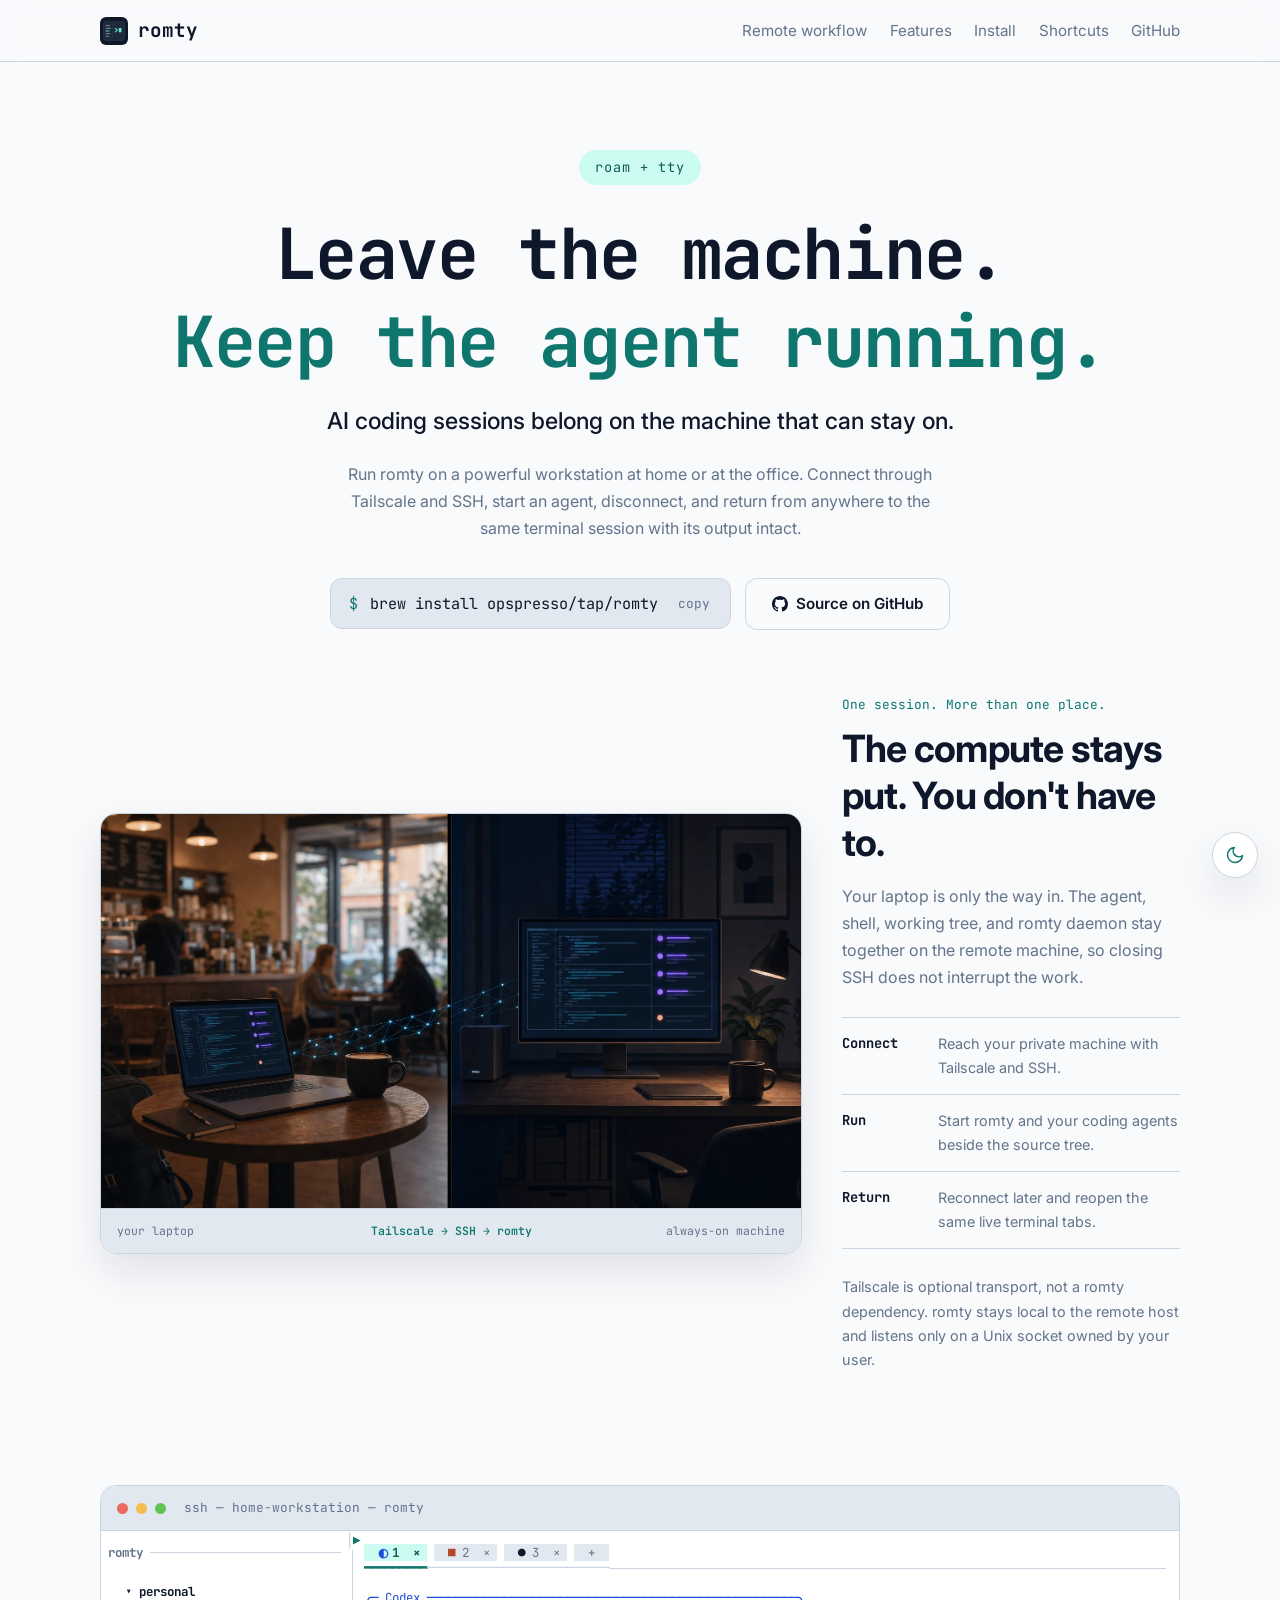
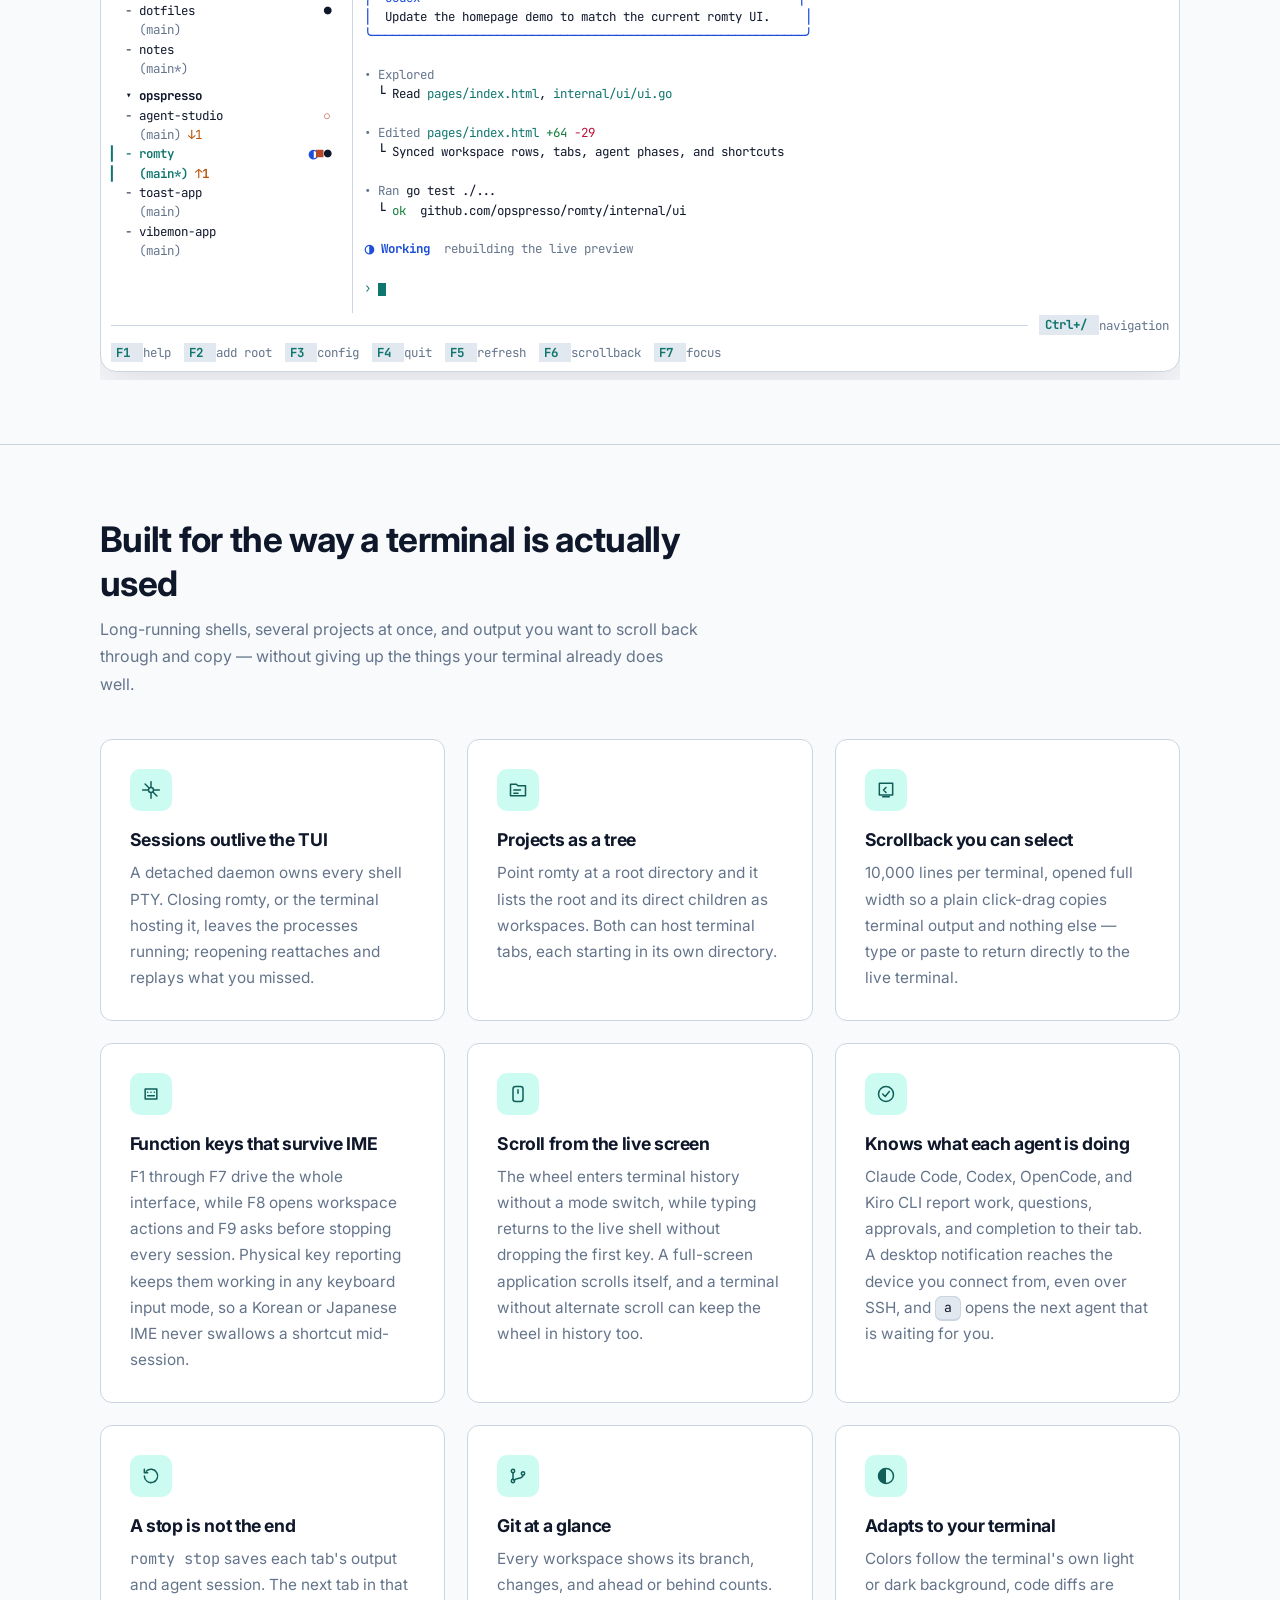
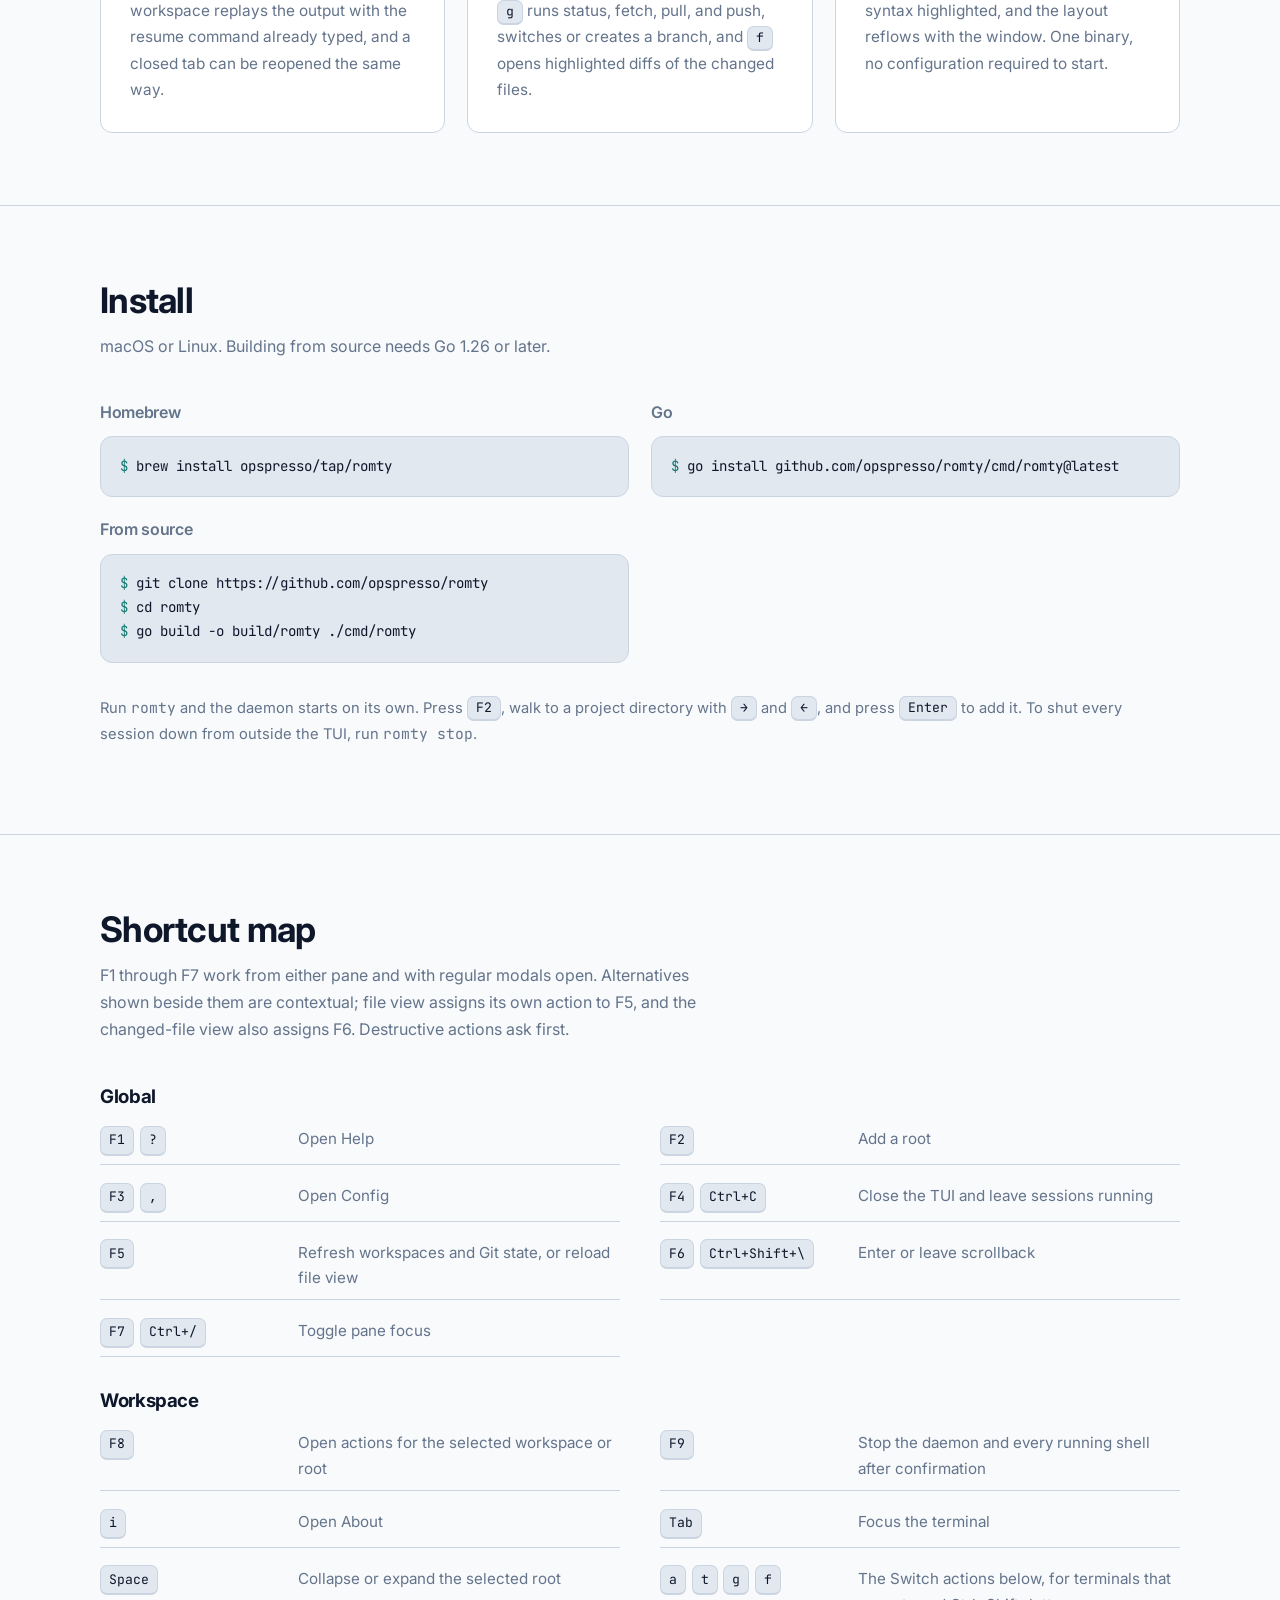
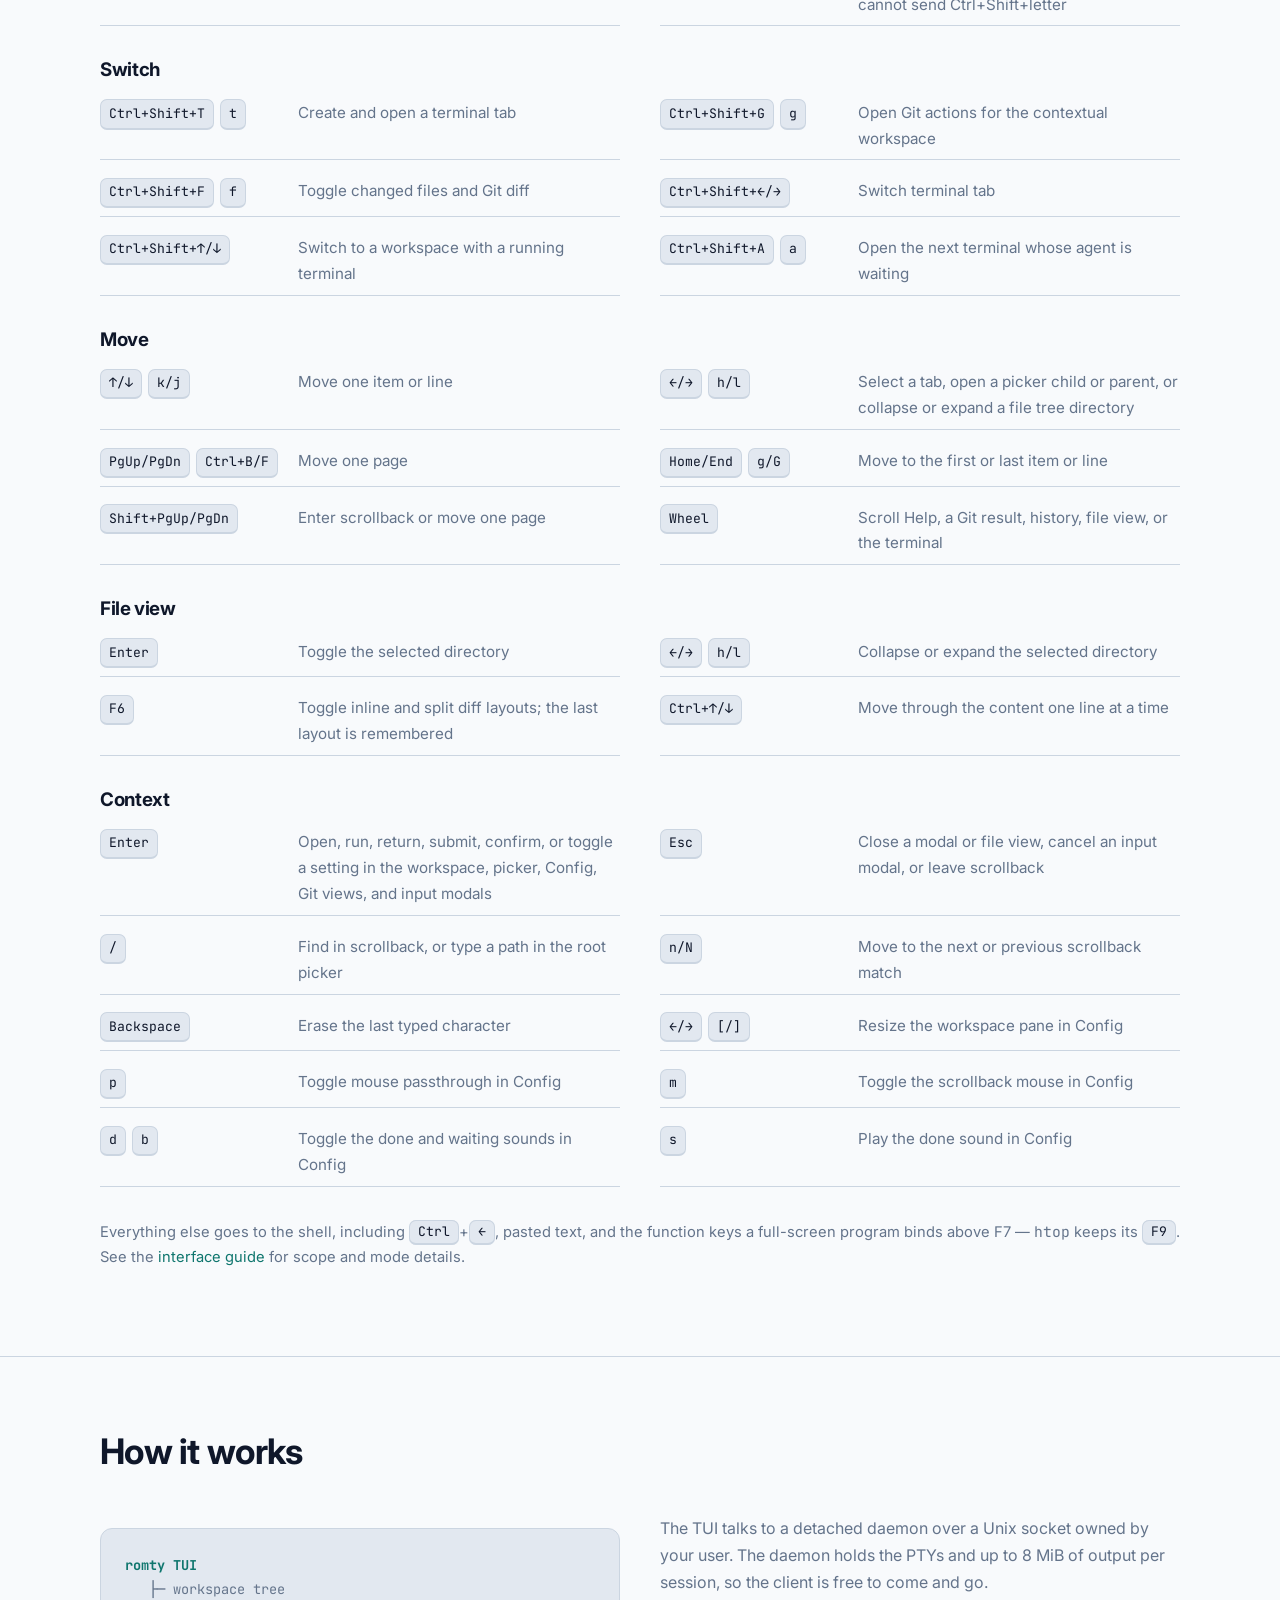
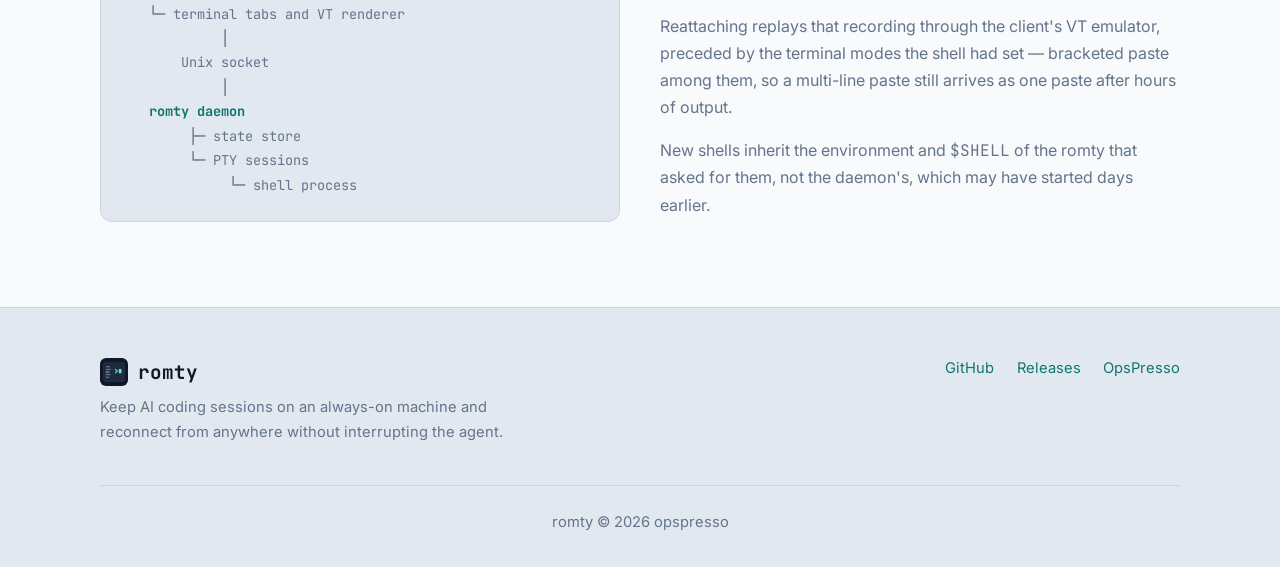
==== commit e4722f17: "docs: describe grouped actions, branch switching and daemon recovery" ====
--- a/pages/index.html
+++ b/pages/index.html
@@ -322,8 +322,8 @@
           <h3>Git at a glance</h3>
           <p>
             Every workspace shows its branch, changes, and ahead or behind counts.
-            <kbd>Ctrl+Shift+G</kbd> runs status, fetch, pull, and push, and
-            <kbd>Ctrl+Shift+F</kbd> opens highlighted diffs of the changed files.
+            <kbd>g</kbd> runs status, fetch, pull, and push, switches or creates a branch, and
+            <kbd>f</kbd> opens highlighted diffs of the changed files.
           </p>
         </div>
         <div class="card">
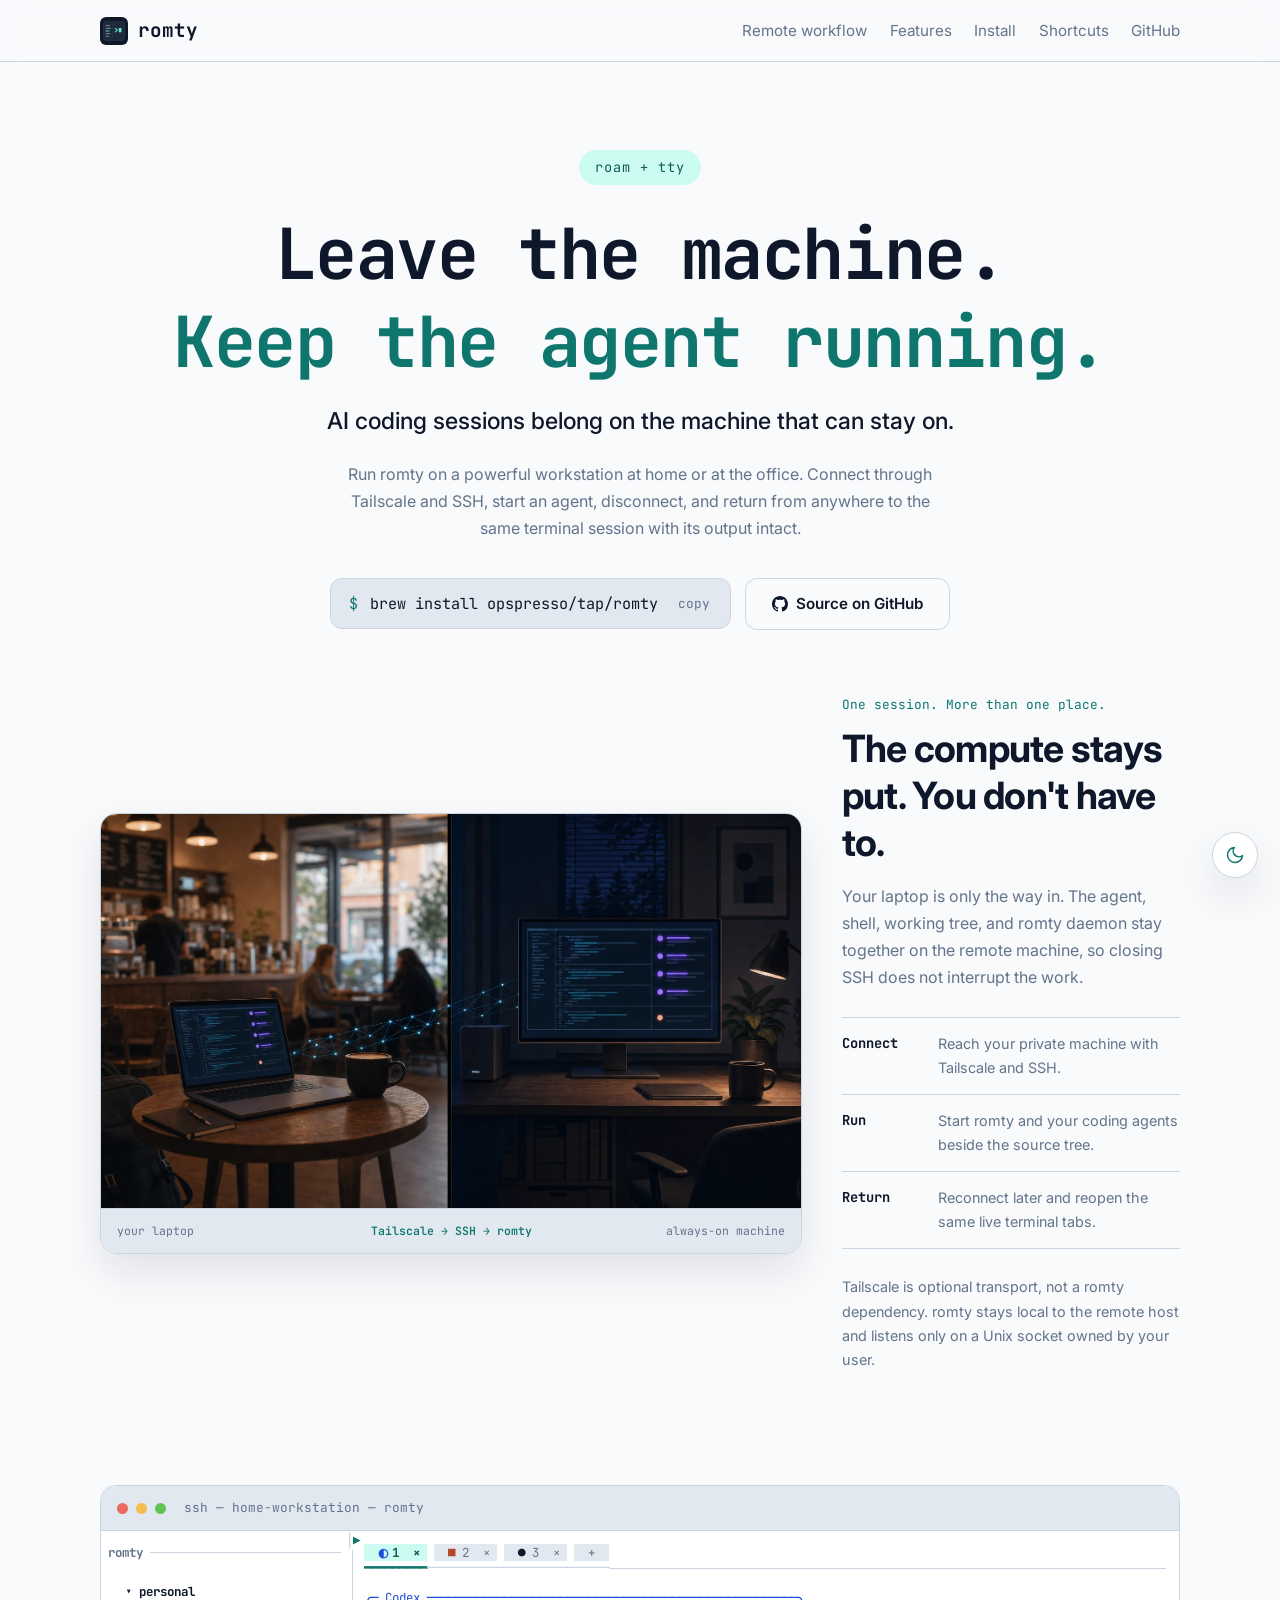
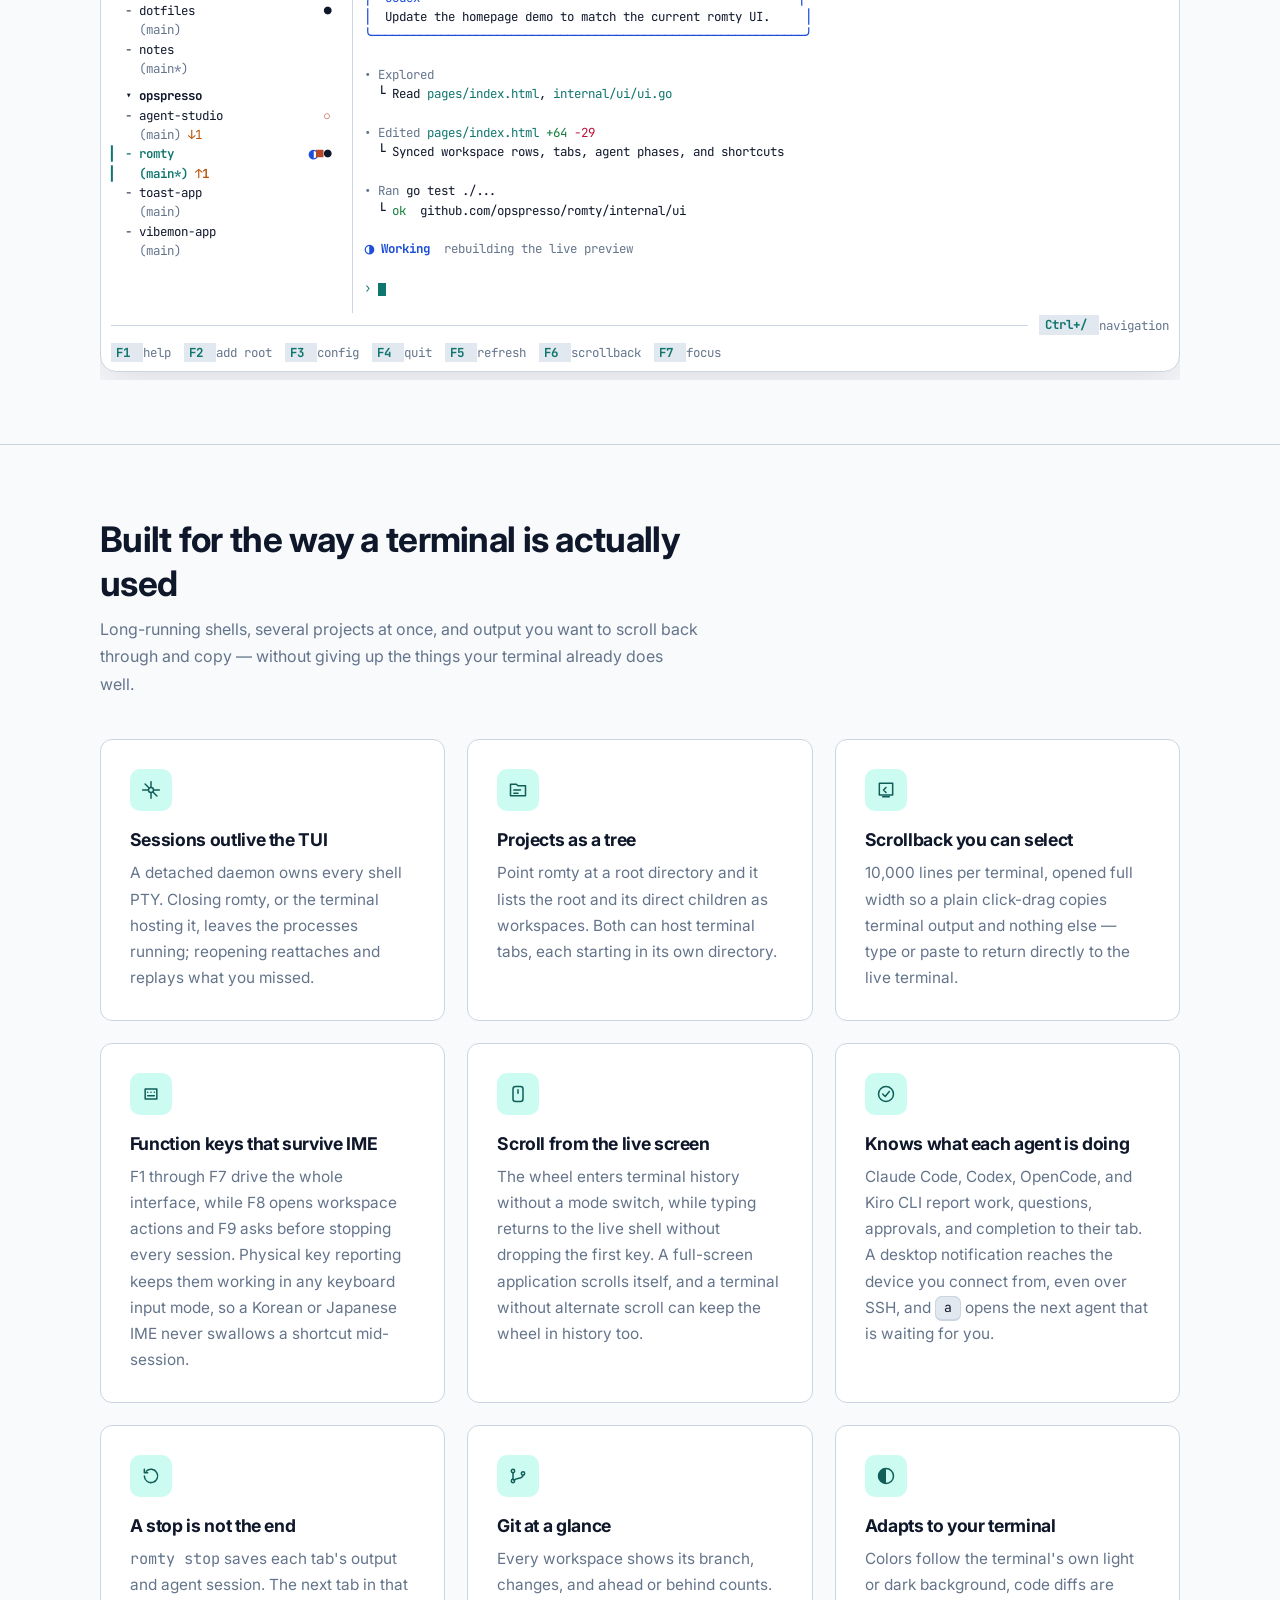
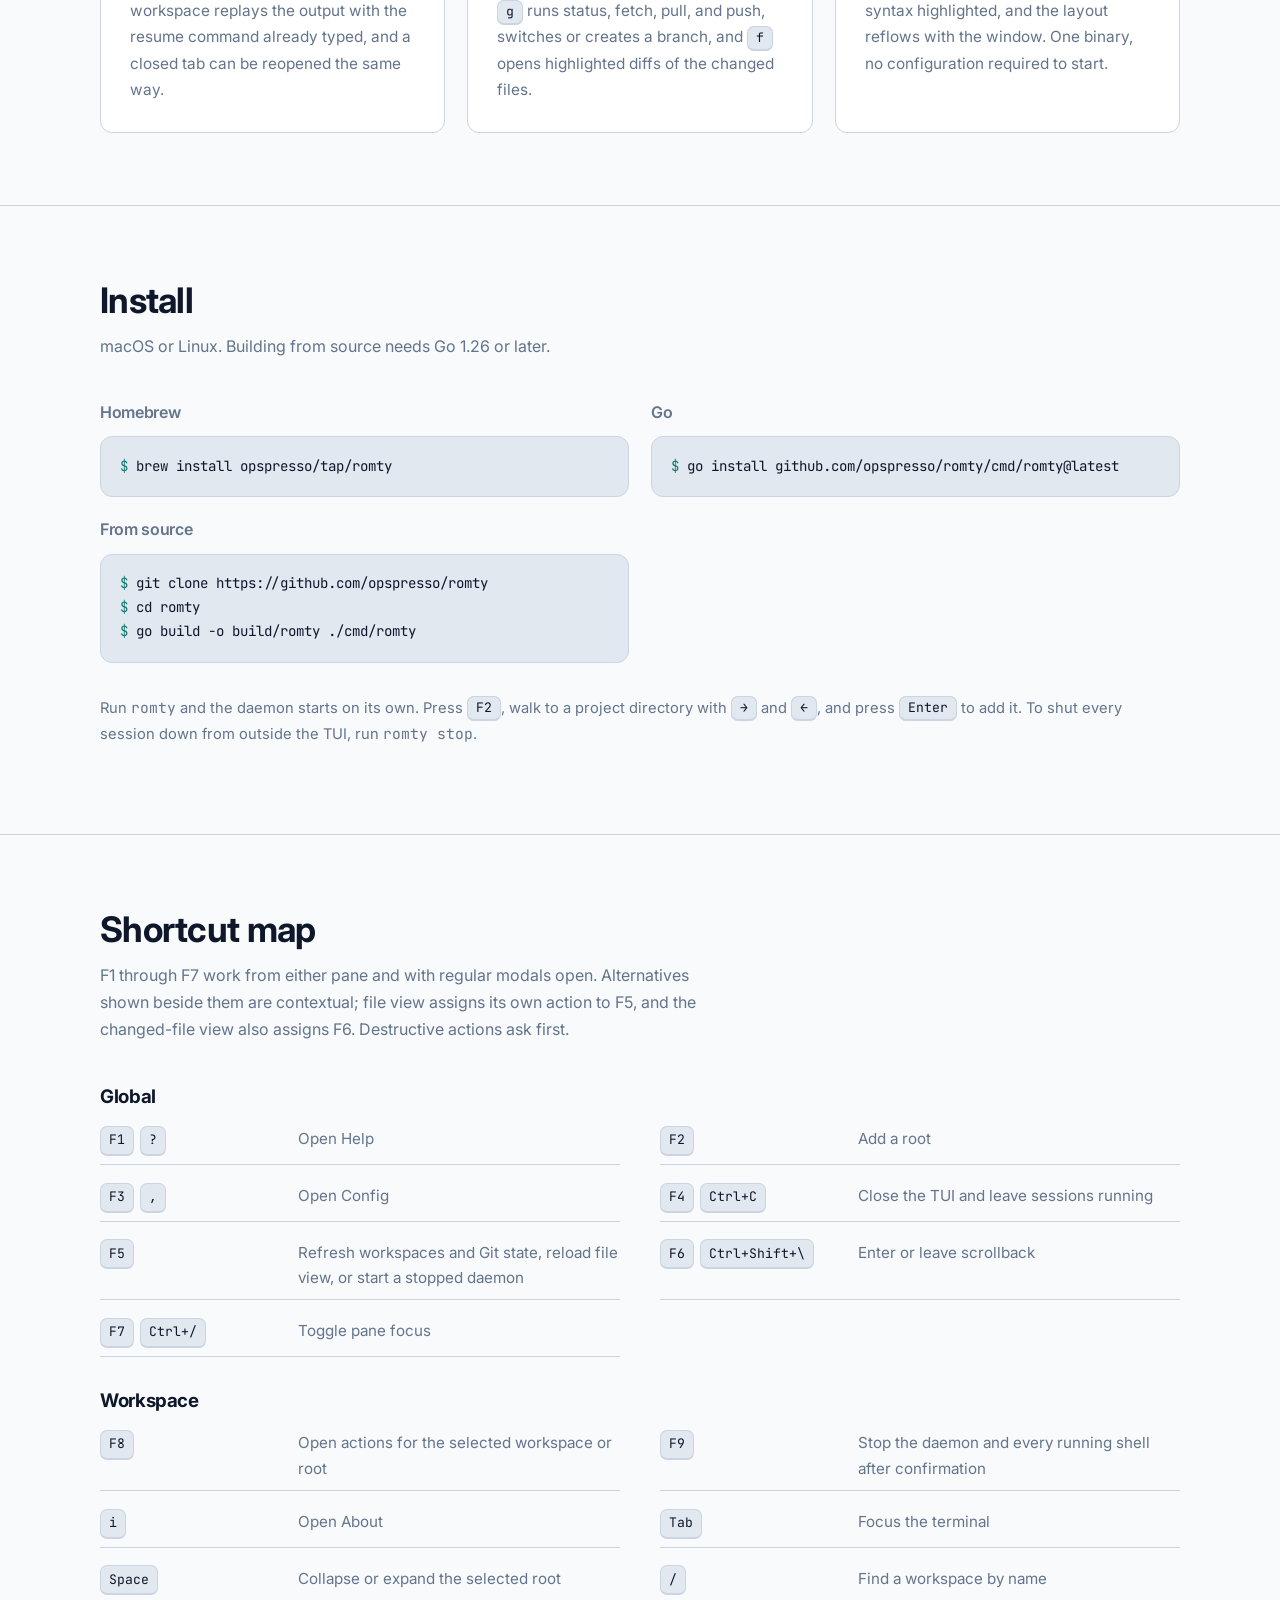
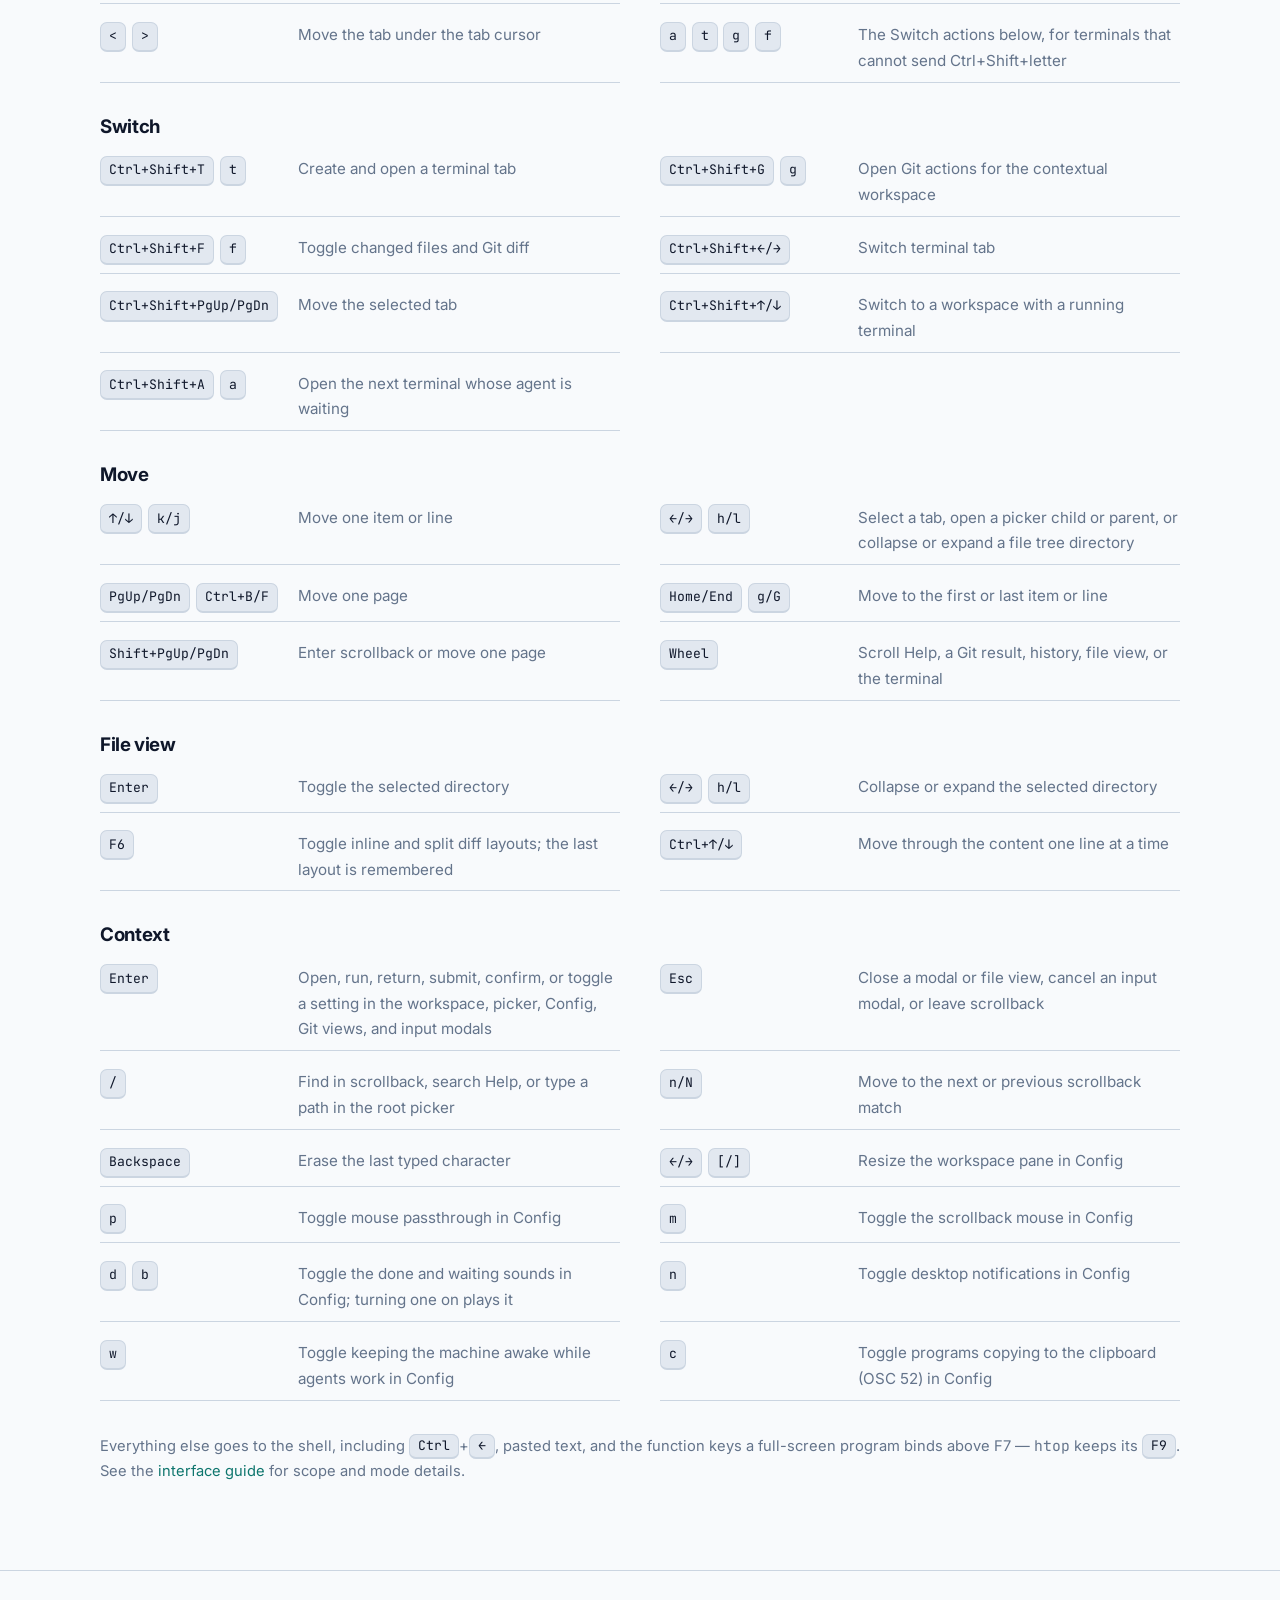
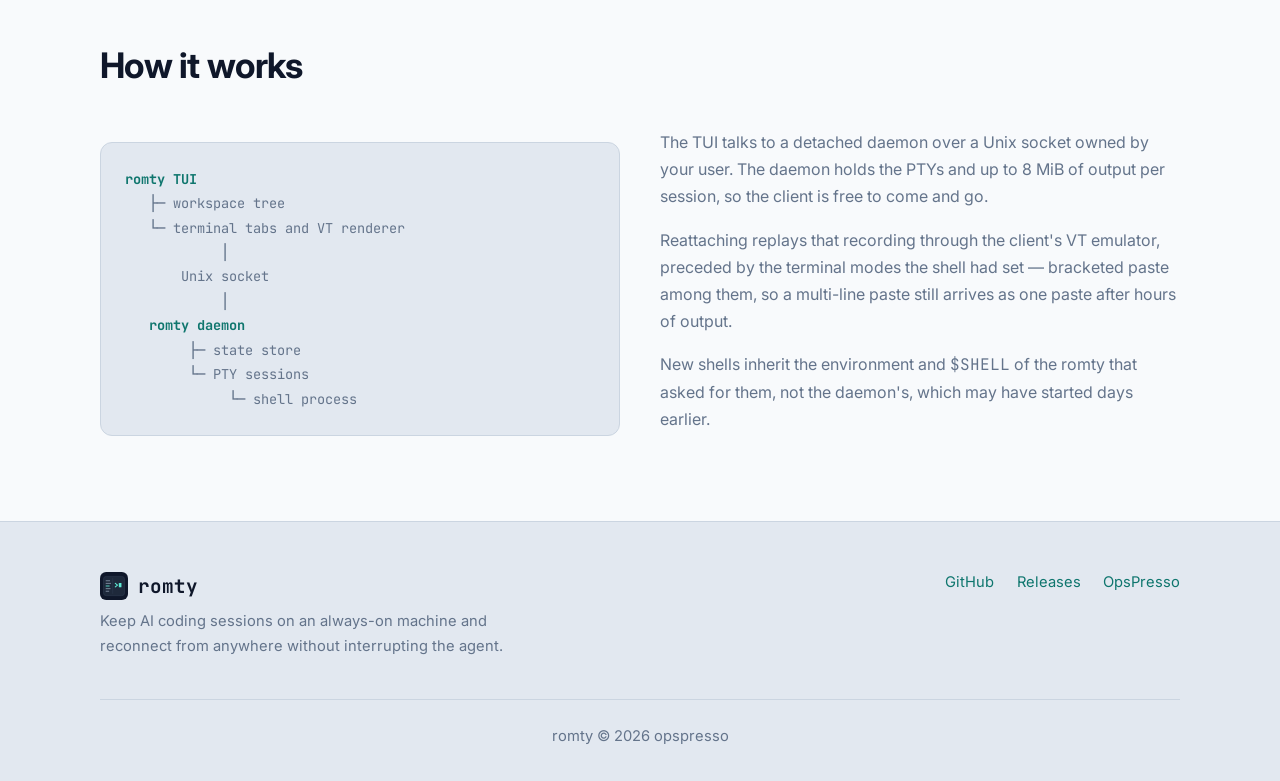
==== commit 52bc5139: "docs: bring every guide in line with v0.49.0 - development.md lists protocols 1 to 10 with move_tab " ====
--- a/pages/index.html
+++ b/pages/index.html
@@ -395,7 +395,7 @@
             <div class="key-row"><span class="caps"><kbd>F2</kbd></span><span>Add a root</span></div>
             <div class="key-row"><span class="caps"><kbd>F3</kbd><kbd>,</kbd></span><span>Open Config</span></div>
             <div class="key-row"><span class="caps"><kbd>F4</kbd><kbd>Ctrl+C</kbd></span><span>Close the TUI and leave sessions running</span></div>
-            <div class="key-row"><span class="caps"><kbd>F5</kbd></span><span>Refresh workspaces and Git state, or reload file view</span></div>
+            <div class="key-row"><span class="caps"><kbd>F5</kbd></span><span>Refresh workspaces and Git state, reload file view, or start a stopped daemon</span></div>
             <div class="key-row"><span class="caps"><kbd>F6</kbd><kbd>Ctrl+Shift+\</kbd></span><span>Enter or leave scrollback</span></div>
             <div class="key-row"><span class="caps"><kbd>F7</kbd><kbd>Ctrl+/</kbd></span><span>Toggle pane focus</span></div>
           </div>
@@ -409,6 +409,8 @@
             <div class="key-row"><span class="caps"><kbd>i</kbd></span><span>Open About</span></div>
             <div class="key-row"><span class="caps"><kbd>Tab</kbd></span><span>Focus the terminal</span></div>
             <div class="key-row"><span class="caps"><kbd>Space</kbd></span><span>Collapse or expand the selected root</span></div>
+            <div class="key-row"><span class="caps"><kbd>/</kbd></span><span>Find a workspace by name</span></div>
+            <div class="key-row"><span class="caps"><kbd>&lt;</kbd><kbd>&gt;</kbd></span><span>Move the tab under the tab cursor</span></div>
             <div class="key-row"><span class="caps"><kbd>a</kbd><kbd>t</kbd><kbd>g</kbd><kbd>f</kbd></span><span>The Switch actions below, for terminals that cannot send Ctrl+Shift+letter</span></div>
           </div>
         </section>
@@ -420,6 +422,7 @@
             <div class="key-row"><span class="caps"><kbd>Ctrl+Shift+G</kbd><kbd>g</kbd></span><span>Open Git actions for the contextual workspace</span></div>
             <div class="key-row"><span class="caps"><kbd>Ctrl+Shift+F</kbd><kbd>f</kbd></span><span>Toggle changed files and Git diff</span></div>
             <div class="key-row"><span class="caps"><kbd>Ctrl+Shift+←/→</kbd></span><span>Switch terminal tab</span></div>
+            <div class="key-row"><span class="caps"><kbd>Ctrl+Shift+PgUp/PgDn</kbd></span><span>Move the selected tab</span></div>
             <div class="key-row"><span class="caps"><kbd>Ctrl+Shift+↑/↓</kbd></span><span>Switch to a workspace with a running terminal</span></div>
             <div class="key-row"><span class="caps"><kbd>Ctrl+Shift+A</kbd><kbd>a</kbd></span><span>Open the next terminal whose agent is waiting</span></div>
           </div>
@@ -452,14 +455,16 @@
           <div class="keys">
             <div class="key-row"><span class="caps"><kbd>Enter</kbd></span><span>Open, run, return, submit, confirm, or toggle a setting in the workspace, picker, Config, Git views, and input modals</span></div>
             <div class="key-row"><span class="caps"><kbd>Esc</kbd></span><span>Close a modal or file view, cancel an input modal, or leave scrollback</span></div>
-            <div class="key-row"><span class="caps"><kbd>/</kbd></span><span>Find in scrollback, or type a path in the root picker</span></div>
+            <div class="key-row"><span class="caps"><kbd>/</kbd></span><span>Find in scrollback, search Help, or type a path in the root picker</span></div>
             <div class="key-row"><span class="caps"><kbd>n/N</kbd></span><span>Move to the next or previous scrollback match</span></div>
             <div class="key-row"><span class="caps"><kbd>Backspace</kbd></span><span>Erase the last typed character</span></div>
             <div class="key-row"><span class="caps"><kbd>←/→</kbd><kbd>[/]</kbd></span><span>Resize the workspace pane in Config</span></div>
             <div class="key-row"><span class="caps"><kbd>p</kbd></span><span>Toggle mouse passthrough in Config</span></div>
             <div class="key-row"><span class="caps"><kbd>m</kbd></span><span>Toggle the scrollback mouse in Config</span></div>
-            <div class="key-row"><span class="caps"><kbd>d</kbd><kbd>b</kbd></span><span>Toggle the done and waiting sounds in Config</span></div>
-            <div class="key-row"><span class="caps"><kbd>s</kbd></span><span>Play the done sound in Config</span></div>
+            <div class="key-row"><span class="caps"><kbd>d</kbd><kbd>b</kbd></span><span>Toggle the done and waiting sounds in Config; turning one on plays it</span></div>
+            <div class="key-row"><span class="caps"><kbd>n</kbd></span><span>Toggle desktop notifications in Config</span></div>
+            <div class="key-row"><span class="caps"><kbd>w</kbd></span><span>Toggle keeping the machine awake while agents work in Config</span></div>
+            <div class="key-row"><span class="caps"><kbd>c</kbd></span><span>Toggle programs copying to the clipboard (OSC 52) in Config</span></div>
           </div>
         </section>
       </div>
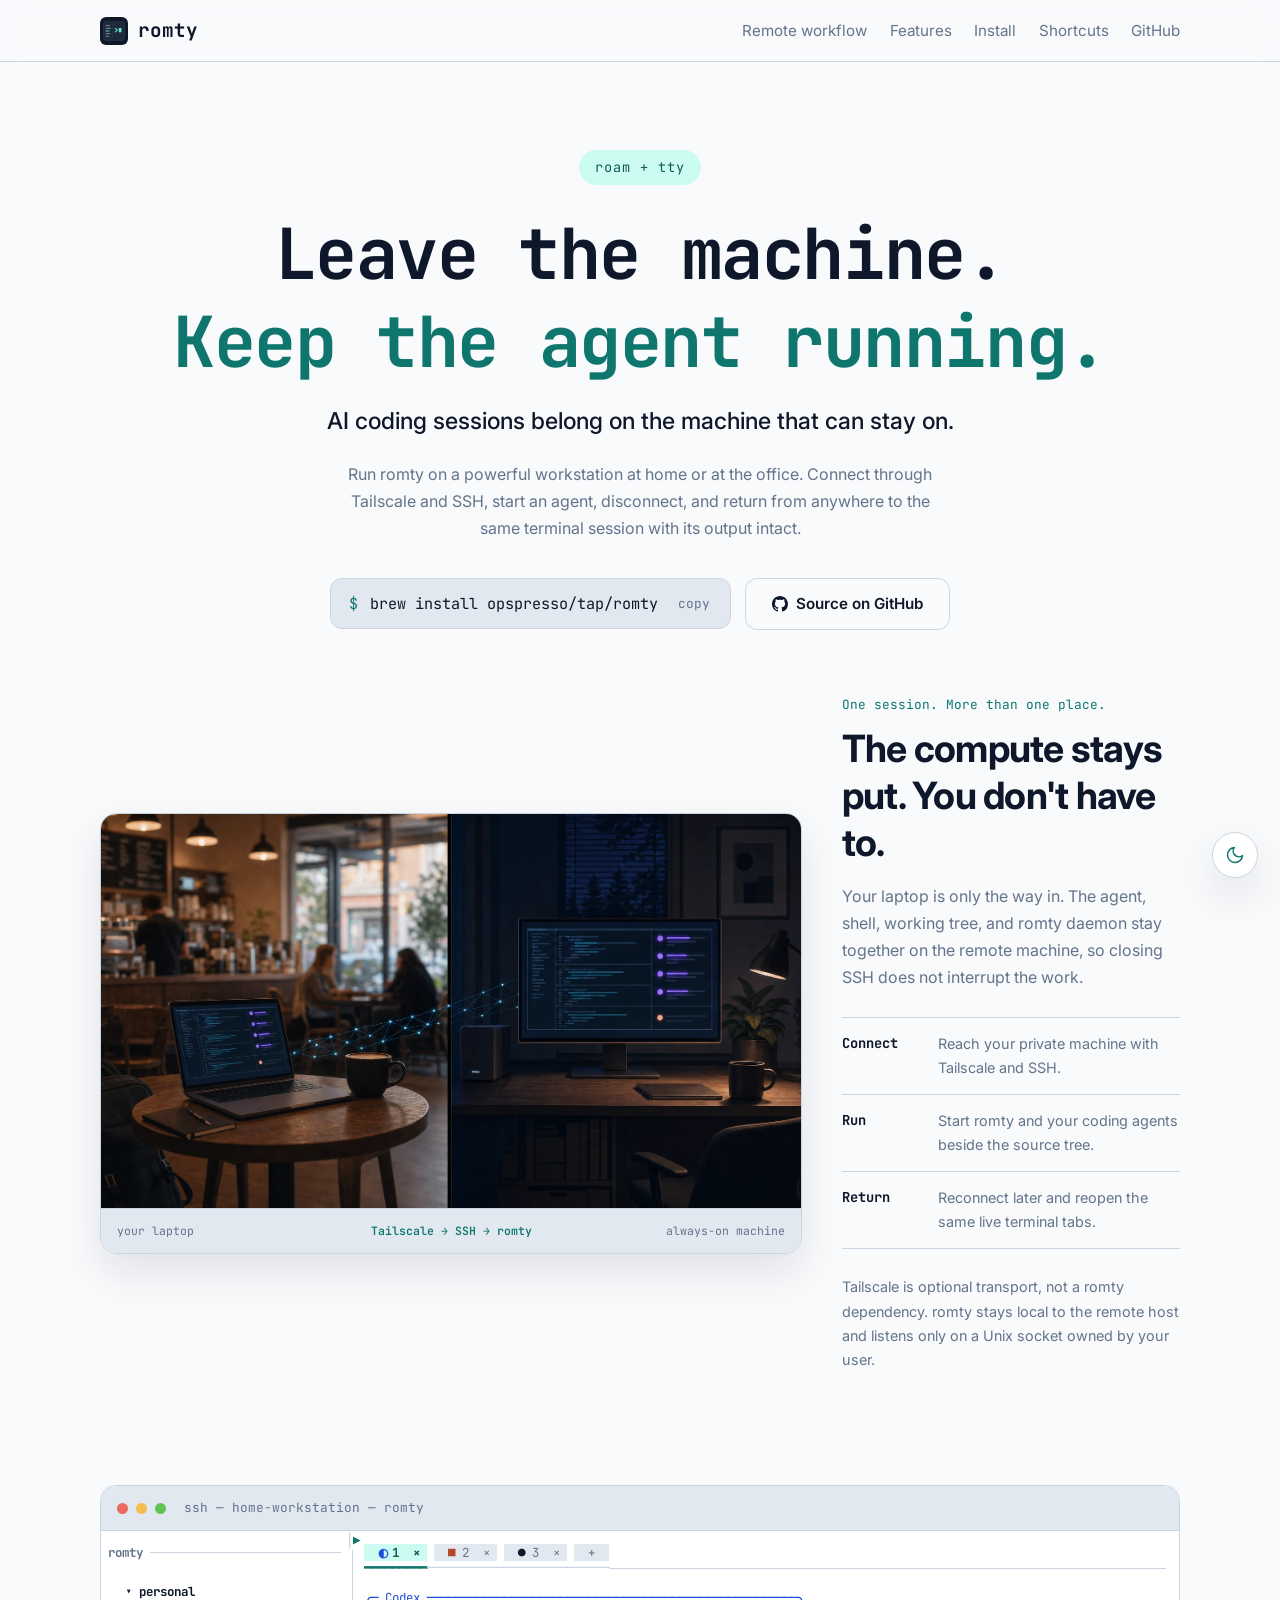
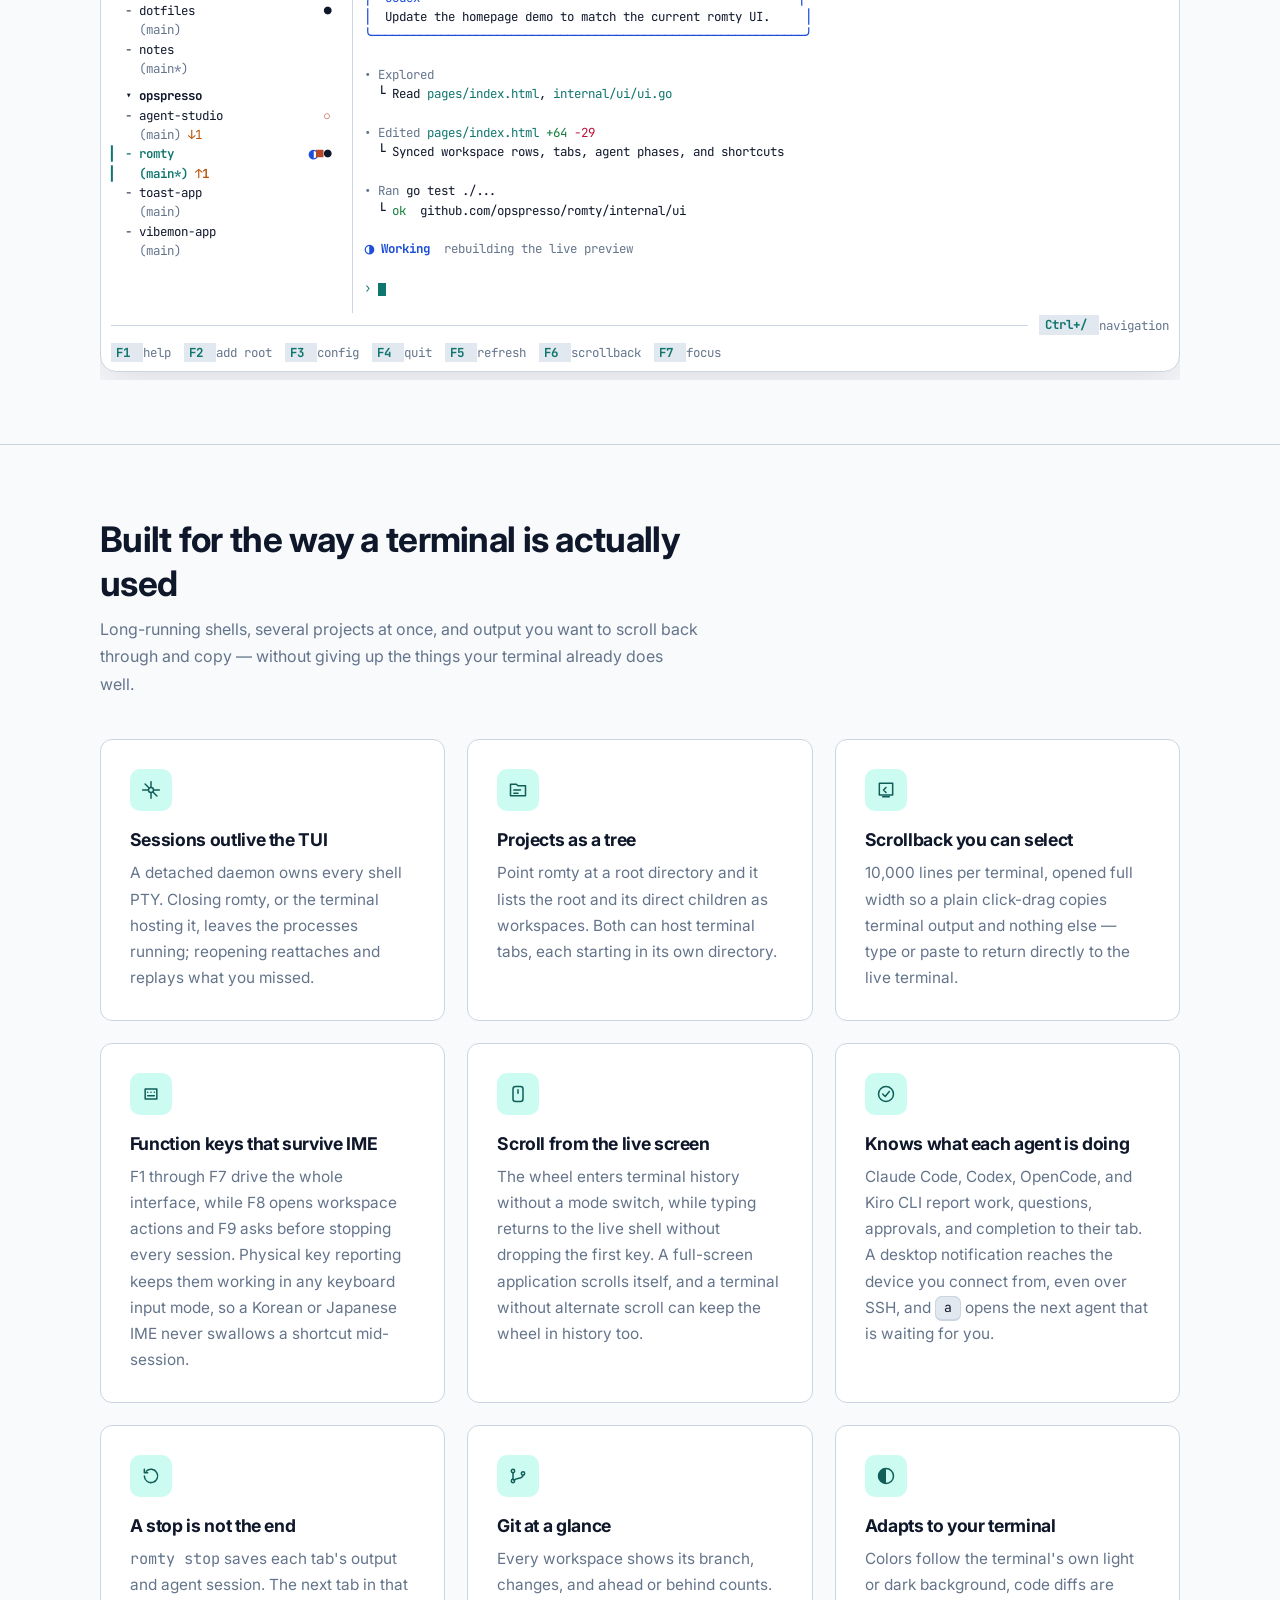
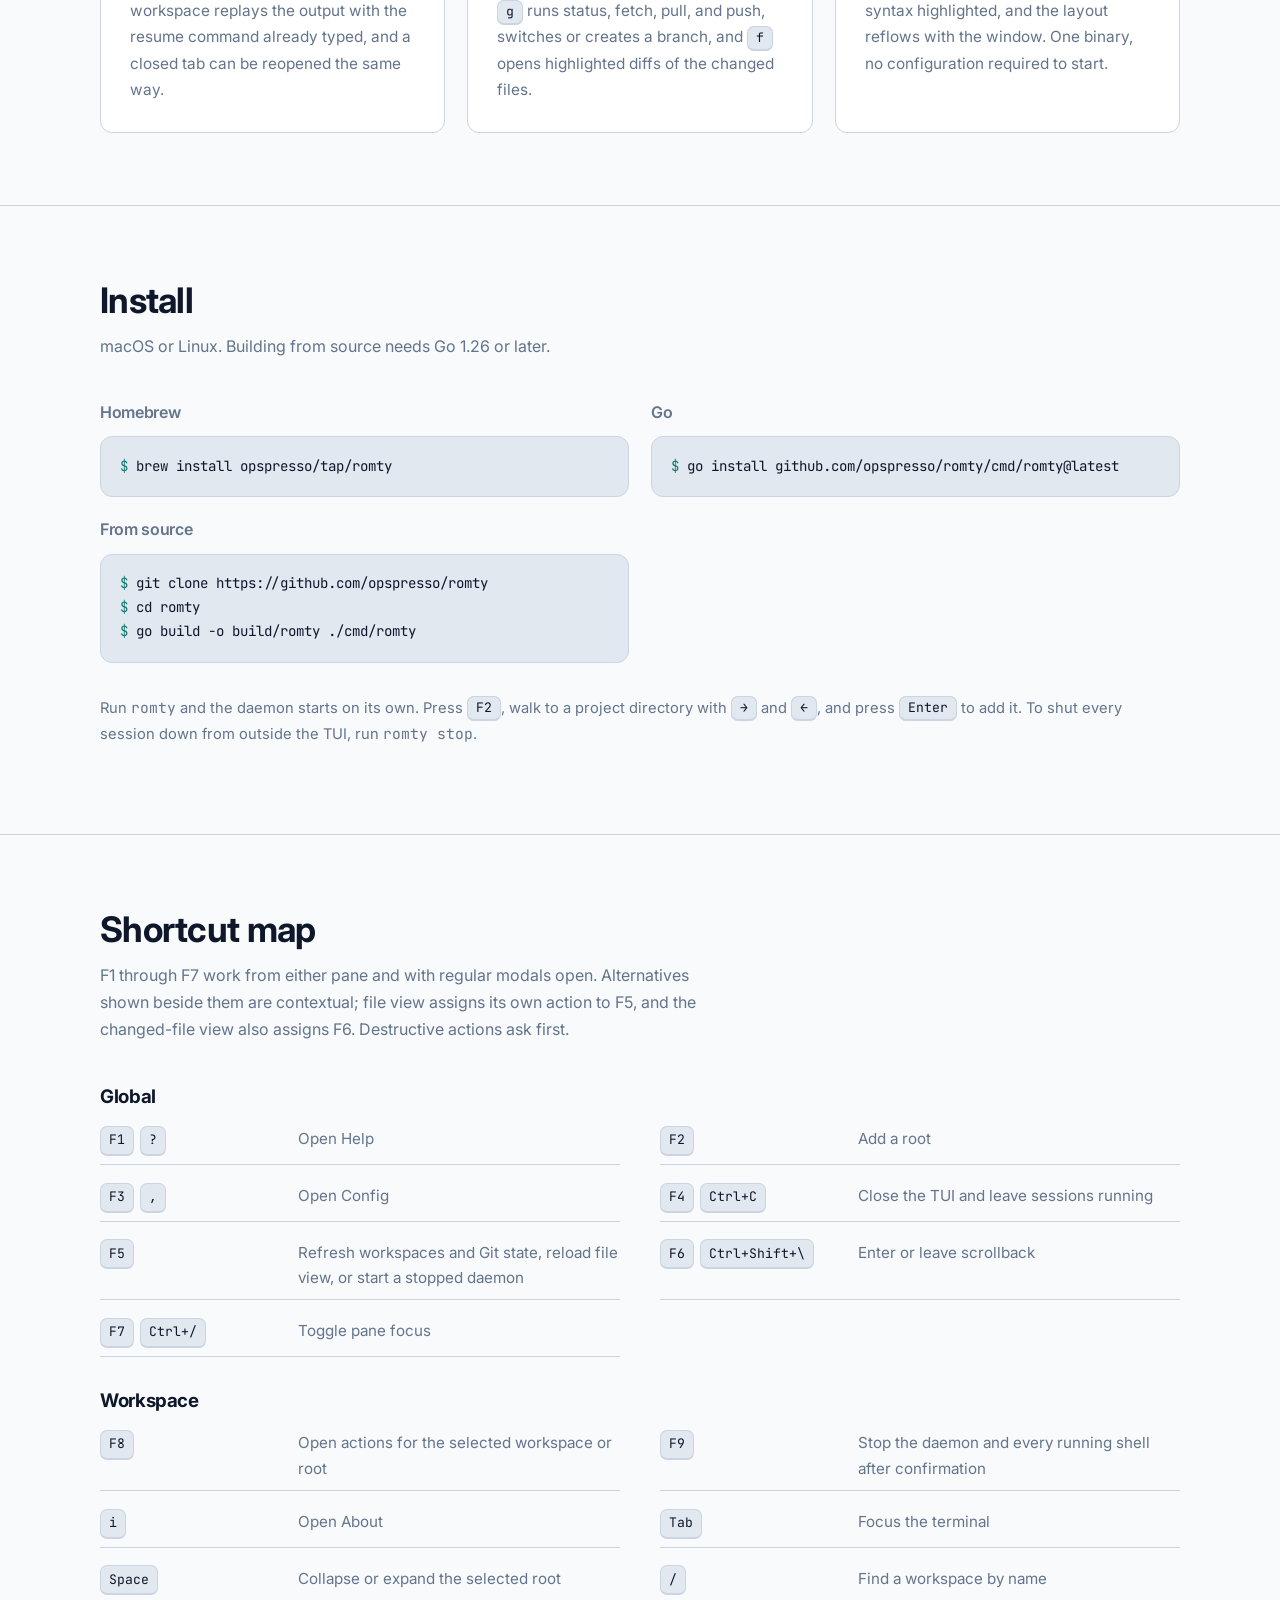
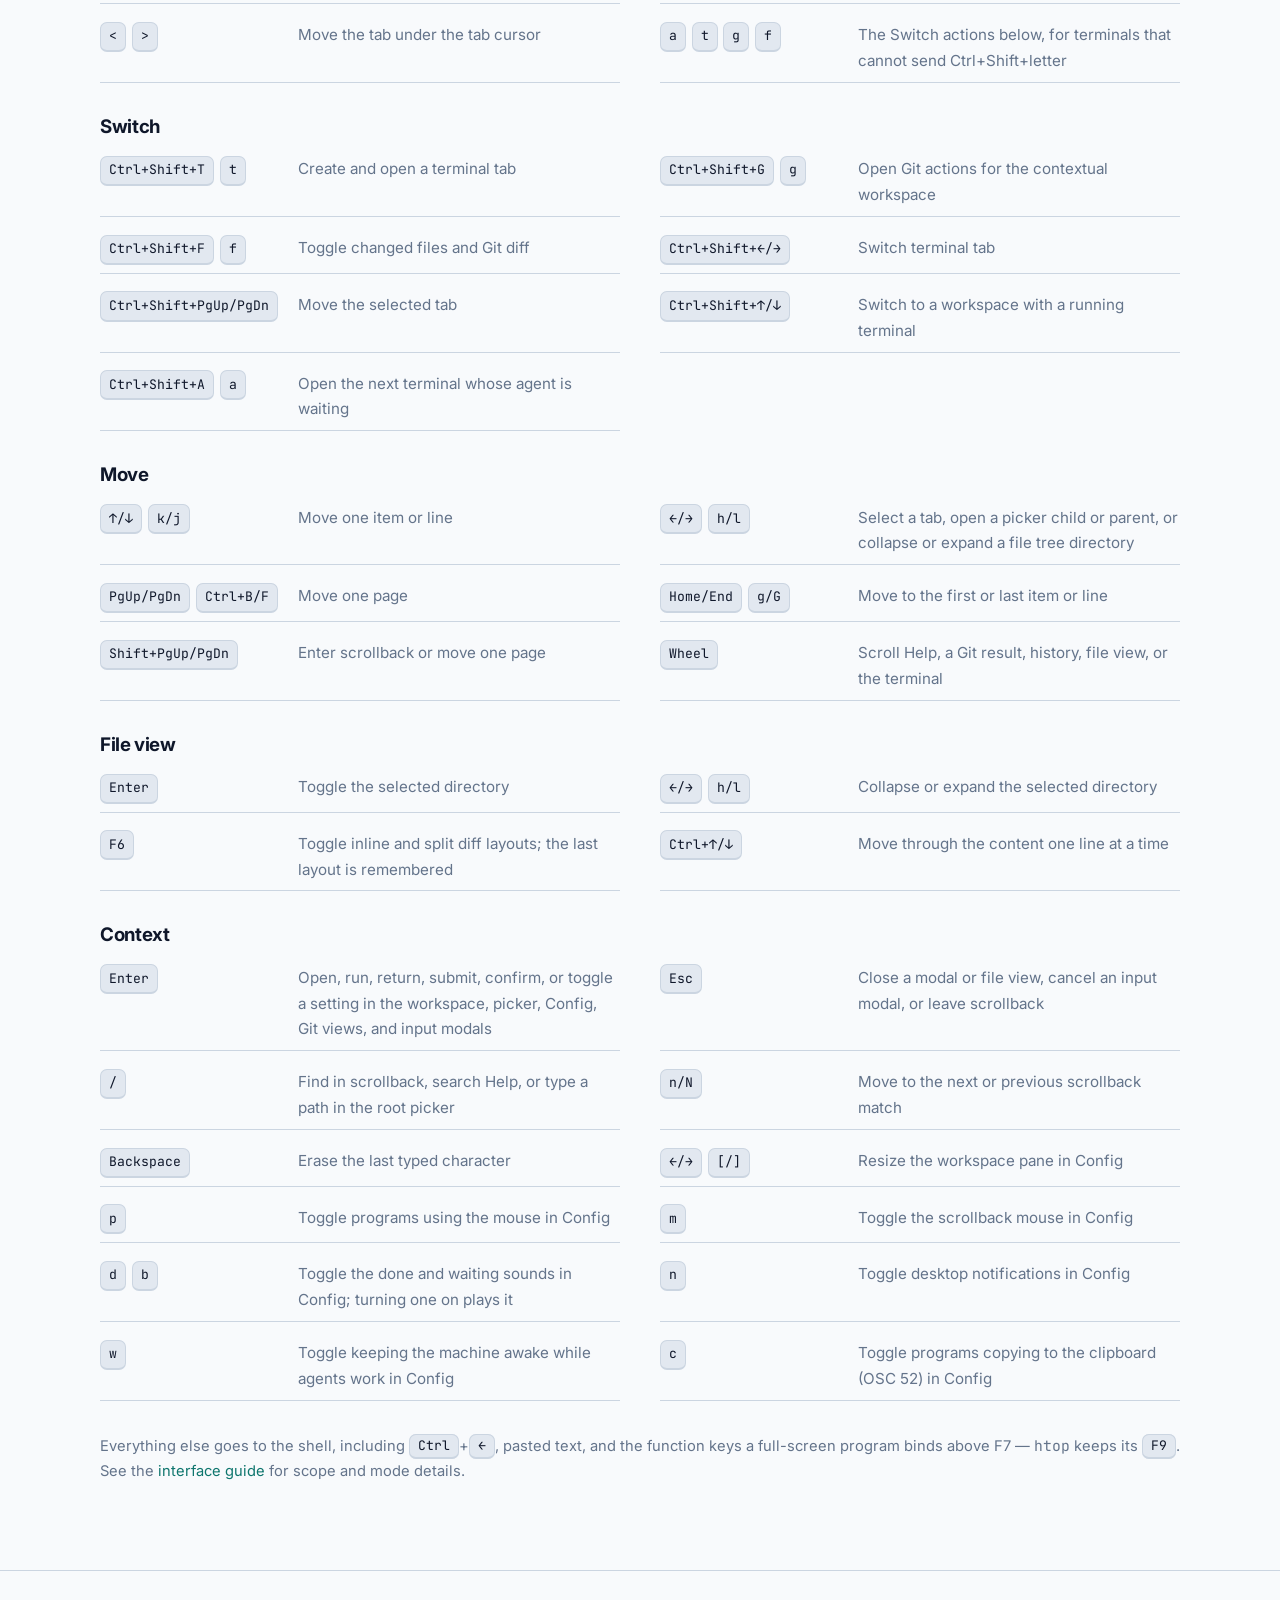
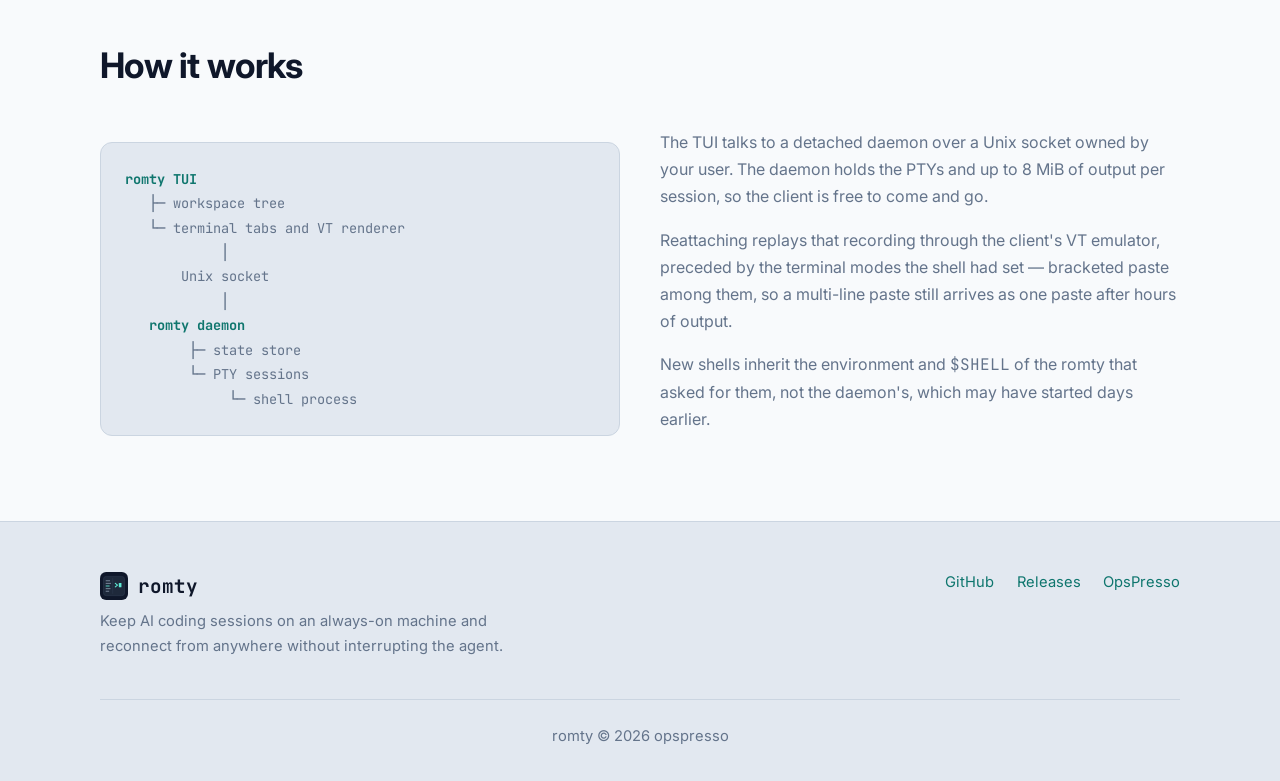
==== commit 940432b2: "feat(ui): hand the mouse to programs that ask for it by default Claude Code and Codex both ask for t" ====
--- a/pages/index.html
+++ b/pages/index.html
@@ -459,7 +459,7 @@
             <div class="key-row"><span class="caps"><kbd>n/N</kbd></span><span>Move to the next or previous scrollback match</span></div>
             <div class="key-row"><span class="caps"><kbd>Backspace</kbd></span><span>Erase the last typed character</span></div>
             <div class="key-row"><span class="caps"><kbd>←/→</kbd><kbd>[/]</kbd></span><span>Resize the workspace pane in Config</span></div>
-            <div class="key-row"><span class="caps"><kbd>p</kbd></span><span>Toggle mouse passthrough in Config</span></div>
+            <div class="key-row"><span class="caps"><kbd>p</kbd></span><span>Toggle programs using the mouse in Config</span></div>
             <div class="key-row"><span class="caps"><kbd>m</kbd></span><span>Toggle the scrollback mouse in Config</span></div>
             <div class="key-row"><span class="caps"><kbd>d</kbd><kbd>b</kbd></span><span>Toggle the done and waiting sounds in Config; turning one on plays it</span></div>
             <div class="key-row"><span class="caps"><kbd>n</kbd></span><span>Toggle desktop notifications in Config</span></div>
